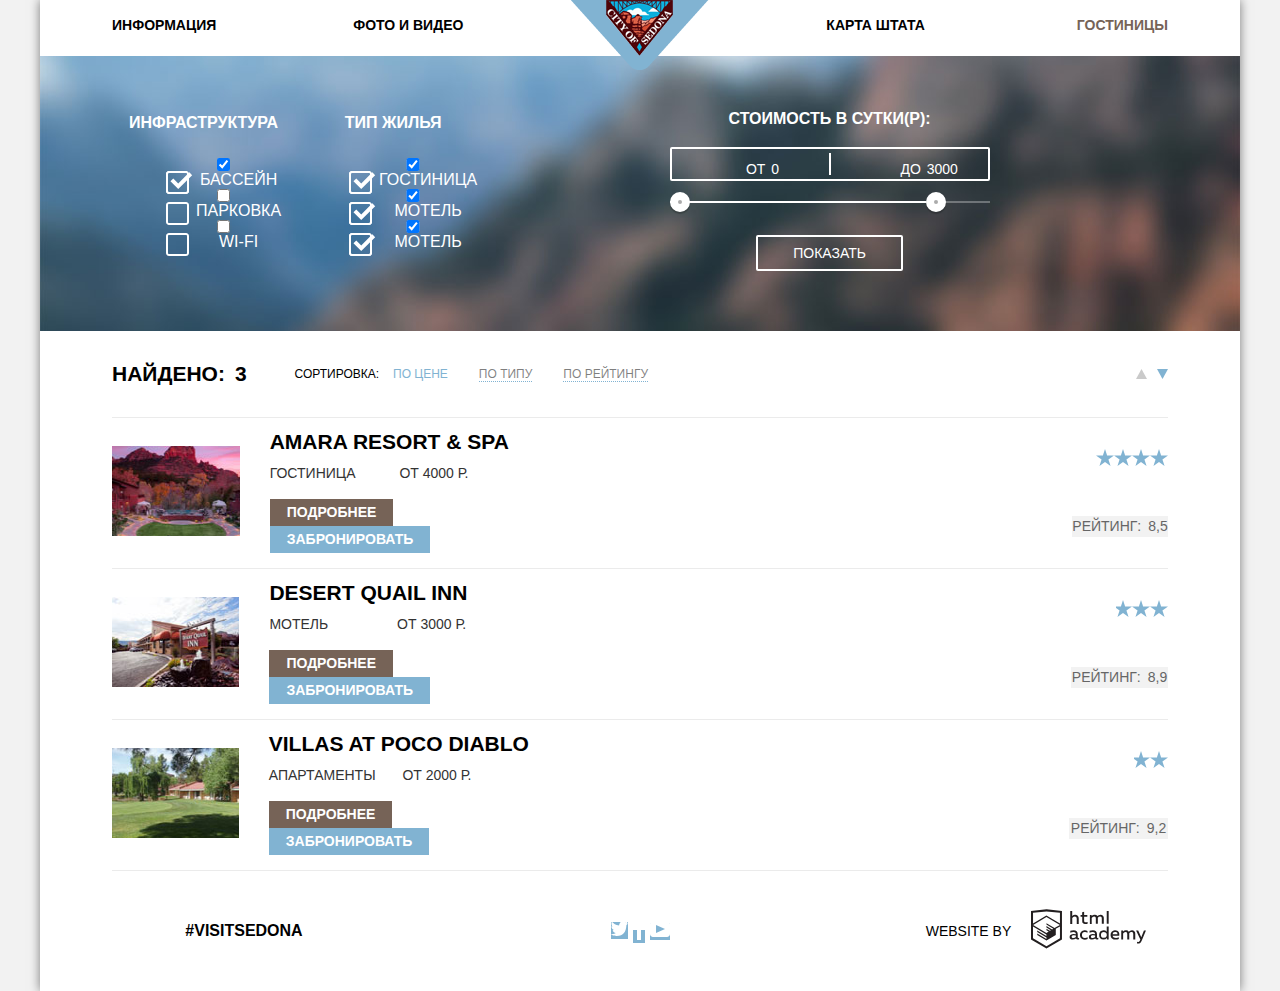
==== catalog.html @ f5cdf97c "Исправила ошибки" ====
<!DOCTYPE html>
<html lang="ru">
<html>
    <head>
        <meta charset="utf-8">
        <title>Седона</title>
        <link href="https://fonts.googleapis.com/css?family=PT+Sans:400,700&amp;subset=cyrillic" rel="stylesheet">
        <link href="css/normalize.css" rel="stylesheet">
        <link href="css/style.css" rel="stylesheet">
    </head>
    <body>
        <div class="conteiner">
         <header class="main-header">
            <p class="main-logo">
                <a class="logo" href="index.html">
                    <img src="img/logo.png" width="140" height="70" alt="Логотип Седона">
                </a>
            </p>
            <nav class="site-navigation">
                <ul class="site-navigation-list">
                    <li><a class="menu-item" href="info.html">Информация</a></li>
                    <li><a class="menu-item menu-item-foto" href="foto.html">Фото и видео</a></li>
                    <li><a class="menu-item menu-item menu-item-maps" href="maps.html">Карта штата</a></li>
                    <li class="menu-item-current"><a class="menu-item">Гостиницы</a></li>
                </ul>
            </nav>
        </header>
        <main class="main-content-catalog">
            <h1 class="visually-hidden">Поиск гостиницы в Седоне</h1>
            <section class="filters">
                <h2 class="visually-hidden">Фильтры для поиска гостиницы в Седоне</h2>
                <form class="filter" method="get" action="#">
                    <fieldset class="filter-infrastructure">
                        <legend>Инфраструктура</legend>
                        <ul class="filter-column-left">
                            <li class="filter-infrastructure-option">
                                <input class="filter-input-checkbox" type="checkbox" name="infrastructure" id="pool" checked>  
                                <label for="pool">Бассейн</label>                                                           
                            </li>
                            <li class="filter-infrastructure-option">
                                <input class="filter-input-checkbox" type="checkbox" name="infrastructure" id="рarking-place">
                                 <label for="рarking-place">Парковка</label>
                            </li>
                            <li class="filter-infrastructure-option">
                                <input class="filter-input-checkbox" type="checkbox" name="infrastructure" id="wi-fi">
                                <label for="wi-fi">Wi-Fi</label>
                            </li>
                        </ul>
                    </fieldset>
                    <fieldset class="filter-type-of-accommodation">
                        <legend>Тип жилья</legend>
                        <ul class="filter-column-center">
                            <li class="filter-type-of-accommodation-option">
                                <input class="filter-input-checkbox" type="checkbox" name="accommodation" id="hotel" checked>
                                <label for="hotel">Гостиница</label>
                            </li>
                            <li class="filter-type-of-accommodation-option">
                                <input class="filter-input-checkbox" type="checkbox" name="accommodation" id="motel" checked>
                                <label for="motel">Мотель</label>
                            </li>
                            <li class="filter-type-of-accommodation-option">
                                <input class="filter-input-checkbox" type="checkbox" name="accommodation" id="apartments" checked>
                                <label for="motel">Мотель</label>
                            </li>
                        </ul>
                    </fieldset>

                    <fieldset class="filter-range">
                        <legend class="filter-range-title">Стоимость в сутки(р):</legend>
                        <div class="filter-range-price-controls">
                            <label class="min-price">от <input type="text" name="min-price" value="0"></label>
                            <label class="max-price">до <input type="text" name="max-price" value="3000"></label>
                        </div>
                        <div class="filter-range-range-controls">
                            <div class="scale">
                            <div class="bar">
                            </div>
                            </div>
                            <div class="range-toggle range-toggle-min">
                            </div>
                            <div class="range-toggle range-toggle-max">
                            </div>
                        </div>
                        <button class="filter-range-btn-transparent" type="submit">Показать</button>
                    </fieldset>
               </form>

             </section>

            <section class="results-filters">
                <div class="results-filters-block-one">
                    <p class="results">Найдено:<span class="results-number">3</span></p>
                    <p class="sorting">Сортировка:</p>
                </div>
                <div class="results-filters-block-two">
                    <ul class="results-filters-list">
                        <li>
                            <a class="results-filters-current">по цене</a>
                        </li>
                        <li  class="results-filters-link">
                            <a href="#">по типу</a>
                        </li>
                        <li  class="results-filters-link">
                            <a href="#">по рейтингу</a>
                        </li>
                    </ul>
                </div>
                <div class="results-filters-block-three">
                    <ul class="results-filters-triangular-button">
                        <li>
                            <a class="triangular-button" href="#">
                                <svg xmlns="http://www.w3.org/2000/svg" width="11" height="10" viewBox="0 0 11 10"><path class="icon-dir" fill="#231F20" d="M5.5 0L0 10h11z"/>
                                </svg>
                            </a>
                        </li>
                        <li>
                            <a class="triangular-button triangular-button-current">
                                <svg xmlns="http://www.w3.org/2000/svg" width="11" height="10" viewBox="0 0 11 10"><path class="icon-dir" fill="#231F20" d="M5.5 10L0 0h11"/>
                                </svg>
                            </a>
                        </li>
                    </ul>
                </div>  
            </section> 

            <section class="hotels-search-results">  
                <h1 class="visually-hidden">Результаты поиска гостиниц в Седоне</h1>
                
                <article class="hotel-description">
                    <div class="hotel-description-img">
                        <img src="img/amara-resort.jpg" width="135" height="90" alt="Фото гостиницы">
                    </div>
                    <div class="hotel-description-content">
                        <p class="hotel-description-title">
                            <a href="#">Amara resort &#38 spa</a>
                        </p>
                        <p class="hotel-description-text text-row-one">
                            Гостиница 
                            <span>от 4000 Р.</span>
                        </p>
                        <p class="two-buttons">
                            <a class="read-more" href="#">Подробнее</a>
                            <a class="book-it"  href="#">Забронировать</a>
                        </p>
                    </div>
                    <div class="hotel-description-raiting">
                        <p class="stars row-one-stars">
                            <span class="visually-hidden">5 звезд</span>
                        </p>
                        <p class="raiting">Рейтинг:&#8194;8,5</p>
                    </div>
                </article> 
                <article class="hotel-description"> 
                    <div class="hotel-description-img">
                        <img src="img/desert-quail.jpg" width="135" height="90" alt="Фото мотеля">
                    </div>
                    <div class="hotel-description-content">
                        <p class="hotel-description-title">
                            <a href="#">Desert Quail Inn</a>
                        </p>
                        <p class="hotel-description-text text-row-two">
                            Мотель 
                            <span>от 3000 Р.</span>
                        </p>
                        <p class="two-buttons">
                            <a class="read-more" href="#">Подробнее</a>
                            <a class="book-it" href="#">Забронировать</a>
                        </p>
                    </div>
                    <div class="hotel-description-raiting">
                        <p class="stars row-two-stars">
                            <span class="visually-hidden">3 звезды</span>
                        </p>
                        <p class="raiting">Рейтинг:&#8194;8,9</p>
                    </div>
                </article>
                <article class="hotel-description">
                    <div class="hotel-description-img">
                        <img src="img/villas-at-poco.jpg" width="135" height="90" alt="Фото апартаментов">
                    </div>
                    <div class="hotel-description-content">
                        <p class="hotel-description-title">
                            <a href="#">Villas at Poco Diablo</a>
                        </p>
                        <p class="hotel-description-text text-row-three">
                            Апартаменты
                            <span>от 2000 Р.</span>
                        </p>
                        <p class="two-buttons">
                            <a class="read-more" href="#">Подробнее</a>
                            <a class="book-it" href="#">Забронировать</a>
                        </p>
                    </div>
                    <div class="hotel-description-raiting">
                        <p class="stars row-three-stars">
                            <span class="visually-hidden">2 звезды</span>
                        </p>
                        <p class="raiting">Рейтинг:&#8194;9,2</p>
                    </div>
                </article>
            </section>

        </main>
        <footer class="site-footer">
            <p class="footer-hashtag site-footer-column">
                <a class="hashtag" href="#">#visitsedona</a>
            </p>
            <div class="footer-social site-footer-column">
                <ul class="footer-social-list">
                    <li class="footer-social-list-tw">
                        <a class="social" href="#">
                            <span class="visually-hidden">Твиттер</span>
                            <svg xmlns="http://www.w3.org/2000/svg" xmlns:xlink="http://www.w3.org/1999/xlink" width="17" height="15" viewBox="0 0 17 15"><image overflow="visible" width="17" height="15"/><path class="social-icon" fill="#FFF" d="M10.95.144c1.685-.496 2.984.27 3.577 1.179.673-.231 1.331-.481 2.011-.708a2.345 2.345 0 0 1-.857 1.768c.685.17 1.304-.491 1.304-.491-.169 1-1.006 1.788-1.563 2.024-.231 6.75-3.175 11.217-10.077 11.082h-.446c-.41 0-4.164-.46-4.898-1.887 2.271.196 3.893-.422 4.693-1.177-.96-.3-2.679-.477-2.979-2.95.349.106.564.228 1.19.119C1.705 8.247.374 7.53.448 5.33c.285.328 1.067.536 1.34.472C1.085 5.561-.182 2.442.894.85c1.818 1.854 3.735 3.606 7.152 3.773C8.254 2.33 9.183.793 10.95.144z"/>
                            </svg>
                        </a>
                    </li>
                    <li class="footer-social-list-fb">
                        <a class="social" href="#">
                            <span class="visually-hidden">Фейсбук</span>
                            <svg xmlns="http://www.w3.org/2000/svg" width="12" height="22" viewBox="0 0 12 22"><path class="social-icon" fill="#FFF" d="M12 4V0H8a4 4 0 0 0-4 4v4H0v4h4v10h4V12h4V8H8V4h4z"/>
                            </svg>
                        </a>
                    </li>
                    <li class="footer-social-list-yt">
                        <a class="social" href="#">
                            <span class="visually-hidden">Ютьюб</span>
                            <svg xmlns="http://www.w3.org/2000/svg" xmlns:xlink="http://www.w3.org/1999/xlink" width="20" height="16" viewBox="0 0 20 16"><image overflow="visible" width="20" height="16"/><path class="social-icon" fill="#FFF" d="M17 0H3C1.35 0 0 1.35 0 3v10c0 1.65 1.35 3 3 3h14c1.65 0 3-1.35 3-3V3c0-1.65-1.35-3-3-3zM6.027 11.998V4.002L15.014 8l-8.987 3.998z"/></svg>
                        </a>
                    </li>
                </ul>
            </div>
            <div class="footer-copyright site-footer-column">
                <p class="footer-copyright-content">website by</p>
                <a class="footer-copyright-link" href="https://htmlacademy.ru">
                    <span class="visually-hidden">htmlacademy</span>
                    <svg id="Layer_1" data-name="Layer 1" xmlns="http://www.w3.org/2000/svg" width="115" height="40" viewBox="0 0 108.08 36.85"><title>logo-htmlacademy-small1</title><path class="logo-htmlacademy" d="M44.61,26.88a2,2,0,0,0,.55-0.1v1.33a3.25,3.25,0,0,1-1.18.21,1.67,1.67,0,0,1-1.67-1,4.84,4.84,0,0,1-3.14,1.08c-1.51,0-2.91-.83-2.91-2.55,0-2.13,2-2.79,3.71-2.79a11.08,11.08,0,0,1,2.17.25v-0.3c0-1-.76-1.77-2.19-1.77a7.42,7.42,0,0,0-3,.64v-1.7a10.21,10.21,0,0,1,3.19-.55c2.36,0,3.81,1.12,3.81,3.65v3a0.54,0.54,0,0,0,.49.59h0.17Zm-6.44-1.13A1.35,1.35,0,0,0,39.63,27h0.11a3.39,3.39,0,0,0,2.41-1V24.58a9.72,9.72,0,0,0-1.81-.21c-1,0-2.16.33-2.16,1.38h0Zm12.36-6.11a5,5,0,0,1,2.57.64V22a4.08,4.08,0,0,0-2.3-.7,2.75,2.75,0,1,0,0,5.49,5,5,0,0,0,2.43-.64v1.71a6.27,6.27,0,0,1-2.76.57A4.21,4.21,0,0,1,46,24.51q0-.21,0-0.41a4.32,4.32,0,0,1,4.18-4.46h0.38Zm12.17,7.24a2,2,0,0,0,.55-0.1v1.33a3.25,3.25,0,0,1-1.18.21,1.67,1.67,0,0,1-1.67-1,4.84,4.84,0,0,1-3.14,1.08c-1.51,0-2.91-.83-2.91-2.55,0-2.13,2-2.79,3.71-2.79a11.08,11.08,0,0,1,2.17.25v-0.3c0-1-.76-1.77-2.19-1.77a7.42,7.42,0,0,0-3,.64v-1.7a10.21,10.21,0,0,1,3.19-.55c2.36,0,3.81,1.12,3.81,3.65v3a0.54,0.54,0,0,0,.49.59h0.17Zm-6.44-1.13A1.35,1.35,0,0,0,57.73,27h0.11a3.39,3.39,0,0,0,2.41-1V24.58a9.72,9.72,0,0,0-1.81-.21c-1.06,0-2.16.33-2.16,1.38h0ZM73,16V28.2H71.35V26.88a3.88,3.88,0,0,1-3.19,1.54,4.4,4.4,0,0,1,0-8.78,3.81,3.81,0,0,1,3,1.3V16H73Zm-4.53,5.22a2.76,2.76,0,1,0,0,5.52A2.86,2.86,0,0,0,71.15,25V23A2.91,2.91,0,0,0,68.49,21.27ZM79,19.64c3.31,0,4.46,2.68,3.92,5.09H76.7c0.21,1.5,1.67,2.11,3.19,2.11a6.11,6.11,0,0,0,2.64-.59v1.6a7.14,7.14,0,0,1-3,.57C77,28.42,74.78,27,74.78,24a4.18,4.18,0,0,1,4-4.39H79Zm0.09,1.54a2.28,2.28,0,0,0-2.44,2.1v0.06H81.3A2,2,0,0,0,79.13,21.18Zm5.73,7V19.87h1.65v1a3.81,3.81,0,0,1,2.78-1.27A2.86,2.86,0,0,1,91.89,21a4.12,4.12,0,0,1,2.91-1.33A3.06,3.06,0,0,1,98,23V28.2h-1.9V23.05a1.59,1.59,0,0,0-1.42-1.75H94.42a2.8,2.8,0,0,0-2.07,1.12V28.2h-1.9V23.05A1.59,1.59,0,0,0,89,21.31H88.8a3,3,0,0,0-2.21,1.29v5.63H84.86Zm21.31-8.33h1.9l-3.91,9.46c-0.9,2.17-2.09,2.86-3.35,2.86a4.76,4.76,0,0,1-1.1-.14V30.46a2.86,2.86,0,0,0,.85.12c0.9,0,1.58-.64,2.07-1.9l0.17-.42-4-8.4h2l2.86,6.29ZM38.73,1.46V6.22a3.81,3.81,0,0,1,2.7-1.14,3.25,3.25,0,0,1,3.44,3.4v5.15H43V8.72a1.81,1.81,0,0,0-1.61-2h-0.3a2.93,2.93,0,0,0-2.32,1.39v5.52h-1.9V1.46h1.9ZM49.94,2.31v3h3V6.91h-3v3.81c0,1.1.5,1.46,1.58,1.46a4.49,4.49,0,0,0,1.69-.33v1.6A6.8,6.8,0,0,1,51,13.8a2.55,2.55,0,0,1-2.86-2.74V6.89H46.58V5.26h1.5V2.74Zm5.4,11.31V5.28H57v1A3.81,3.81,0,0,1,59.77,5a2.86,2.86,0,0,1,2.6,1.33A4.12,4.12,0,0,1,65.28,5,3.06,3.06,0,0,1,68.44,8.4v5.21h-1.9V8.46a1.59,1.59,0,0,0-1.42-1.75H64.89a2.8,2.8,0,0,0-2.07,1.12v5.78h-1.9V8.46A1.59,1.59,0,0,0,59.5,6.71H59.27A3,3,0,0,0,57.06,8v5.63H55.34ZM71.17,1.45H73V13.6H71.17V1.45ZM14.71,0H14.55L0,1.54V28.21l14.55,8.66,14.55-8.66V1.54Zm12.5,27.1L14.55,34.64,1.9,27.12V16.18l12.59,7.5V25L5.86,19.9v1.31l8.68,5.21v1.39L5.87,22.65V24l8.68,5.21,8.75-5.24V18.31L27.2,16V27.12Zm0-12.53-3.48,2-1.6,1L14.51,13v1.31L21,18.23H21l-0.14.09-1,.54-5.37-3.2V17l4.24,2.52-1,.67-3.2-1.9v1.31l2.1,1.24L14.5,22.1,2,14.65,14.51,7.11Zm0-1.32L14.49,5.76,1.91,13.25v-10L14.56,1.92,27.21,3.25v10h0Z" transform="translate(0 -0.02)" fill="#231f20"/>
                    </svg>
                </a>
                
            </div>
        </footer>
       </div>
    </body>
</html>
---- css/style.css ----
body {
    margin: 0;
    padding: 0;

	font-family: "PT Sans Regular", "Arial", sans-serif;
	font-size: 14рх;
	line-height: 18px;
	font-weight: 400;
	color: rgb(51, 51, 51);
	text-transform: uppercase;
	text-align: center;

	background-color: rgb(242, 242, 242);
}

a {
    text-decoration: none;
}

img {
  max-width: 100%;
  /*height: auto;*/
  margin: 0;
  padding: 0;
}

.conteiner {
    width: 1200px;
    margin: 0 auto;
    position: relative;
    background-color: rgb(255, 255, 255);
    box-shadow: 0 0 10px rgba(0,0,0,0.5);
}
.visually-hidden {
	position: absolute;
	width: 1px;
	height: 1px;
	margin: -1px;
	border: 0;
	padding: 0;
	clip: rect(0 0 0 0);
	overflow: hidden;
}

/*index*/
/*header*/
.main-logo {
    width: 138px;
    position: absolute;
    top: 0;
    left: 0;
    right: 0;
    margin: 0 auto;
    z-index: 3;
  } 

.site-navigation {
    font-size: 14px;
    line-height: 18px;
    font-weight: 700;
    color: rgb(0, 0, 0);

    background-color: rgb(255, 255, 255);
}

.site-navigation-list {
	display: flex;
	flex-wrap: wrap;
	justify-content: center;
	align-items: center;
	margin: 0 6%;
	padding: 0;
	font-size: 0;
	list-style: none;
}

.site-navigation-list li {
	display: flex;
	justify-content: center;
	align-items: center;
	font-size: 14px;
	width: 20%;
    padding-top: 16px;
    padding-bottom: 22px;
    /*height: 56px;*/
}

.site-navigation-list li:nth-child(2) {
	margin-right: 20%;

}

.site-navigation-list li:nth-child(1),
.site-navigation-list li:nth-child(2) {
	justify-content: flex-start;
}

.site-navigation-list li:nth-child(3),
.site-navigation-list li:nth-child(4) {
	justify-content: flex-end;
}

.site-navigation-list li:nth-child(2) a {
    margin-left: 30px;
}

.site-navigation-list li:nth-child(3) a {
	margin-right: 32px;
}

.site-navigation-list a {
   color: rgb(0, 0, 0);
}


.site-navigation-list a:hover {
	color: rgb(129, 179, 210);
}

.site-navigation-list a:focus {
	color: rgb(129, 179, 210);
}

.site-navigation-list a:active {
    color: rgba(0, 0, 0, 0.5);
}

.menu-item-current a,
.menu-item-current a:hover,
.menu-item-current a:focus,
.menu-item-current a:active {
	color: rgb(118, 99, 87);
}

/*main*/
.main-content-index {
    background-color: rgb(255, 255, 255);
    margin: 0;
}

.banner-index {
	
    position: relative;
    background-image: url("../img/background-index.jpg");
    min-height: 720px;
    background-color: rgb(129, 179, 210);
    background-position: center;
    background-repeat: no-repeat;
    margin: 0;
	padding: 0;
}

.banner-index img {
	width: 458px;
	height: 352px;
	margin-top: 75px;
}

.banner-index::after {
	content: "";
  
  position: absolute;
  top: 450px;
  left: 0;
  right: 0;
  margin: 0 auto;
  z-index: 1;
    
  width: 1200px;
  height: 57px;
  
  background-image: url("../img/banner-mask.png");
  background-repeat: no-repeat;
  background-position: 0 0;
  
  opacity: 1;
}

.about-sedona {
	display: flex;
	flex-direction: column;
	position: absolute;
	width: 1200px;
    height: 217px;
	background-color: rgb(255, 255, 255);
    margin: 0;
    margin-top: -213px;
    z-index: 2;
}

.town {
    font-size: 21px;
    line-height: 26px;
    font-weight: 700;
    color: rgb(0, 0, 0);
    margin: 0;
    margin-top: 60px;
}

.five-reasons {
	margin: 0;
	margin-top: 30px;
}

.reason-long-block {
	display: flex;
	justify-content: center;
	align-items: center;
	margin: 0;

	padding: 0;
	/*min-height: 256px;*/
}	

.reason-content-block {
	margin: 0;
	padding: 0;
	width: 400px;
	min-height: 256px;

 }

.reason-img-block {
	margin: 0;
	padding: 0;
	width: 800px;
	vertical-align: middle;
	width: 800px;
	height: 256px;
}

.reasons-row {
	display: flex;
	justify-content: center;
	align-items: center;
	min-height: 256px;
}

.reason-white {
	color: rgb(255, 255, 255);
	background-color: rgb(129, 179, 210);
}

.reason-black {
	color: rgb(0, 0, 0);
	background-color: rgb(238, 238, 238);
}

.reason-content-block h3 {
    font-size: 21px;
    line-height: 21px;
    font-weight: 700;

    margin: 0;
    margin-top: 47px;
    margin-bottom: 23px;
}

.reason-number {
	margin: 0;
	margin-bottom: 23px;
}

.reason-content-block p {
    font-size: 14px;
    line-height: 21px;
    font-weight: 400;
}

.recommendations-row {
	display: flex;
	justify-content: center;
	align-items: center;
	min-height: 330px;
	background-color: rgb(255, 255, 255);
}

.recommendation {
	width: 400px;
	min-height: 330px;
 }

.recommendation h3 {
	position: relative;
    font-size: 21px;
    line-height: 26px;
    font-weight: 700;
    color: rgb(0, 0, 0);
    margin: 0;
    margin-top: 160px;
    margin-bottom: 20px;
}

.recommendation p {
    font-size: 14px;
    line-height: 21px;
    font-weight: 400;
    color: rgb(51, 51, 51);
    margin: 0;
    margin-bottom: ;
}

.recommendation h3::before {
	content: "";

  position: absolute;
  top: -99px;
  left: 159px;

  width: 80px;
  height: 80px;

  background-repeat: no-repeat;
  background-color:  rgb(255, 255, 255);
}

.recommendation-accommodation h3::before {
	background-image: url(../img/icon-1.svg);
	margin-left: 3px;
}

.recommendation-food h3::before {
	background-image: url(../img/icon-3.svg);
	
}

.recommendation-souvenirs h3::before {
	background-image: url(../img/icon-2.svg);
	margin-left: 10px;
	margin-top: -5px;
}


/*блок вызова выпадающего меню*/
.hotel-search-block-one {
	display: flex;
	flex-direction: column;
	min-height: 290px;
	position: relative;
	margin: 0;
	padding: 0;	
}

.hotel-search-form {
	box-shadow: 0 0 10px rgba(0,0,0,0.5);
}

.hotel-search-title {
	font-size: 30px;
    line-height: 36px;
    font-weight: 700;
	color: rgb(0, 0, 0);
	margin: 0;
	padding-top: 50px;
	padding-bottom: 0;
	
}

.hotel-search-text {
	line-height: 24px;
	margin-top: 7px;

}

.hotel-search-button {
	display: inline-block;
	font-size: 21рх;
	line-height: 26px;
	font-weight: 700;
    color: rgb(255, 255, 255);
    background-color: rgb(118, 99, 87);
    padding: 30px 140px; 
    border: 0;
    position: absolute;
    bottom: 0;
    left: 0;
    right: 0;
    margin: 0 316px;
   
   }

.hotel-search-button:hover {
	background-color: rgb(96, 78, 67);
} 

.hotel-search-button:focus {
	background-color: rgb(96, 78, 67);
} 

.hotel-search-button:active {
	background-color: rgb(80, 62, 51);
}


/*выпадающая форма*/
.hotel-search-block-two {
	background-image: url(../img/map.jpg);
	background-repeat: no-repeat;
	min-height: 593px;
	margin: 0;
	position: relative;
}

.hotel-search-form-age .search {
	color: rgb(255, 255, 255);
	font-size: 21px;
	line-height: 26px;
	font-weight: 700;
	text-transform: uppercase;
	background-color: rgb(129, 179, 210);
    width: 430px;
    height: 60px;
    border: 0;
    margin: 0;
    margin-top: 55px;
}

.hotel-search-form-age .search:hover {
	color: rgb(255, 255, 255);
	background-color: rgb(102, 158, 192);
    width: 430px;
    height: 60px;
    border: 0;
}

.hotel-search-form-age .search:focus {
	color: rgb(255, 255, 255);
	background-color: rgb(102, 158, 192);
    width: 430px;
    height: 60px;
    border: 0;
}

.hotel-search-form-age .search:active {
	color: rgba(255, 255, 255, 0.5);
	background-color: rgb(84, 150, 189);
    width: 430px;
    height: 60px;
    border: 0;
}

.hotel-search-form-date input {
	width: 341px;
	height: 36px;
    font: inherit;
    font-size: 14px;
    line-height: 26px;
    font-weight: 700;
    color: rgb(0, 0, 0);

    border: none;
}

.hotel-search-form label {
	 font: inherit;
    font-size: 14px;
    line-height: 26px;
    font-weight: 700;
    color: rgb(0, 0, 0);
}

.hotel-search-form input[type="text"] {
	font: inherit;
	font-size: 14px;
	line-height: 26px;
	font-weight: 700;
	text-transform: uppercase;
    color: rgb(0, 0, 0);
    padding-left: 10px;

	background-color: rgb(242, 242, 242);
	
}

.date-from {
	position: relative;
	margin: 0;
	margin-top: 55px;
}

.date-from button {
	width: 21px;
    height: 22px;
    background-color: transparent;
    border: none;
    position: absolute;
    left: 480px;
    top: 5px;
}

.date-to {
	position: relative;
	margin: 0;
	margin-top: 30px;
}

.hotel-search-form-age p {
	margin: 0;
	margin-top: 32px;
}

.date-to button {
	width: 21px;
    height: 22px;
    background-color: transparent;
    border: none;
    position: absolute;
    left: 480px;
    top: 5px;
}

.hotel-search-form input[type="text"]:hover {
    font: inherit;
    font-weight: 700;
    line-height: 26px;
    text-transform: uppercase;
    color: rgb(0, 0, 0);

    background-color: rgb(235, 235, 235);
}

.hotel-search-form input[type="text"]:focus {
    font: inherit;
    font-weight: 700;
    line-height: 26px;
    text-transform: uppercase;
    color: rgb(0, 0, 0);

    background-color: rgb(235, 235, 235);
}

.hotel-search-form input[type="text"]:active {
    font: inherit;
    line-height: 26px;
    font-weight: 700;
    text-transform: uppercase;
    color: rgb(0, 0, 0);

    background-color: rgb(255, 255, 255);
     border: 2px solid rgb(229, 229, 229);
}

.hotel-search-form-age input {
    width: 39px;
    height: 33px;
    border: none;
    background-color: rgb(242, 242, 242); 
    margin: 0;
}

.hotel-search-form-age button {
	width: 39px;
    height: 33px;
    border: none;
    background-color: rgb(242, 242, 242);
    margin: 0;
}

.hotel-search-form {
	width: 570px;
	min-height: 395px;
	position: absolute;
	top: 0;
    left: 0;
    right: 0;
    margin: 0 auto;

	background-color: rgb(255, 255, 255)
}

.date-from input {
	margin: 0;
	margin-left: 20px;
}

.date-to input {
	margin: 0;
	margin-left: 16px;
}

.adults-form {
	margin-right: 40px;
}

.children-form {
	margin-left: 50px;
	margin-right: 25px;
}

.calendar .icon-calendar {
	fill: rgb(169, 169, 169);
}

.calendar:hover .icon-calendar {
	fill: rgb(0, 0, 0);
}

.calendar:focus .icon-calendar {
	fill: rgb(0, 0, 0);
}

.calendar:active .icon-calendar {
	fill: rgb(129, 179, 210);
}

.form-age button {
	color: rgb(169, 169, 169);
}

.form-age button:hover {
	color: rgb(0, 0, 0);
}

.form-age button:focus {
	color: rgb(0, 0, 0);
}

.form-age button:active {
	color: rgb(129, 179, 210);
}


/*footer*/
.main-footer {
	position: absolute;
	bottom: 0;
	left: 0;
    right: 0;
    margin: 0 auto;
	
}

.site-footer {
	display: flex;
	justify-content: center;
	align-items: center;
	min-height: 120px;
	margin: 0;
	padding: 0;
    color: rgba(0, 0, 0);
    background-color:  rgb(255, 255, 255);
}

.footer-hashtag a {
	color: rgb(0, 0, 0);
	font-size: 21рх;
	line-height: 26px;
	font-weight: 700;
}

.footer-hashtag a:hover {
	color: rgb(0, 0, 0);
}

.footer-hashtag a:focus {
	color: rgb(0, 0, 0);
}

.footer-hashtag a:active {
	color: rgb(0, 0, 0);
}

.footer-social ul {
   list-style: none;
}

.site-footer-column {
	width: 33%;
}

.footer-social-list {
	display: flex;
	justify-content: center;
	align-items: center;
	margin: 0;
	padding: 0;
}

.social {
	background-color: rgb(129, 179, 210);
    width: 45px;
    height: 45px;
    border: none;
   }

.social-icon {
	fill: rgb(255, 255, 255);
	
}

.social:hover {
    background-color: rgb(102, 158, 192);
}

.social:hover .social-icon {
	fill: rgb(255, 255, 255);
}

.social:focus {
    background-color: rgb(102, 158, 192);
}

.social:focus .social-icon {
	fill: rgb(255, 255, 255);
}

.social:active {
	background-color: rgb(84, 150, 189);
}

.social:active .social-icon {
	fill: rgb(136, 182, 209);
}

.footer-social-list li:nth-child(2) {
	margin-left: 5px;
	margin-right: 5px;
}


.footer-copyright {
	display: flex;
	flex-direction: row;
	justify-content: center;
	align-items: center;
	margin: 0;
	padding: 0;
}

.footer-copyright-content {
	font-size: 14px;
	line-height: 26px;
	margin: 0;
	padding-right: 20px;
}

.logo-htmlacademy {
	fill: rgb(35, 31, 32);
}

.footer-copyright-link:hover .logo-htmlacademy {
	fill: rgb(129, 179, 210);
}

.footer-copyright-link:focus .logo-htmlacademy {
	fill: rgb(129, 179, 210);
}

.footer-copyright-link:active .logo-htmlacademy {
	fill: rgb(189, 187, 181);
}

/*catalog*/
/*фильтры для поиска гостиницы*/
.filters {
    color: rgb(255, 255, 255);

    background-image: url("../img/background-catalog.jpg");
    min-height: 217px;
    background-color: rgb(129, 179, 210);
    background-position: center;
    background-repeat: no-repeat;
}

.filters label {
	cursor: pointer;
}

.filters input[type="checkbox"] + label {
	display: inline-block;
	position: relative;
	padding-left: 30px;
}

.filters input[type="checkbox"] + label::before {
	content: "";
	display: block;
	position: absolute;
	top: 0;
	left: 0;
	width: 23px;
	height: 23px;
	background-image: url(../img/checkbox-off.svg);
	background-repeat: no-repeat;
}

.filters input[type="checkbox"]:checked + label::after {
	content: "";
	display: block;
	position: absolute;
	top: 0;
	left: 0;
	width: 27px;
	height: 23px;
	background-image: url(../img/checkbox-on.svg);
	background-repeat: no-repeat;
}

.filter {
	display: flex;
	justify-content: flex-start;
	align-items: center;
	margin: 0 6%;
	padding: 0;
}

.filter-column-left li {
	list-style: none;
	font: inherit;
    display: flex;
    flex-direction: column;
    justify-content: flex-start;
    align-items: 
    width: 145px;
}

.filter-column-center li {
	list-style: none;
	font: inherit;
	display: flex;
    flex-direction: column;
    justify-content: flex-start;
    align-items: 
}

.filter fieldset{
	border: transparent;
}

.filter legend {
    font: inherit;
    line-height: 26px;
    font-weight: 700;
}

.filter-option input:hover,
.filter input:focus,
.filter input:active {
    color: rgb(129, 179, 210);
}

.filter-option input:disabled {
   color: rgb(106, 106, 106);
}

.filter-range {
  width: 320px;
  margin: 50px auto; /* для демо */

  color: #ffffff;
  text-transform: uppercase;
}

.filter-range-title {
  margin-bottom: 9px;

  font-weight: 600;
  font-size: 16px;
  line-height: 21px;
}

.filter-range-price-controls {
  position: relative;
  
  height: 30px;
  margin-bottom: 20px;

  font-size: 0;

  border: 2px solid #ffffff;
  border-radius: 2px;
}

.filter-range-price-controls::after {
  content: "";
  position: absolute;
  top: 50%;
  left: 50%;

  width: 2px;
  height: 22px;

  background: #ffffff;
  transform: translate(-50%, -50%);
}

.filter-range-price-controls label {
  display: inline-block;

  font-size: 14px;
  line-height: 38px;
  vertical-align: middle;
  
  cursor: pointer;
}

.filter-range-price-controls .min-price,
.filter-range-price-controls .max-price {
  width: 90px;
  padding-left: 65px;
}

.filter-range-price-controls input {
  width: 50px;
  margin: 0;

  color: inherit;
  font: inherit;

  background: none;
  border: none;
}

.filter-range-range-controls {
  position: relative;

  margin-bottom: 32px;
}

.filter-range-range-controls .scale {
  height: 2px;

  background: rgba(255, 255, 255, 0.3);
}

.filter-range-range-controls .bar {
  width: 80%;
  height: 2px;

  background: #ffffff;
}

.range-toggle {
  position: absolute;
  top: -9px;

  width: 4px;
  height: 4px;

  background: #ababab;
  border: 8px solid #ffffff;
  border-radius: 50%;
  box-shadow: 0 2px 1px 0 rgba(0, 1, 1, 0.2);
  cursor: pointer;
}

.range-toggle:hover {
  background: #1c4f80;
}

.range-toggle-min {
  left: 0;
}

.range-toggle-max {
  left: 80%;
}

.filter-range-btn-transparent {
  display: block;
  margin: 0 auto;
  padding: 6px 35px;

  font-size: 14px;
  line-height: 20px;
  color: #ffffff;
  text-transform: uppercase;

  background: transparent;
  border: 2px solid #ffffff;
  border-radius: 2px;
  cursor: pointer;
}

.filter-range-btn-transparent:hover {
  color: #000000;

  background: #ffffff;
}

 


/*блок с результатами поиска гостиницы*/
/*маленький фильтр для результатов поиска*/
.results-filters {
	display: flex;
	justify-content: center;
	align-items: center;
	min-height: 86px;
	padding: 0;
	color: rgb(0, 0, 0);
    border-bottom: 1px solid rgb(235, 235, 235);
    background-color: rgb(255, 255, 255);
    margin: 0 6%;
}

.results-filters-block-one {
	display: flex;
	flex-direction: row;
	justify-content: flex-start;
	align-items: center;
	width: 281px;
}

.results {
	font-size: 21px;
	line-height: 26px;
	font-weight: 700;
}

.results-number {
    margin-left: 10px;
}

.sorting {
	font-size: 12px;
	line-height: 18px;
	margin-left: 48px;
	margin-right: 38px;
}

.results-filters-block-two {
    width: 538px;;
}

.results-filters-block-two ul {
	display: flex;
	justify-content: flex-start;
	align-items: center;
	list-style: none;
	margin: 0;
	padding: 0;
	
}

.results-filters-list li:nth-child(2) {
	margin-right: 31px;
	margin-left: 31px;
}

.results-filters-list li {
	font-size: 12px;
	line-height: 18px;
}

.results-filters-current {
	color: rgb(129, 179, 210);
	border: none;
}

.results-filters-link a {
	text-decoration: none;
	color: rgba(0, 0, 0, 0.5);
	border-bottom: 1px dotted rgb(129, 179, 210);
}

.results-filters-link a:hover {
	text-decoration: none;
	color: rgb(129, 179, 210);
	border-bottom: 1px dotted rgb(129, 179, 210);
}

.results-filters-link a:focus {
	text-decoration: none;
	color: rgb(129, 179, 210);
	border-bottom: 1px dotted rgb(129, 179, 210);
}

.results-filters-link a:active {
	color: rgb(0, 0, 0);
	border: none;
}

.results-filters-block-three {
	width: 527px;
}

.results-filters-block-three ul {
	display: flex;
	justify-content: flex-end;
	align-items: center;
	list-style: none;
	margin: 0;
	padding: 0;
}

.results-filters-triangular-button li:first-child {
	margin-right: 10px;
}

.triangular-button .icon-dir {
   fill: rgb(202, 202, 202);
}

.triangular-button:hover .icon-dir {
   fill: rgb(0, 0, 0);
}

.triangular-button:focus .icon-dir {
   fill: rgb(0, 0, 0);
}

.triangular-button:active .icon-dir{
    fill: rgb(129, 179, 210);
}

.triangular-button-current .icon-dir,
.triangular-button-current:hover .icon-dir,
.triangular-button-current:focus .icon-dir,
.triangular-button-current:active .icon-dir {
   fill:  rgb(129, 179, 210);
}


/*карточки отелей*/
.hotels-search-results {
	background-color: rgb(255, 255, 255);
}

.hotel-description {
	display: flex;
	 justify-content: flex-start;
	align-items: center;
	margin: 0 6%;
	padding: 0;
	border-bottom: 1px solid rgb(235, 235, 235);
	min-height: 150px;
	font: inherit;
}

.hotel-description-img {
	margin-right: 30px;
}

.hotel-description-img img {
	width: 135px;
	height: 90px;
	
}

.hotel-description-content p{
	text-align: left;
}

.text-row-one span {
	margin: 0;
	margin-left: 40px;
}

.text-row-two span {
	margin: 0;
	margin-left: 65px;
}

.text-row-three span {
	margin: 0;
	margin-left: 23px;
}

.hotel-description-content {
	display: flex;
	flex-direction: column;
    justify-content: flex-start;
    margin-right: 525px;
}

.hotel-description-title {
	font-size: 21px;
	line-height: 26px;
	font-weight: 700;
	color: rgb(0, 0, 0);
	margin: 0;
	margin-top: -4px;
	margin-bottom: 8px;
	
}

.hotel-description-text {
	font-size: 14px;
	line-height: 21px;
	font-weight: 400;
	margin: 0;
	margin-bottom: 15px;
}

.hotel-description-title a {
    color: rgb(0, 0, 0);
}

.hotel-description-title a:hover {
    color: rgb(129, 179, 210);
}

.hotel-description-title a:focus {
    color: rgb(129, 179, 210);
}

.hotel-description-title a:active {
    color: rgba(0, 0, 0, 0.5);
}

.two-buttons {
	font-size: 14px;
	line-height: 21px;
	font-weight: 700;
	margin: 0;
    
	border: none;
}

.read-more {
	display: inline-block;
	padding: 3px 17px;
	margin: 0;
	margin-right: 5px;
	color: rgb(255, 255, 255);
	background-color: rgb(118, 99, 87);
	
}

.read-more:hover {
	color: rgb(255, 255, 255);
    background-color: rgb(102, 158, 192);
}

.read-more:focus {
	color: rgb(255, 255, 255);
    background-color: rgb(102, 158, 192);
}

.read-more:active {
	color: rgba(255, 255, 255, 0.5);
	background-color: rgb(84, 150, 189);
}

.book-it {
	display: inline-block;
	padding: 3px 17px;
	color: rgb(255, 255, 255);
    background-color: rgb(129, 179, 210);
}

.book-it:hover {
	color: rgb(255, 255, 255);
	background-color: rgb(96, 78, 67);
}

.book-it:focus {
	color: rgb(255, 255, 255);
	background-color: rgb(96, 78, 67);
}

.book-it:active {
	color: rgba(255, 255, 255, 0.5);
	background-color: rgb(80, 62, 51);
}

.stars {
	margin: 0;
	margin-bottom: 50px;
}

.row-one-stars {
    background: url("../img/star.svg");
    
    background-position: right;
    background-repeat: repeat-x;
    width: 72px;
    height: 17px;
    margin-left: 24px;
}

.row-two-stars {
    background: url("../img/star.svg");
    
    background-position: right;
    background-repeat: repeat-x;
    width: 52px;
    height: 17px;
    margin-left: 45px;
}

.row-three-stars {
	background: url("../img/star.svg");
    
    background-position: right;
    background-repeat: repeat-x;
    width: 34px;
    height: 17px;
    margin-left: 65px;
}

.raiting {
	font-size: 14px;
	line-height: 21px;
	font-weight: 400;
	color: rgb(102, 102, 102);
	background-color: rgb(242, 242, 242);
	margin: 0;
}
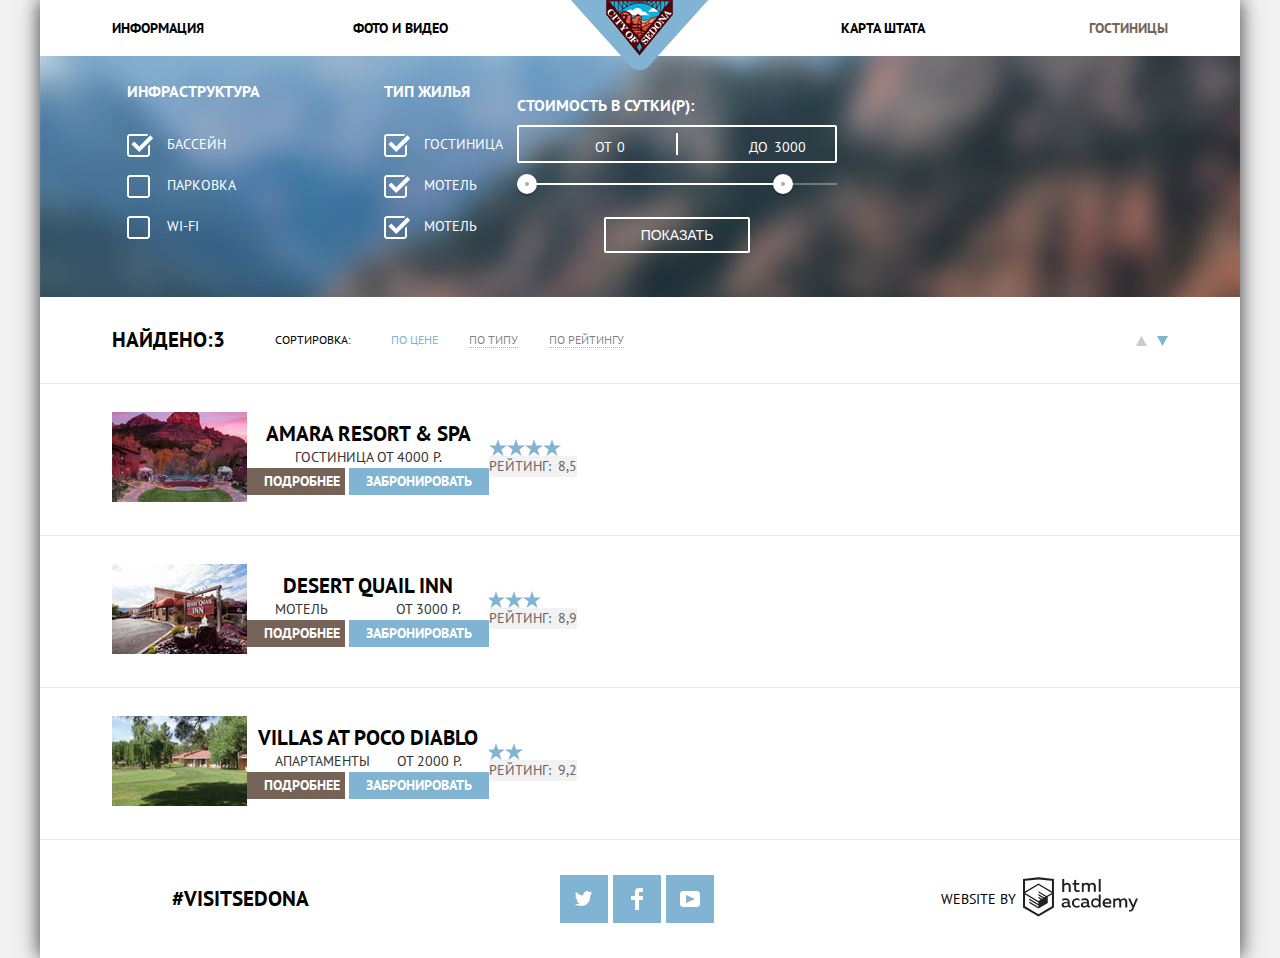
==== commit 41638e67: "Исправила ошибки на главной странице" ====
--- a/catalog.html
+++ b/catalog.html
@@ -9,7 +9,7 @@
         <link href="css/style.css" rel="stylesheet">
     </head>
     <body>
-        <div class="conteiner">
+        <div class="catalog-conteiner">
          <header class="main-header">
             <p class="main-logo">
                 <a class="logo" href="index.html">
@@ -18,16 +18,16 @@
             </p>
             <nav class="site-navigation">
                 <ul class="site-navigation-list">
-                    <li><a class="menu-item" href="info.html">Информация</a></li>
-                    <li><a class="menu-item menu-item-foto" href="foto.html">Фото и видео</a></li>
-                    <li><a class="menu-item menu-item menu-item-maps" href="maps.html">Карта штата</a></li>
-                    <li class="menu-item-current"><a class="menu-item">Гостиницы</a></li>
+                    <li><a href="info.html">Информация</a></li>
+                    <li><a href="foto.html">Фото и видео</a></li>
+                    <li><a href="maps.html">Карта штата</a></li>
+                    <li class="menu-item-current"><a>Гостиницы</a></li>
                 </ul>
             </nav>
         </header>
         <main class="main-content-catalog">
             <h1 class="visually-hidden">Поиск гостиницы в Седоне</h1>
-            <section class="filters">
+            <section class="hotels-filters">
                 <h2 class="visually-hidden">Фильтры для поиска гостиницы в Седоне</h2>
                 <form class="filter" method="get" action="#">
                     <fieldset class="filter-infrastructure">
--- a/css/style.css
+++ b/css/style.css
@@ -2,7 +2,7 @@
     margin: 0;
     padding: 0;
 
-	font-family: "PT Sans Regular", "Arial", sans-serif;
+	font-family: 'PT Sans', 'Arial', sans-serif;
 	font-size: 14рх;
 	line-height: 18px;
 	font-weight: 400;
@@ -24,13 +24,21 @@
   padding: 0;
 }
 
-.conteiner {
+.main-conteiner {
     width: 1200px;
     margin: 0 auto;
     position: relative;
     background-color: rgb(255, 255, 255);
-    box-shadow: 0 0 10px rgba(0,0,0,0.5);
-}
+    box-shadow: 0 0 20px 0 rgb(51, 51, 51)
+ }
+
+ .catalog-conteiner {
+    width: 1200px;
+    margin: 0 auto;
+    background-color: rgb(255, 255, 255);
+    box-shadow: 0 0 20px 0 rgb(51, 51, 51)
+ }
+
 .visually-hidden {
 	position: absolute;
 	width: 1px;
@@ -56,7 +64,7 @@
 
 .site-navigation {
     font-size: 14px;
-    line-height: 18px;
+    line-height: 21px;
     font-weight: 700;
     color: rgb(0, 0, 0);
 
@@ -68,8 +76,8 @@
 	flex-wrap: wrap;
 	justify-content: center;
 	align-items: center;
-	margin: 0 6%;
-	padding: 0;
+	margin: 0;
+	padding: 0 6%;
 	font-size: 0;
 	list-style: none;
 }
@@ -80,9 +88,7 @@
 	align-items: center;
 	font-size: 14px;
 	width: 20%;
-    padding-top: 16px;
-    padding-bottom: 22px;
-    /*height: 56px;*/
+   height: 56px;
 }
 
 .site-navigation-list li:nth-child(2) {
@@ -142,7 +148,7 @@
 	
     position: relative;
     background-image: url("../img/background-index.jpg");
-    min-height: 720px;
+    height: 509px;
     background-color: rgb(129, 179, 210);
     background-position: center;
     background-repeat: no-repeat;
@@ -160,13 +166,13 @@
 	content: "";
   
   position: absolute;
-  top: 450px;
+  bottom: 0;
   left: 0;
   right: 0;
   margin: 0 auto;
   z-index: 1;
     
-  width: 1200px;
+  width: 100%;
   height: 57px;
   
   background-image: url("../img/banner-mask.png");
@@ -179,116 +185,146 @@
 .about-sedona {
 	display: flex;
 	flex-direction: column;
-	position: absolute;
-	width: 1200px;
-    height: 217px;
+	justify-content: center;
+	align-items: center;
+	width: 100%;
+    background-color: rgb(255, 255, 255);
+    padding-top: 60px;
+    padding-bottom: 55px;
+    padding-right: 300px;
+    padding-left: 300px;
+    box-sizing: border-box;
+   }
+
+.town {
+	font-size: 21px;
+    line-height: 26px;
+    font-weight: 700;
+    color: rgb(0, 0, 0);
+    margin: 0;
+    padding: 0;
+    padding-bottom: 31px;
+}
+
+.five-reasons {
+	margin: 0;
+}
+
+.reason-long-block {
+	display: flex;
+	justify-content: center;
+	align-items: center;
+	margin: 0;
+
+	padding: 0;
+}	
+
+.reason-content-block {
+	display: flex;
+	flex-direction: column;
+	justify-content: center;
+	align-items: center;
+	margin: 0;
+	padding-top: 47px;
+	padding-bottom: 47px;
+	padding-right: 60px;
+	padding-left: 60px;
+	width: 400px;
+	box-sizing: border-box;
+
+ }
+
+ .reason-number {
+ 	padding: 0;
+ 	padding-top: 24px;
+ 	padding-bottom: 22px;
+ }
+
+ .reason-text {
+ 	margin: 0;
+ 	padding-bottom: 11px;
+ }
+
+.reason-img-block {
+	margin: 0;
+	padding: 0;
+	width: 800px;
+	vertical-align: middle;
+	width: 800px;
+	height: 256px;
+}
+
+.reasons-row {
+	display: flex;
+	justify-content: center;
+	align-items: center;
+	
+}
+
+.reason-white {
+	color: rgb(255, 255, 255);
+	background-color: rgb(129, 179, 210);
+}
+
+.reason-black {
+	color: rgb(51, 51, 51);
+	background-color: rgb(238, 238, 238);
+}
+
+.reason-content-block h3 {
+    font-size: 21px;
+    line-height: 21px;
+    font-weight: 700;
+    margin: 0;
+}
+
+.reason-black h3 {
+	color: rgb(0, 0, 0);
+}
+
+.reason-number {
+	margin: 0;
+	
+}
+
+.reason-content-block p {
+    font-size: 14px;
+    line-height: 21px;
+    font-weight: 400;
+}
+
+.recommendations-row {
+	display: flex;
+	justify-content: center;
+	align-items: center;
+	
 	background-color: rgb(255, 255, 255);
-    margin: 0;
-    margin-top: -213px;
-    z-index: 2;
-}
-
-.town {
+}
+
+.recommendation {
+	display: flex;
+	flex-direction: column;
+	justify-content: center;
+	align-items: center;
+	width: 400px;
+	box-sizing: border-box;
+	padding-top: 158px;
+	padding-bottom: 83px;
+	padding-right: 58px;
+	padding-left: 58px;
+	position: relative;
+	
+ }
+
+.recommendation h3 {
+	
     font-size: 21px;
     line-height: 26px;
     font-weight: 700;
     color: rgb(0, 0, 0);
     margin: 0;
-    margin-top: 60px;
-}
-
-.five-reasons {
-	margin: 0;
-	margin-top: 30px;
-}
-
-.reason-long-block {
-	display: flex;
-	justify-content: center;
-	align-items: center;
-	margin: 0;
-
-	padding: 0;
-	/*min-height: 256px;*/
-}	
-
-.reason-content-block {
-	margin: 0;
-	padding: 0;
-	width: 400px;
-	min-height: 256px;
-
- }
-
-.reason-img-block {
-	margin: 0;
-	padding: 0;
-	width: 800px;
-	vertical-align: middle;
-	width: 800px;
-	height: 256px;
-}
-
-.reasons-row {
-	display: flex;
-	justify-content: center;
-	align-items: center;
-	min-height: 256px;
-}
-
-.reason-white {
-	color: rgb(255, 255, 255);
-	background-color: rgb(129, 179, 210);
-}
-
-.reason-black {
-	color: rgb(0, 0, 0);
-	background-color: rgb(238, 238, 238);
-}
-
-.reason-content-block h3 {
-    font-size: 21px;
-    line-height: 21px;
-    font-weight: 700;
-
-    margin: 0;
-    margin-top: 47px;
-    margin-bottom: 23px;
-}
-
-.reason-number {
-	margin: 0;
-	margin-bottom: 23px;
-}
-
-.reason-content-block p {
-    font-size: 14px;
-    line-height: 21px;
-    font-weight: 400;
-}
-
-.recommendations-row {
-	display: flex;
-	justify-content: center;
-	align-items: center;
-	min-height: 330px;
-	background-color: rgb(255, 255, 255);
-}
-
-.recommendation {
-	width: 400px;
-	min-height: 330px;
- }
-
-.recommendation h3 {
-	position: relative;
-    font-size: 21px;
-    line-height: 26px;
-    font-weight: 700;
-    color: rgb(0, 0, 0);
-    margin: 0;
-    margin-top: 160px;
-    margin-bottom: 20px;
+    padding-bottom: 21px;
+   
 }
 
 .recommendation p {
@@ -297,37 +333,38 @@
     font-weight: 400;
     color: rgb(51, 51, 51);
     margin: 0;
-    margin-bottom: ;
-}
-
-.recommendation h3::before {
+   
+}
+
+.recommendation::before {
 	content: "";
 
-  position: absolute;
-  top: -99px;
-  left: 159px;
-
-  width: 80px;
-  height: 80px;
+    position: absolute;
+    top: 57px;
+    left: 0;
+    right: 0;
+    margin: 0 auto;
+
+    width: 80px;
+    height: 80px;
 
   background-repeat: no-repeat;
   background-color:  rgb(255, 255, 255);
 }
 
-.recommendation-accommodation h3::before {
+.recommendation-accommodation::before {
 	background-image: url(../img/icon-1.svg);
-	margin-left: 3px;
-}
-
-.recommendation-food h3::before {
+	margin-top: 2px;
+}
+
+.recommendation-food::before {
 	background-image: url(../img/icon-3.svg);
-	
-}
-
-.recommendation-souvenirs h3::before {
+	margin-top: 4px;
+}
+
+.recommendation-souvenirs::before {
 	background-image: url(../img/icon-2.svg);
-	margin-left: 10px;
-	margin-top: -5px;
+	margin-left: 167px;
 }
 
 
@@ -336,7 +373,6 @@
 	display: flex;
 	flex-direction: column;
 	min-height: 290px;
-	position: relative;
 	margin: 0;
 	padding: 0;	
 }
@@ -358,24 +394,21 @@
 
 .hotel-search-text {
 	line-height: 24px;
-	margin-top: 7px;
+	margin: 0;
+	padding-top: 24px;
+	padding-bottom: 47px;
 
 }
 
 .hotel-search-button {
 	display: inline-block;
-	font-size: 21рх;
+	font-size: 21px;
 	line-height: 26px;
 	font-weight: 700;
     color: rgb(255, 255, 255);
     background-color: rgb(118, 99, 87);
     padding: 30px 140px; 
-    border: 0;
-    position: absolute;
-    bottom: 0;
-    left: 0;
-    right: 0;
-    margin: 0 316px;
+    margin: 0 auto;
    
    }
 
@@ -396,50 +429,64 @@
 .hotel-search-block-two {
 	background-image: url(../img/map.jpg);
 	background-repeat: no-repeat;
-	min-height: 593px;
-	margin: 0;
-	position: relative;
-}
-
-.hotel-search-form-age .search {
+	height: 593px;
+	margin: 0;
+	
+}
+
+.hotel-search-form {
+	display: flex;
+	flex-direction: column;
+	justify-content: center;
+	align-items: center;
+	width: 570px;
+	background-color: rgb(255, 255, 255);
+	margin: 0 auto;
+	padding: 54px;
+	padding-top: 56px;
+	box-sizing: border-box;
+}
+
+.form-button .search {
 	color: rgb(255, 255, 255);
 	font-size: 21px;
 	line-height: 26px;
 	font-weight: 700;
 	text-transform: uppercase;
 	background-color: rgb(129, 179, 210);
-    width: 430px;
+    width: 460px;
     height: 60px;
     border: 0;
     margin: 0;
-    margin-top: 55px;
-}
-
-.hotel-search-form-age .search:hover {
+   
+}
+
+.form-button .search:hover {
 	color: rgb(255, 255, 255);
 	background-color: rgb(102, 158, 192);
     width: 430px;
     height: 60px;
-    border: 0;
-}
-
-.hotel-search-form-age .search:focus {
+    border: transparent;
+}
+
+.form-button .search:focus {
 	color: rgb(255, 255, 255);
 	background-color: rgb(102, 158, 192);
     width: 430px;
     height: 60px;
-    border: 0;
-}
-
-.hotel-search-form-age .search:active {
+    border: transparent;
+}
+
+.form-button .search:active {
 	color: rgba(255, 255, 255, 0.5);
 	background-color: rgb(84, 150, 189);
     width: 430px;
     height: 60px;
-    border: 0;
-}
-
-.hotel-search-form-date input {
+    border: transparent;
+}
+
+.date-from input,
+.date-to input {
 	width: 341px;
 	height: 36px;
     font: inherit;
@@ -451,6 +498,17 @@
     border: none;
 }
 
+.date-to {
+	position: relative;
+	padding-top: 30px;
+    padding-bottom: 33px;
+}
+
+.form-quantity {
+	display: flex;
+	padding-bottom: 57px;
+}
+
 .hotel-search-form label {
 	 font: inherit;
     font-size: 14px;
@@ -466,7 +524,8 @@
 	font-weight: 700;
 	text-transform: uppercase;
     color: rgb(0, 0, 0);
-    padding-left: 10px;
+    padding-left: 13px;
+    box-sizing: border-box;
 
 	background-color: rgb(242, 242, 242);
 	
@@ -475,38 +534,35 @@
 .date-from {
 	position: relative;
 	margin: 0;
-	margin-top: 55px;
+}
+
+.date-from label {
+	padding-right: 17px;
+}
+
+.date-to label {
+	padding-right: 14px;
 }
 
 .date-from button {
 	width: 21px;
     height: 22px;
     background-color: transparent;
-    border: none;
+    border: transparent;
     position: absolute;
-    left: 480px;
+    right: 12px;
     top: 5px;
 }
 
-.date-to {
-	position: relative;
-	margin: 0;
-	margin-top: 30px;
-}
-
-.hotel-search-form-age p {
-	margin: 0;
-	margin-top: 32px;
-}
 
 .date-to button {
 	width: 21px;
     height: 22px;
     background-color: transparent;
-    border: none;
+    border: transparent;
     position: absolute;
-    left: 480px;
-    top: 5px;
+    right: 12px;
+    top: 36px;
 }
 
 .hotel-search-form input[type="text"]:hover {
@@ -517,6 +573,7 @@
     color: rgb(0, 0, 0);
 
     background-color: rgb(235, 235, 235);
+    border: transparent;
 }
 
 .hotel-search-form input[type="text"]:focus {
@@ -527,6 +584,7 @@
     color: rgb(0, 0, 0);
 
     background-color: rgb(235, 235, 235);
+    border: transparent;
 }
 
 .hotel-search-form input[type="text"]:active {
@@ -537,10 +595,10 @@
     color: rgb(0, 0, 0);
 
     background-color: rgb(255, 255, 255);
-     border: 2px solid rgb(229, 229, 229);
-}
-
-.hotel-search-form-age input {
+    border: 2px solid rgb(229, 229, 229);
+}
+
+.form-quantity input {
     width: 39px;
     height: 33px;
     border: none;
@@ -548,7 +606,19 @@
     margin: 0;
 }
 
-.hotel-search-form-age button {
+.form-quantity:hover input,
+.form-quantity:focus input,
+.form-quantity:active input {
+	background-color: rgb(242, 242, 242);
+	border: none; 
+}
+
+.form-quantity input[type="text"] {
+	padding: 0;
+	text-align: center;
+}
+
+.form-quantity button {
 	width: 39px;
     height: 33px;
     border: none;
@@ -558,34 +628,22 @@
 
 .hotel-search-form {
 	width: 570px;
-	min-height: 395px;
-	position: absolute;
-	top: 0;
-    left: 0;
-    right: 0;
-    margin: 0 auto;
+	/*min-height: 395px;*/
+	margin: 0 auto;
 
 	background-color: rgb(255, 255, 255)
 }
 
 .date-from input {
 	margin: 0;
-	margin-left: 20px;
+	padding: 0
 }
 
 .date-to input {
 	margin: 0;
-	margin-left: 16px;
-}
-
-.adults-form {
-	margin-right: 40px;
-}
-
-.children-form {
-	margin-left: 50px;
-	margin-right: 25px;
-}
+	padding: 0;
+}
+
 
 .calendar .icon-calendar {
 	fill: rgb(169, 169, 169);
@@ -603,20 +661,41 @@
 	fill: rgb(129, 179, 210);
 }
 
-.form-age button {
+.form-quantity button {
 	color: rgb(169, 169, 169);
 }
 
-.form-age button:hover {
+.form-quantity button:hover {
 	color: rgb(0, 0, 0);
 }
 
-.form-age button:focus {
+.form-quantity button:focus {
 	color: rgb(0, 0, 0);
 }
 
-.form-age button:active {
+.form-quantity button:active {
 	color: rgb(129, 179, 210);
+}
+
+.quantity-block-left {
+	display: flex;
+	justify-content: center;
+	align-items: center;
+}
+
+.quantity-block-right {
+	display: flex;
+	justify-content: center;
+	align-items: center;
+}
+
+.quantity-block-left label {
+    padding-right: 40px;
+}
+
+.quantity-block-right label {
+	padding-right: 27px;
+	padding-left: 51px;
 }
 
 
@@ -634,16 +713,22 @@
 	display: flex;
 	justify-content: center;
 	align-items: center;
-	min-height: 120px;
 	margin: 0;
 	padding: 0;
     color: rgba(0, 0, 0);
     background-color:  rgb(255, 255, 255);
+    padding-top: 35px;
+    padding-bottom: 35px;
+    box-sizing: border-box;
+}
+
+.footer-hashtag {
+	margin: 0;
 }
 
 .footer-hashtag a {
 	color: rgb(0, 0, 0);
-	font-size: 21рх;
+	font-size: 21px;
 	line-height: 26px;
 	font-weight: 700;
 }
@@ -677,11 +762,14 @@
 }
 
 .social {
+	display: flex;
+	justify-content: center;
+	align-items: center;
 	background-color: rgb(129, 179, 210);
-    width: 45px;
-    height: 45px;
+    width: 48px;
+    height: 48px;
     border: none;
-   }
+  }
 
 .social-icon {
 	fill: rgb(255, 255, 255);
@@ -713,8 +801,8 @@
 }
 
 .footer-social-list li:nth-child(2) {
-	margin-left: 5px;
-	margin-right: 5px;
+	padding-left: 5px;
+	padding-right: 5px;
 }
 
 
@@ -725,13 +813,15 @@
 	align-items: center;
 	margin: 0;
 	padding: 0;
+	margin-left: 7px;
 }
 
 .footer-copyright-content {
 	font-size: 14px;
 	line-height: 26px;
-	margin: 0;
-	padding-right: 20px;
+	font-weight: 400;
+	margin: 0;
+	padding-right: 7px;
 }
 
 .logo-htmlacademy {
@@ -752,7 +842,7 @@
 
 /*catalog*/
 /*фильтры для поиска гостиницы*/
-.filters {
+.hotels-filters {
     color: rgb(255, 255, 255);
 
     background-image: url("../img/background-catalog.jpg");
@@ -762,19 +852,27 @@
     background-repeat: no-repeat;
 }
 
-.filters label {
+.hotels-filters input[type="checkbox"] {
+	display: none;
+}
+
+.hotels-filters input[type="checkbox"] + label {
+	position: relative;
 	cursor: pointer;
-}
-
-.filters input[type="checkbox"] + label {
-	display: inline-block;
-	position: relative;
-	padding-left: 30px;
-}
-
-.filters input[type="checkbox"] + label::before {
+	display: flex;
+	padding-left: 40px;
+	box-sizing: border-box;
+	padding-bottom: 20px;
+}
+
+.filter-infrastructure legend,
+.filter-type-of-accommodation legend {
+	padding-bottom: 26px;
+	text-align: left;
+}
+
+.hotels-filters input[type="checkbox"] + label::before {
 	content: "";
-	display: block;
 	position: absolute;
 	top: 0;
 	left: 0;
@@ -782,9 +880,10 @@
 	height: 23px;
 	background-image: url(../img/checkbox-off.svg);
 	background-repeat: no-repeat;
-}
-
-.filters input[type="checkbox"]:checked + label::after {
+	
+}
+
+.hotels-filters input[type="checkbox"]:checked + label::before {
 	content: "";
 	display: block;
 	position: absolute;
@@ -794,33 +893,43 @@
 	height: 23px;
 	background-image: url(../img/checkbox-on.svg);
 	background-repeat: no-repeat;
+	
 }
 
 .filter {
 	display: flex;
 	justify-content: flex-start;
 	align-items: center;
-	margin: 0 6%;
-	padding: 0;
+	margin: 0;
+	padding-top: 25px;
+	padding-bottom: 30px;
+	padding-right: 73px;
+	padding-left: 73px;
+	box-sizing: border-box;
+}
+
+.filter-infrastructure {
+	display: flex;
+	flex-direction: column;
+	width: 229px;
 }
 
 .filter-column-left li {
 	list-style: none;
 	font: inherit;
-    display: flex;
-    flex-direction: column;
-    justify-content: flex-start;
-    align-items: 
-    width: 145px;
+   
 }
 
 .filter-column-center li {
 	list-style: none;
 	font: inherit;
-	display: flex;
-    flex-direction: column;
-    justify-content: flex-start;
-    align-items: 
+	
+}
+
+.filter-column-left,
+.filter-column-center {
+	margin: 0;
+	padding: 0;
 }
 
 .filter fieldset{
@@ -829,9 +938,19 @@
 
 .filter legend {
     font: inherit;
-    line-height: 26px;
-    font-weight: 700;
-}
+    font-weight: 600;
+    font-size: 16px;
+    line-height: 21px;
+   }
+
+.filter label {
+	font: inherit;
+    font-size: 14px;
+    line-height: 21px;
+    font-weight: 400;
+}
+
+
 
 .filter-option input:hover,
 .filter input:focus,
@@ -845,10 +964,14 @@
 
 .filter-range {
   width: 320px;
-  margin: 50px auto; /* для демо */
-
+  margin: 0; 
+  padding: 0;
   color: #ffffff;
   text-transform: uppercase;
+}
+
+.filter-range legend {
+	text-align: left;
 }
 
 .filter-range-title {
@@ -862,7 +985,7 @@
 .filter-range-price-controls {
   position: relative;
   
-  height: 30px;
+  height: 34px;
   margin-bottom: 20px;
 
   font-size: 0;
@@ -987,12 +1110,14 @@
 	display: flex;
 	justify-content: center;
 	align-items: center;
-	min-height: 86px;
-	padding: 0;
+	padding-top: 30px;
+	padding-bottom:30px;
+	padding-right: 6%;
+	padding-left: 6%;
 	color: rgb(0, 0, 0);
+    background-color: rgb(255, 255, 255);
+    margin: 0;
     border-bottom: 1px solid rgb(235, 235, 235);
-    background-color: rgb(255, 255, 255);
-    margin: 0 6%;
 }
 
 .results-filters-block-one {
@@ -1000,7 +1125,7 @@
 	flex-direction: row;
 	justify-content: flex-start;
 	align-items: center;
-	width: 281px;
+	width: 280px;
 }
 
 .results {
@@ -1009,19 +1134,23 @@
 	font-weight: 700;
 }
 
+.results-filters-block-one p {
+	margin: 0;
+}
+
 .results-number {
-    margin-left: 10px;
+   
 }
 
 .sorting {
 	font-size: 12px;
 	line-height: 18px;
-	margin-left: 48px;
-	margin-right: 38px;
+	padding-left: 50px;
+	
 }
 
 .results-filters-block-two {
-    width: 538px;;
+    width: 538px;
 }
 
 .results-filters-block-two ul {
@@ -1069,11 +1198,11 @@
 
 .results-filters-link a:active {
 	color: rgb(0, 0, 0);
-	border: none;
+	border: transparent;
 }
 
 .results-filters-block-three {
-	width: 527px;
+	width: 241px;
 }
 
 .results-filters-block-three ul {
@@ -1120,17 +1249,23 @@
 
 .hotel-description {
 	display: flex;
-	 justify-content: flex-start;
-	align-items: center;
-	margin: 0 6%;
-	padding: 0;
+	justify-content: flex-start;
+	align-items: center;
+	margin: 0;
+	padding-top: 28px;
+	padding-bottom: 30px;
+	padding-right: 6%;
+	padding-left: 6%;
 	border-bottom: 1px solid rgb(235, 235, 235);
-	min-height: 150px;
 	font: inherit;
 }
 
+/*.hotels-search-results article:first-child {
+    border-top: 1px solid rgb(235, 235, 235);
+}*/
+
 .hotel-description-img {
-	margin-right: 30px;
+	
 }
 
 .hotel-description-img img {
@@ -1140,29 +1275,28 @@
 }
 
 .hotel-description-content p{
-	text-align: left;
+	
 }
 
 .text-row-one span {
-	margin: 0;
-	margin-left: 40px;
+	
 }
 
 .text-row-two span {
 	margin: 0;
-	margin-left: 65px;
+	padding-left: 65px;
 }
 
 .text-row-three span {
 	margin: 0;
-	margin-left: 23px;
+	padding-left: 23px;
 }
 
 .hotel-description-content {
 	display: flex;
 	flex-direction: column;
     justify-content: flex-start;
-    margin-right: 525px;
+   
 }
 
 .hotel-description-title {
@@ -1171,8 +1305,7 @@
 	font-weight: 700;
 	color: rgb(0, 0, 0);
 	margin: 0;
-	margin-top: -4px;
-	margin-bottom: 8px;
+	
 	
 }
 
@@ -1181,7 +1314,7 @@
 	line-height: 21px;
 	font-weight: 400;
 	margin: 0;
-	margin-bottom: 15px;
+	
 }
 
 .hotel-description-title a {
@@ -1213,7 +1346,7 @@
 	display: inline-block;
 	padding: 3px 17px;
 	margin: 0;
-	margin-right: 5px;
+	padding-right: 5px;
 	color: rgb(255, 255, 255);
 	background-color: rgb(118, 99, 87);
 	
@@ -1258,8 +1391,7 @@
 
 .stars {
 	margin: 0;
-	margin-bottom: 50px;
-}
+	}
 
 .row-one-stars {
     background: url("../img/star.svg");
@@ -1268,7 +1400,7 @@
     background-repeat: repeat-x;
     width: 72px;
     height: 17px;
-    margin-left: 24px;
+    
 }
 
 .row-two-stars {
@@ -1278,7 +1410,7 @@
     background-repeat: repeat-x;
     width: 52px;
     height: 17px;
-    margin-left: 45px;
+   
 }
 
 .row-three-stars {
@@ -1288,7 +1420,7 @@
     background-repeat: repeat-x;
     width: 34px;
     height: 17px;
-    margin-left: 65px;
+   
 }
 
 .raiting {
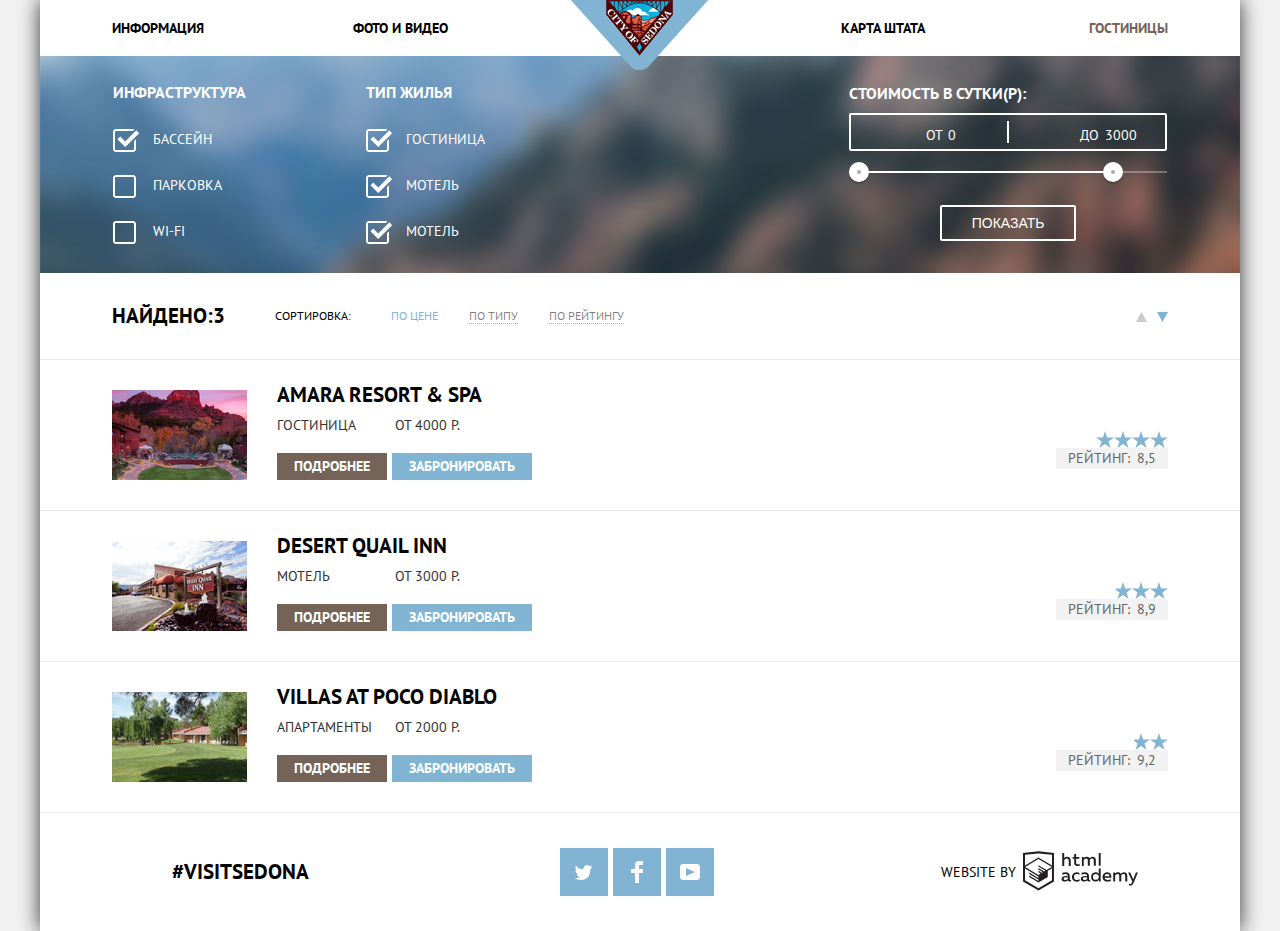
==== commit 823c2bb3: "Исправила ошибки на странице каталога" ====
--- a/catalog.html
+++ b/catalog.html
@@ -131,14 +131,14 @@
                         <img src="img/amara-resort.jpg" width="135" height="90" alt="Фото гостиницы">
                     </div>
                     <div class="hotel-description-content">
-                        <p class="hotel-description-title">
+                        <h3 class="hotel-description-title">
                             <a href="#">Amara resort &#38 spa</a>
-                        </p>
+                        </h3>
                         <p class="hotel-description-text text-row-one">
                             Гостиница 
                             <span>от 4000 Р.</span>
                         </p>
-                        <p class="two-buttons">
+                        <p class="hotel-description-buttons-block">
                             <a class="read-more" href="#">Подробнее</a>
                             <a class="book-it"  href="#">Забронировать</a>
                         </p>
@@ -155,14 +155,14 @@
                         <img src="img/desert-quail.jpg" width="135" height="90" alt="Фото мотеля">
                     </div>
                     <div class="hotel-description-content">
-                        <p class="hotel-description-title">
+                        <h3 class="hotel-description-title">
                             <a href="#">Desert Quail Inn</a>
-                        </p>
+                        </h3>
                         <p class="hotel-description-text text-row-two">
                             Мотель 
                             <span>от 3000 Р.</span>
                         </p>
-                        <p class="two-buttons">
+                        <p class="hotel-description-buttons-block">
                             <a class="read-more" href="#">Подробнее</a>
                             <a class="book-it" href="#">Забронировать</a>
                         </p>
@@ -179,14 +179,14 @@
                         <img src="img/villas-at-poco.jpg" width="135" height="90" alt="Фото апартаментов">
                     </div>
                     <div class="hotel-description-content">
-                        <p class="hotel-description-title">
+                        <h3 class="hotel-description-title">
                             <a href="#">Villas at Poco Diablo</a>
-                        </p>
+                        </h3>
                         <p class="hotel-description-text text-row-three">
                             Апартаменты
                             <span>от 2000 Р.</span>
                         </p>
-                        <p class="two-buttons">
+                        <p class="hotel-description-buttons-block">
                             <a class="read-more" href="#">Подробнее</a>
                             <a class="book-it" href="#">Забронировать</a>
                         </p>
--- a/css/style.css
+++ b/css/style.css
@@ -846,7 +846,7 @@
     color: rgb(255, 255, 255);
 
     background-image: url("../img/background-catalog.jpg");
-    min-height: 217px;
+    height: 217px;
     background-color: rgb(129, 179, 210);
     background-position: center;
     background-repeat: no-repeat;
@@ -862,7 +862,7 @@
 	display: flex;
 	padding-left: 40px;
 	box-sizing: border-box;
-	padding-bottom: 20px;
+	padding-bottom: 25px;
 }
 
 .filter-infrastructure legend,
@@ -901,7 +901,7 @@
 	justify-content: flex-start;
 	align-items: center;
 	margin: 0;
-	padding-top: 25px;
+	padding-top: 26px;
 	padding-bottom: 30px;
 	padding-right: 73px;
 	padding-left: 73px;
@@ -909,9 +909,17 @@
 }
 
 .filter-infrastructure {
-	display: flex;
-	flex-direction: column;
-	width: 229px;
+	/*display: flex;
+	flex-direction: column;*/
+	width: 255px;
+	margin: 0;
+	padding: 0;
+}
+
+.filter-type-of-accommodation {
+	width: 486px;
+	margin: 0;
+	padding: 0;
 }
 
 .filter-column-left li {
@@ -966,8 +974,14 @@
   width: 320px;
   margin: 0; 
   padding: 0;
-  color: #ffffff;
+  color: rgb(255, 255, 255);
   text-transform: uppercase;
+  margin-bottom: 25px;
+}
+
+.filter-range input[type="text"] + label {
+	text-align: center;
+	vertical-align: middle;
 }
 
 .filter-range legend {
@@ -990,7 +1004,7 @@
 
   font-size: 0;
 
-  border: 2px solid #ffffff;
+  border: 2px solid rgb(255, 255, 255);;
   border-radius: 2px;
 }
 
@@ -1003,7 +1017,7 @@
   width: 2px;
   height: 22px;
 
-  background: #ffffff;
+  background: rgb(255, 255, 255);
   transform: translate(-50%, -50%);
 }
 
@@ -1050,7 +1064,7 @@
   width: 80%;
   height: 2px;
 
-  background: #ffffff;
+  background: rgb(255, 255, 255);
 }
 
 .range-toggle {
@@ -1060,15 +1074,15 @@
   width: 4px;
   height: 4px;
 
-  background: #ababab;
-  border: 8px solid #ffffff;
+  background: rgb(171, 171, 171);
+  border: 8px solid rgb(255, 255, 255);
   border-radius: 50%;
   box-shadow: 0 2px 1px 0 rgba(0, 1, 1, 0.2);
   cursor: pointer;
 }
 
 .range-toggle:hover {
-  background: #1c4f80;
+  background: rgb(28, 79, 128)
 }
 
 .range-toggle-min {
@@ -1082,23 +1096,25 @@
 .filter-range-btn-transparent {
   display: block;
   margin: 0 auto;
-  padding: 6px 35px;
+  padding: 6px 30px;
 
   font-size: 14px;
   line-height: 20px;
-  color: #ffffff;
+  color: rgb(255, 255, 255);
+
   text-transform: uppercase;
 
   background: transparent;
-  border: 2px solid #ffffff;
+  border: 2px solid rgb(255, 255, 255);
+
   border-radius: 2px;
   cursor: pointer;
 }
 
 .filter-range-btn-transparent:hover {
-  color: #000000;
-
-  background: #ffffff;
+  color:  rgb(0, 0, 0);
+
+  background: rgb(255, 255, 255);
 }
 
  
@@ -1108,21 +1124,22 @@
 /*маленький фильтр для результатов поиска*/
 .results-filters {
 	display: flex;
-	justify-content: center;
+	flex-direction: row;
+    justify-content: center;
 	align-items: center;
 	padding-top: 30px;
-	padding-bottom:30px;
+	padding-bottom: 30px;
 	padding-right: 6%;
 	padding-left: 6%;
 	color: rgb(0, 0, 0);
     background-color: rgb(255, 255, 255);
     margin: 0;
     border-bottom: 1px solid rgb(235, 235, 235);
+
 }
 
 .results-filters-block-one {
 	display: flex;
-	flex-direction: row;
 	justify-content: flex-start;
 	align-items: center;
 	width: 280px;
@@ -1138,10 +1155,6 @@
 	margin: 0;
 }
 
-.results-number {
-   
-}
-
 .sorting {
 	font-size: 12px;
 	line-height: 18px;
@@ -1150,13 +1163,15 @@
 }
 
 .results-filters-block-two {
-    width: 538px;
+
+	width: 538px;
+    
 }
 
 .results-filters-block-two ul {
 	display: flex;
+	flex-direction: row;
 	justify-content: flex-start;
-	align-items: center;
 	list-style: none;
 	margin: 0;
 	padding: 0;
@@ -1203,6 +1218,7 @@
 
 .results-filters-block-three {
 	width: 241px;
+	
 }
 
 .results-filters-block-three ul {
@@ -1252,34 +1268,35 @@
 	justify-content: flex-start;
 	align-items: center;
 	margin: 0;
-	padding-top: 28px;
-	padding-bottom: 30px;
 	padding-right: 6%;
 	padding-left: 6%;
 	border-bottom: 1px solid rgb(235, 235, 235);
 	font: inherit;
-}
-
-/*.hotels-search-results article:first-child {
+	box-sizing: border-box;
+
+}
+
+.hotels-search-results article:first-child {
     border-top: 1px solid rgb(235, 235, 235);
-}*/
+}
 
 .hotel-description-img {
-	
+	width: 165px;
+	padding-top: 30px;
+	padding-bottom: 30px;
 }
 
 .hotel-description-img img {
 	width: 135px;
 	height: 90px;
-	
-}
-
-.hotel-description-content p{
-	
+	display: flex;
+	justify-content: flex-start;
+	align-items: center;
 }
 
 .text-row-one span {
-	
+	margin: 0;
+	padding-left: 39px;
 }
 
 .text-row-two span {
@@ -1293,10 +1310,12 @@
 }
 
 .hotel-description-content {
+	width: 780px;
 	display: flex;
 	flex-direction: column;
     justify-content: flex-start;
-   
+    box-sizing: border-box;
+    
 }
 
 .hotel-description-title {
@@ -1305,16 +1324,24 @@
 	font-weight: 700;
 	color: rgb(0, 0, 0);
 	margin: 0;
-	
-	
-}
+	display: flex;
+	justify-content: flex-start;
+	align-items: center;
+	
+ }
 
 .hotel-description-text {
 	font-size: 14px;
 	line-height: 21px;
 	font-weight: 400;
 	margin: 0;
-	
+	padding: 0;
+	display: flex;
+	flex-direction: row;
+	justify-content: flex-start;
+	align-items: center;
+    padding-top:7px;
+	padding-bottom: 17px;
 }
 
 .hotel-description-title a {
@@ -1333,20 +1360,23 @@
     color: rgba(0, 0, 0, 0.5);
 }
 
-.two-buttons {
+.hotel-description-buttons-block {
 	font-size: 14px;
 	line-height: 21px;
 	font-weight: 700;
-	margin: 0;
-    
+	margin: 0;    
 	border: none;
+	display: flex;
+	justify-content: flex-start;
+	align-items: center;
+	margin-bottom: 8px;
 }
 
 .read-more {
 	display: inline-block;
 	padding: 3px 17px;
 	margin: 0;
-	padding-right: 5px;
+	margin-right: 5px;
 	color: rgb(255, 255, 255);
 	background-color: rgb(118, 99, 87);
 	
@@ -1389,8 +1419,16 @@
 	background-color: rgb(80, 62, 51);
 }
 
+.hotel-description-raiting {
+	width: 112px;
+	padding-top: 30px;
+	padding-bottom: : 30px;
+
+	}
+
 .stars {
 	margin: 0;
+		
 	}
 
 .row-one-stars {
@@ -1400,7 +1438,7 @@
     background-repeat: repeat-x;
     width: 72px;
     height: 17px;
-    
+    margin-left: 40px;   
 }
 
 .row-two-stars {
@@ -1410,7 +1448,7 @@
     background-repeat: repeat-x;
     width: 52px;
     height: 17px;
-   
+    margin-left: 60px;
 }
 
 .row-three-stars {
@@ -1420,6 +1458,7 @@
     background-repeat: repeat-x;
     width: 34px;
     height: 17px;
+    margin-left: 78px;
    
 }
 
@@ -1430,10 +1469,11 @@
 	color: rgb(102, 102, 102);
 	background-color: rgb(242, 242, 242);
 	margin: 0;
-}
-
-
-
-
-
-
+	
+}
+
+
+
+
+
+
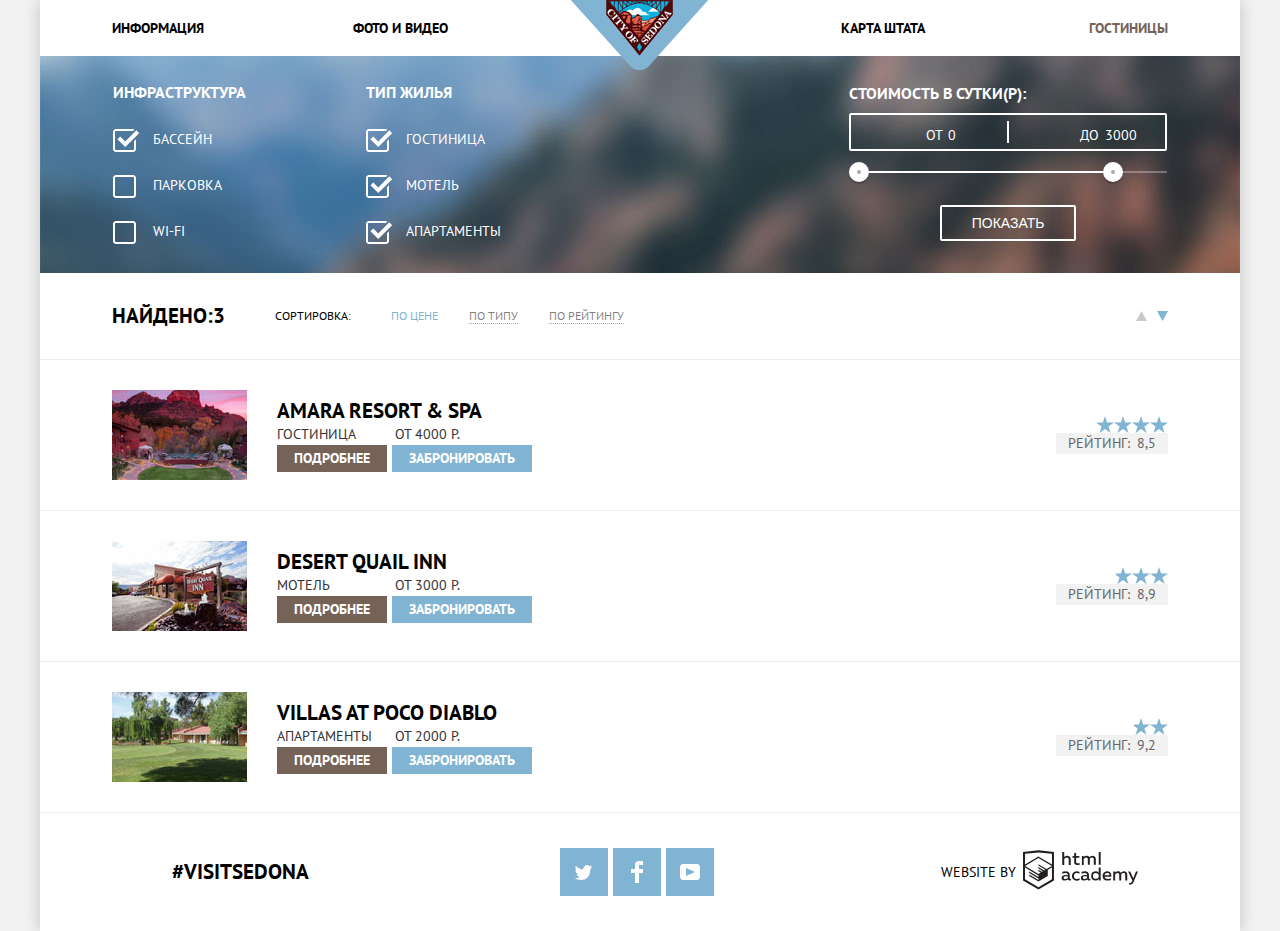
==== commit 5305446b: "Вопрсы по главной странице" ====
--- a/catalog.html
+++ b/catalog.html
@@ -60,7 +60,7 @@
                             </li>
                             <li class="filter-type-of-accommodation-option">
                                 <input class="filter-input-checkbox" type="checkbox" name="accommodation" id="apartments" checked>
-                                <label for="motel">Мотель</label>
+                                <label for="motel">Апартаменты</label>
                             </li>
                         </ul>
                     </fieldset>
--- a/css/style.css
+++ b/css/style.css
@@ -3,7 +3,7 @@
     padding: 0;
 
 	font-family: 'PT Sans', 'Arial', sans-serif;
-	font-size: 14рх;
+	font-size: 14px;
 	line-height: 18px;
 	font-weight: 400;
 	color: rgb(51, 51, 51);
@@ -29,14 +29,14 @@
     margin: 0 auto;
     position: relative;
     background-color: rgb(255, 255, 255);
-    box-shadow: 0 0 20px 0 rgb(51, 51, 51)
+    box-shadow: 0 0 15px rgba(0,0,0,.2); 
  }
 
  .catalog-conteiner {
     width: 1200px;
     margin: 0 auto;
     background-color: rgb(255, 255, 255);
-    box-shadow: 0 0 20px 0 rgb(51, 51, 51)
+   box-shadow: 0 0 15px rgba(0,0,0,.2); 
  }
 
 .visually-hidden {
@@ -234,17 +234,22 @@
 
  }
 
- .reason-number {
- 	padding: 0;
- 	padding-top: 24px;
- 	padding-bottom: 22px;
+.reason-name {
+ 	margin: 0;
+ 	margin-bottom: 24px;
+ }
+
+.reason-number {
+ 	margin: 0;
+  	margin-bottom: 22px;
  }
 
  .reason-text {
  	margin: 0;
- 	padding-bottom: 11px;
+ 	margin-bottom: 11px;
  }
 
+  
 .reason-img-block {
 	margin: 0;
 	padding: 0;
@@ -323,7 +328,7 @@
     font-weight: 700;
     color: rgb(0, 0, 0);
     margin: 0;
-    padding-bottom: 21px;
+    margin-bottom: 21px;
    
 }
 
@@ -447,7 +452,7 @@
 	box-sizing: border-box;
 }
 
-.form-button .search {
+.search {
 	color: rgb(255, 255, 255);
 	font-size: 21px;
 	line-height: 26px;
@@ -461,35 +466,171 @@
    
 }
 
-.form-button .search:hover {
+.search:hover {
 	color: rgb(255, 255, 255);
 	background-color: rgb(102, 158, 192);
-    width: 430px;
-    height: 60px;
     border: transparent;
 }
 
-.form-button .search:focus {
-	color: rgb(255, 255, 255);
-	background-color: rgb(102, 158, 192);
-    width: 430px;
-    height: 60px;
-    border: transparent;
-}
-
-.form-button .search:active {
+.search:active {
 	color: rgba(255, 255, 255, 0.5);
 	background-color: rgb(84, 150, 189);
-    width: 430px;
-    height: 60px;
     border: transparent;
 }
 
-.date-from input,
+.form-field label {
+	font-size: 14px;
+    line-height: 26px;
+    font-weight: 700;
+    color: rgb(0, 0, 0);
+}
+
+.form-field:first-child label,
+.form-field:nth-child(2) label {
+	width: 112px;
+}
+
+.form-field:first-child input,
+.form-field:nth-child(2) input {
+    width: 342px;
+    height: 36px;
+}
+
+.form-field input {
+    font-size: 14px;
+	line-height: 26px;
+	font-weight: 700;
+	text-transform: uppercase;
+    color: rgb(0, 0, 0);
+}
+
+.form-field input[type="text"] {
+	
+    padding-left: 13px;
+    box-sizing: border-box;
+
+	background-color: rgb(242, 242, 242);
+	border: 2px solid rgb(242, 242, 242);
+}
+
+.form-field input[type="text"]:hover {
+    background-color: rgb(235, 235, 235);
+    border: 2px solid rgb(235, 235, 235);
+}
+
+.form-field input[type="text"]:focus {
+    background-color: rgb(255, 255, 255);
+    border: 2px solid rgb(229, 229, 229);
+}
+
+.form-field:nth-child(3) input[type="text"] {
+	padding: 0;
+	text-align: center;
+}
+
+.form-field:nth-child(3) input {
+    width: 39px;
+    height: 33px;
+    border: none;
+    background-color: rgb(242, 242, 242); 
+    margin: 0;
+}
+
+.form-field:nth-child(3):hover input,
+.form-field:nth-child(3):focus input {
+	background-color: rgb(242, 242, 242);
+	border: none; 
+}
+
+.form-field:nth-child(3) button {
+	width: 39px;
+    height: 33px;
+    border: none;
+    background-color: rgb(242, 242, 242);
+    margin: 0;
+    }
+
+.quantity-block:first-child label {
+	width: 112px;
+}
+
+.quantity-block:last-child label {
+	width: 65px;
+	margin-left: 46px;
+}
+
+.form-field {
+	display: flex;
+	justify-content: flex-start;
+	align-items: center;
+}
+
+.quantity-block {
+    display: flex;
+    flex-direction: row;
+	justify-content: center;
+	align-items: center;
+}
+
+.form-field:first-child,
+.form-field:nth-child(2) {
+	position: relative;
+	margin-bottom: 32px; 
+}
+
+.form-field:first-child button {
+    width: 21px;
+    height: 22px;
+    background-color: transparent;
+    border: transparent;
+    position: absolute;
+    right: 12px;
+    top: 5px;
+}
+
+.form-field:nth-child(2) button {
+    width: 21px;
+    height: 22px;
+    background-color: transparent;
+    border: transparent;
+    position: absolute;
+    right: 12px;
+    top: 5px;
+}
+
+.form-field:nth-child(3) {
+	margin-bottom: 57px;
+}
+
+.form-field:nth-child(3) button {
+	color: rgb(169, 169, 169);
+}
+
+.form-field:nth-child(3) button:hover {
+	color: rgb(0, 0, 0);
+}
+
+.form-field:nth-child(3) button:active {
+	color: rgb(129, 179, 210);
+}
+
+.calendar .icon-calendar {
+	fill: rgb(169, 169, 169);
+}
+
+.calendar:hover .icon-calendar {
+	fill: rgb(0, 0, 0);
+}
+
+.calendar:active .icon-calendar {
+	fill: rgb(129, 179, 210);
+}
+
+
+/*.date-from input,
 .date-to input {
-	width: 341px;
+	width: 342px;
 	height: 36px;
-    font: inherit;
     font-size: 14px;
     line-height: 26px;
     font-weight: 700;
@@ -510,15 +651,13 @@
 }
 
 .hotel-search-form label {
-	 font: inherit;
-    font-size: 14px;
+	font-size: 14px;
     line-height: 26px;
     font-weight: 700;
     color: rgb(0, 0, 0);
 }
 
 .hotel-search-form input[type="text"] {
-	font: inherit;
 	font-size: 14px;
 	line-height: 26px;
 	font-weight: 700;
@@ -528,6 +667,7 @@
     box-sizing: border-box;
 
 	background-color: rgb(242, 242, 242);
+	border: 2px solid rgb(242, 242, 242);
 	
 }
 
@@ -566,29 +706,17 @@
 }
 
 .hotel-search-form input[type="text"]:hover {
-    font: inherit;
     font-weight: 700;
     line-height: 26px;
     text-transform: uppercase;
     color: rgb(0, 0, 0);
 
     background-color: rgb(235, 235, 235);
-    border: transparent;
-}
+    border: 2px solid rgb(235, 235, 235);
+}
+
 
 .hotel-search-form input[type="text"]:focus {
-    font: inherit;
-    font-weight: 700;
-    line-height: 26px;
-    text-transform: uppercase;
-    color: rgb(0, 0, 0);
-
-    background-color: rgb(235, 235, 235);
-    border: transparent;
-}
-
-.hotel-search-form input[type="text"]:active {
-    font: inherit;
     line-height: 26px;
     font-weight: 700;
     text-transform: uppercase;
@@ -607,8 +735,7 @@
 }
 
 .form-quantity:hover input,
-.form-quantity:focus input,
-.form-quantity:active input {
+.form-quantity:focus input {
 	background-color: rgb(242, 242, 242);
 	border: none; 
 }
@@ -623,18 +750,17 @@
     height: 33px;
     border: none;
     background-color: rgb(242, 242, 242);
-    margin: 0;
+    margin: 0;*/
 }
 
 .hotel-search-form {
 	width: 570px;
-	/*min-height: 395px;*/
 	margin: 0 auto;
 
 	background-color: rgb(255, 255, 255)
 }
 
-.date-from input {
+/*.date-from input {
 	margin: 0;
 	padding: 0
 }
@@ -696,7 +822,7 @@
 .quantity-block-right label {
 	padding-right: 27px;
 	padding-left: 51px;
-}
+}*/
 
 
 /*footer*/
@@ -909,8 +1035,6 @@
 }
 
 .filter-infrastructure {
-	/*display: flex;
-	flex-direction: column;*/
 	width: 255px;
 	margin: 0;
 	padding: 0;
@@ -924,13 +1048,13 @@
 
 .filter-column-left li {
 	list-style: none;
-	font: inherit;
+	
    
 }
 
 .filter-column-center li {
 	list-style: none;
-	font: inherit;
+	
 	
 }
 
@@ -945,7 +1069,6 @@
 }
 
 .filter legend {
-    font: inherit;
     font-weight: 600;
     font-size: 16px;
     line-height: 21px;
@@ -1270,8 +1393,9 @@
 	margin: 0;
 	padding-right: 6%;
 	padding-left: 6%;
+	padding-top: 30px;
+	padding-bottom: 30px;
 	border-bottom: 1px solid rgb(235, 235, 235);
-	font: inherit;
 	box-sizing: border-box;
 
 }
@@ -1282,9 +1406,7 @@
 
 .hotel-description-img {
 	width: 165px;
-	padding-top: 30px;
-	padding-bottom: 30px;
-}
+	}
 
 .hotel-description-img img {
 	width: 135px;
@@ -1328,6 +1450,7 @@
 	justify-content: flex-start;
 	align-items: center;
 	
+	
  }
 
 .hotel-description-text {
@@ -1340,8 +1463,7 @@
 	flex-direction: row;
 	justify-content: flex-start;
 	align-items: center;
-    padding-top:7px;
-	padding-bottom: 17px;
+	
 }
 
 .hotel-description-title a {
@@ -1369,7 +1491,7 @@
 	display: flex;
 	justify-content: flex-start;
 	align-items: center;
-	margin-bottom: 8px;
+	
 }
 
 .read-more {
@@ -1421,13 +1543,11 @@
 
 .hotel-description-raiting {
 	width: 112px;
-	padding-top: 30px;
-	padding-bottom: : 30px;
-
-	}
+		}
 
 .stars {
 	margin: 0;
+	
 		
 	}
 
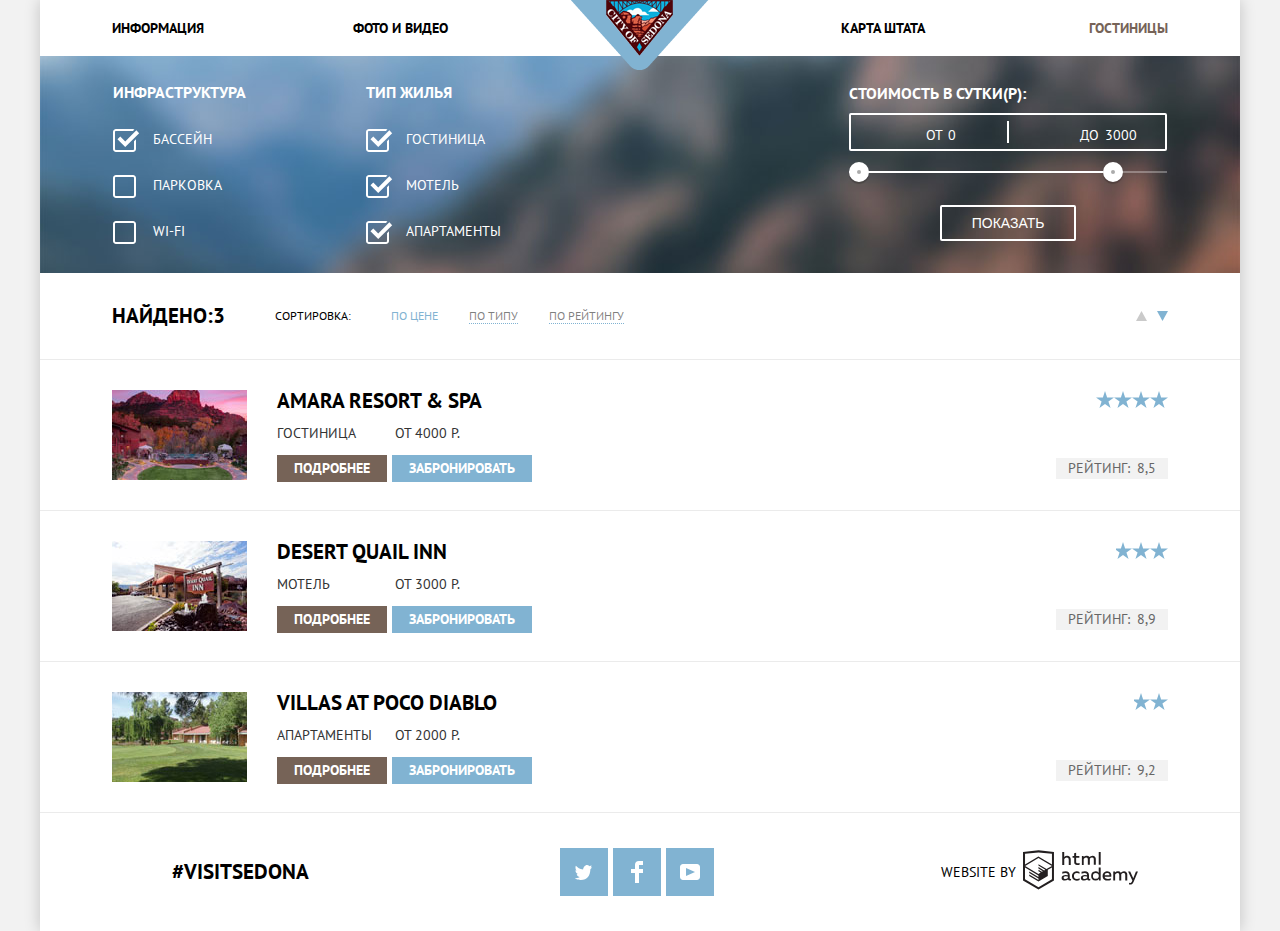
==== commit 4569e222: "Исправления" ====
--- a/catalog.html
+++ b/catalog.html
@@ -64,7 +64,6 @@
                             </li>
                         </ul>
                     </fieldset>
-
                     <fieldset class="filter-range">
                         <legend class="filter-range-title">Стоимость в сутки(р):</legend>
                         <div class="filter-range-price-controls">
@@ -84,9 +83,7 @@
                         <button class="filter-range-btn-transparent" type="submit">Показать</button>
                     </fieldset>
                </form>
-
-             </section>
-
+            </section>
             <section class="results-filters">
                 <div class="results-filters-block-one">
                     <p class="results">Найдено:<span class="results-number">3</span></p>
@@ -122,10 +119,8 @@
                     </ul>
                 </div>  
             </section> 
-
             <section class="hotels-search-results">  
                 <h1 class="visually-hidden">Результаты поиска гостиниц в Седоне</h1>
-                
                 <article class="hotel-description">
                     <div class="hotel-description-img">
                         <img src="img/amara-resort.jpg" width="135" height="90" alt="Фото гостиницы">
@@ -199,7 +194,6 @@
                     </div>
                 </article>
             </section>
-
         </main>
         <footer class="site-footer">
             <p class="footer-hashtag site-footer-column">
@@ -236,7 +230,6 @@
                     <svg id="Layer_1" data-name="Layer 1" xmlns="http://www.w3.org/2000/svg" width="115" height="40" viewBox="0 0 108.08 36.85"><title>logo-htmlacademy-small1</title><path class="logo-htmlacademy" d="M44.61,26.88a2,2,0,0,0,.55-0.1v1.33a3.25,3.25,0,0,1-1.18.21,1.67,1.67,0,0,1-1.67-1,4.84,4.84,0,0,1-3.14,1.08c-1.51,0-2.91-.83-2.91-2.55,0-2.13,2-2.79,3.71-2.79a11.08,11.08,0,0,1,2.17.25v-0.3c0-1-.76-1.77-2.19-1.77a7.42,7.42,0,0,0-3,.64v-1.7a10.21,10.21,0,0,1,3.19-.55c2.36,0,3.81,1.12,3.81,3.65v3a0.54,0.54,0,0,0,.49.59h0.17Zm-6.44-1.13A1.35,1.35,0,0,0,39.63,27h0.11a3.39,3.39,0,0,0,2.41-1V24.58a9.72,9.72,0,0,0-1.81-.21c-1,0-2.16.33-2.16,1.38h0Zm12.36-6.11a5,5,0,0,1,2.57.64V22a4.08,4.08,0,0,0-2.3-.7,2.75,2.75,0,1,0,0,5.49,5,5,0,0,0,2.43-.64v1.71a6.27,6.27,0,0,1-2.76.57A4.21,4.21,0,0,1,46,24.51q0-.21,0-0.41a4.32,4.32,0,0,1,4.18-4.46h0.38Zm12.17,7.24a2,2,0,0,0,.55-0.1v1.33a3.25,3.25,0,0,1-1.18.21,1.67,1.67,0,0,1-1.67-1,4.84,4.84,0,0,1-3.14,1.08c-1.51,0-2.91-.83-2.91-2.55,0-2.13,2-2.79,3.71-2.79a11.08,11.08,0,0,1,2.17.25v-0.3c0-1-.76-1.77-2.19-1.77a7.42,7.42,0,0,0-3,.64v-1.7a10.21,10.21,0,0,1,3.19-.55c2.36,0,3.81,1.12,3.81,3.65v3a0.54,0.54,0,0,0,.49.59h0.17Zm-6.44-1.13A1.35,1.35,0,0,0,57.73,27h0.11a3.39,3.39,0,0,0,2.41-1V24.58a9.72,9.72,0,0,0-1.81-.21c-1.06,0-2.16.33-2.16,1.38h0ZM73,16V28.2H71.35V26.88a3.88,3.88,0,0,1-3.19,1.54,4.4,4.4,0,0,1,0-8.78,3.81,3.81,0,0,1,3,1.3V16H73Zm-4.53,5.22a2.76,2.76,0,1,0,0,5.52A2.86,2.86,0,0,0,71.15,25V23A2.91,2.91,0,0,0,68.49,21.27ZM79,19.64c3.31,0,4.46,2.68,3.92,5.09H76.7c0.21,1.5,1.67,2.11,3.19,2.11a6.11,6.11,0,0,0,2.64-.59v1.6a7.14,7.14,0,0,1-3,.57C77,28.42,74.78,27,74.78,24a4.18,4.18,0,0,1,4-4.39H79Zm0.09,1.54a2.28,2.28,0,0,0-2.44,2.1v0.06H81.3A2,2,0,0,0,79.13,21.18Zm5.73,7V19.87h1.65v1a3.81,3.81,0,0,1,2.78-1.27A2.86,2.86,0,0,1,91.89,21a4.12,4.12,0,0,1,2.91-1.33A3.06,3.06,0,0,1,98,23V28.2h-1.9V23.05a1.59,1.59,0,0,0-1.42-1.75H94.42a2.8,2.8,0,0,0-2.07,1.12V28.2h-1.9V23.05A1.59,1.59,0,0,0,89,21.31H88.8a3,3,0,0,0-2.21,1.29v5.63H84.86Zm21.31-8.33h1.9l-3.91,9.46c-0.9,2.17-2.09,2.86-3.35,2.86a4.76,4.76,0,0,1-1.1-.14V30.46a2.86,2.86,0,0,0,.85.12c0.9,0,1.58-.64,2.07-1.9l0.17-.42-4-8.4h2l2.86,6.29ZM38.73,1.46V6.22a3.81,3.81,0,0,1,2.7-1.14,3.25,3.25,0,0,1,3.44,3.4v5.15H43V8.72a1.81,1.81,0,0,0-1.61-2h-0.3a2.93,2.93,0,0,0-2.32,1.39v5.52h-1.9V1.46h1.9ZM49.94,2.31v3h3V6.91h-3v3.81c0,1.1.5,1.46,1.58,1.46a4.49,4.49,0,0,0,1.69-.33v1.6A6.8,6.8,0,0,1,51,13.8a2.55,2.55,0,0,1-2.86-2.74V6.89H46.58V5.26h1.5V2.74Zm5.4,11.31V5.28H57v1A3.81,3.81,0,0,1,59.77,5a2.86,2.86,0,0,1,2.6,1.33A4.12,4.12,0,0,1,65.28,5,3.06,3.06,0,0,1,68.44,8.4v5.21h-1.9V8.46a1.59,1.59,0,0,0-1.42-1.75H64.89a2.8,2.8,0,0,0-2.07,1.12v5.78h-1.9V8.46A1.59,1.59,0,0,0,59.5,6.71H59.27A3,3,0,0,0,57.06,8v5.63H55.34ZM71.17,1.45H73V13.6H71.17V1.45ZM14.71,0H14.55L0,1.54V28.21l14.55,8.66,14.55-8.66V1.54Zm12.5,27.1L14.55,34.64,1.9,27.12V16.18l12.59,7.5V25L5.86,19.9v1.31l8.68,5.21v1.39L5.87,22.65V24l8.68,5.21,8.75-5.24V18.31L27.2,16V27.12Zm0-12.53-3.48,2-1.6,1L14.51,13v1.31L21,18.23H21l-0.14.09-1,.54-5.37-3.2V17l4.24,2.52-1,.67-3.2-1.9v1.31l2.1,1.24L14.5,22.1,2,14.65,14.51,7.11Zm0-1.32L14.49,5.76,1.91,13.25v-10L14.56,1.92,27.21,3.25v10h0Z" transform="translate(0 -0.02)" fill="#231f20"/>
                     </svg>
                 </a>
-                
             </div>
         </footer>
        </div>
--- a/css/style.css
+++ b/css/style.css
@@ -1,1599 +1,1703 @@
-body {
-    margin: 0;
-    padding: 0;
-
-	font-family: 'PT Sans', 'Arial', sans-serif;
-	font-size: 14px;
-	line-height: 18px;
-	font-weight: 400;
-	color: rgb(51, 51, 51);
-	text-transform: uppercase;
-	text-align: center;
-
-	background-color: rgb(242, 242, 242);
-}
-
-a {
+body
+{
+    font-family: 'PT Sans', 'Arial', sans-serif;
+    font-size: 14px;
+    font-weight: 400;
+    line-height: 18px;
+
+    margin: 0;
+    padding: 0;
+
+    text-align: center;
+    text-transform: uppercase;
+
+    color: rgb(51, 51, 51);
+    background-color: rgb(242, 242, 242);
+}
+
+a
+{
     text-decoration: none;
 }
 
-img {
-  max-width: 100%;
-  /*height: auto;*/
-  margin: 0;
-  padding: 0;
-}
-
-.main-conteiner {
+img
+{
+    max-width: 100%;
+    /*height: auto;*/
+    margin: 0;
+    padding: 0;
+}
+
+.main-conteiner
+{
+    position: relative;
+
     width: 1200px;
     margin: 0 auto;
-    position: relative;
+
     background-color: rgb(255, 255, 255);
-    box-shadow: 0 0 15px rgba(0,0,0,.2); 
- }
-
- .catalog-conteiner {
+    box-shadow: 0 0 15px rgba(0,0,0,.2);
+}
+
+.catalog-conteiner
+{
     width: 1200px;
     margin: 0 auto;
+
     background-color: rgb(255, 255, 255);
-   box-shadow: 0 0 15px rgba(0,0,0,.2); 
- }
-
-.visually-hidden {
-	position: absolute;
-	width: 1px;
-	height: 1px;
-	margin: -1px;
-	border: 0;
-	padding: 0;
-	clip: rect(0 0 0 0);
-	overflow: hidden;
+    box-shadow: 0 0 15px rgba(0,0,0,.2);
+}
+
+.visually-hidden
+{
+    position: absolute;
+
+    overflow: hidden;
+    clip: rect(0 0 0 0);
+
+    width: 1px;
+    height: 1px;
+    margin: -1px;
+    padding: 0;
+
+    border: 0;
 }
 
 /*index*/
 /*header*/
-.main-logo {
+.main-logo
+{
+    position: absolute;
+    z-index: 3;
+    top: 0;
+    right: 0;
+    left: 0;
+
     width: 138px;
+    margin: 0 auto;
+}
+
+.site-navigation
+{
+    font-size: 14px;
+    font-weight: 700;
+    line-height: 21px;
+
+    color: rgb(0, 0, 0);
+    background-color: rgb(255, 255, 255);
+}
+
+.site-navigation-list
+{
+    font-size: 0;
+
+    display: flex;
+
+    margin: 0;
+    padding: 0 6%;
+
+    list-style: none;
+
+    flex-wrap: wrap;
+    justify-content: center;
+    align-items: center;
+}
+
+.site-navigation-list li
+{
+    font-size: 14px;
+
+    display: flex;
+
+    width: 20%;
+    height: 56px;
+
+    justify-content: center;
+    align-items: center;
+}
+
+.site-navigation-list li:nth-child(2)
+{
+    margin-right: 20%;
+}
+
+.site-navigation-list li:nth-child(1),
+.site-navigation-list li:nth-child(2)
+{
+    justify-content: flex-start;
+}
+
+.site-navigation-list li:nth-child(3),
+.site-navigation-list li:nth-child(4)
+{
+    justify-content: flex-end;
+}
+
+.site-navigation-list li:nth-child(2) a
+{
+    margin-left: 30px;
+}
+
+.site-navigation-list li:nth-child(3) a
+{
+    margin-right: 32px;
+}
+
+.site-navigation-list a
+{
+    color: rgb(0, 0, 0);
+}
+
+
+.site-navigation-list a:hover
+{
+    color: rgb(129, 179, 210);
+}
+
+.site-navigation-list a:focus
+{
+    color: rgb(129, 179, 210);
+}
+
+.site-navigation-list a:active
+{
+    color: rgba(0, 0, 0, .5);
+}
+
+.menu-item-current a,
+.menu-item-current a:hover,
+.menu-item-current a:focus,
+.menu-item-current a:active
+{
+    color: rgb(118, 99, 87);
+}
+
+/*main*/
+.main-content-index
+{
+    margin: 0;
+
+    background-color: rgb(255, 255, 255);
+}
+
+.banner-index
+{
+    position: relative;
+
+    height: 509px;
+    margin: 0;
+    padding: 0;
+
+    background-color: rgb(129, 179, 210);
+    background-image: url('../img/background-index.jpg');
+    background-repeat: no-repeat;
+    background-position: center;
+}
+
+.banner-index img
+{
+    width: 458px;
+    height: 352px;
+    margin-top: 75px;
+}
+
+.banner-index::after
+{
+    position: absolute;
+    z-index: 1;
+    right: 0;
+    bottom: 0;
+    left: 0;
+
+    width: 100%;
+    height: 57px;
+    margin: 0 auto;
+
+    content: '';
+
+    opacity: 1;
+    background-image: url('../img/banner-mask.png');
+    background-repeat: no-repeat;
+    background-position: 0 0;
+}
+
+.about-sedona
+{
+    display: flex;
+    flex-direction: column;
+
+    box-sizing: border-box;
+    width: 100%;
+    padding-top: 60px;
+    padding-right: 300px;
+    padding-bottom: 55px;
+    padding-left: 300px;
+
+    background-color: rgb(255, 255, 255);
+
+    justify-content: center;
+    align-items: center;
+}
+
+.town
+{
+    font-size: 21px;
+    font-weight: 700;
+    line-height: 26px;
+
+    margin: 0;
+    padding: 0;
+    padding-bottom: 31px;
+
+    color: rgb(0, 0, 0);
+}
+
+.five-reasons
+{
+    margin: 0;
+}
+
+.reason-long-block
+{
+    display: flex;
+
+    margin: 0;
+    padding: 0;
+
+    justify-content: center;
+    align-items: center;
+}
+
+.reason-content-block
+{
+    display: flex;
+    flex-direction: column;
+
+    box-sizing: border-box;
+    width: 400px;
+    margin: 0;
+    padding-top: 47px;
+    padding-right: 60px;
+    padding-bottom: 47px;
+    padding-left: 60px;
+
+    justify-content: center;
+    align-items: center;
+}
+
+.reason-content-block .reason-name
+{
+    margin: 0;
+    margin-bottom: 24px;
+}
+
+.reason-number
+{
+    margin: 0;
+    margin-bottom: 22px;
+}
+
+.reason-text
+{
+    margin: 0;
+    margin-bottom: 11px;
+}
+
+
+.reason-img-block
+{
+    width: 800px;
+    width: 800px;
+    height: 256px;
+    margin: 0;
+    padding: 0;
+
+    vertical-align: middle;
+}
+
+.reasons-row
+{
+    display: flex;
+
+    justify-content: center;
+    align-items: center;
+}
+
+.reason-white
+{
+    color: rgb(255, 255, 255);
+    background-color: rgb(129, 179, 210);
+}
+
+.reason-black
+{
+    color: rgb(51, 51, 51);
+    background-color: rgb(238, 238, 238);
+}
+
+.reason-content-block h3
+{
+    font-size: 21px;
+    font-weight: 700;
+    line-height: 21px;
+
+    margin: 0;
+}
+
+.reason-black h3
+{
+    color: rgb(0, 0, 0);
+}
+
+
+
+.reason-content-block p
+{
+    font-size: 14px;
+    font-weight: 400;
+    line-height: 21px;
+}
+
+.recommendations-row
+{
+    display: flex;
+
+    background-color: rgb(255, 255, 255);
+
+    justify-content: center;
+    align-items: center;
+}
+
+.recommendation
+{
+    position: relative;
+
+    display: flex;
+    flex-direction: column;
+
+    box-sizing: border-box;
+    width: 400px;
+    padding-top: 158px;
+    padding-right: 58px;
+    padding-bottom: 83px;
+    padding-left: 58px;
+
+    justify-content: center;
+    align-items: center;
+}
+
+.recommendation h3
+{
+    font-size: 21px;
+    font-weight: 700;
+    line-height: 26px;
+
+    margin: 0;
+    margin-bottom: 21px;
+
+    color: rgb(0, 0, 0);
+}
+
+.recommendation p
+{
+    font-size: 14px;
+    font-weight: 400;
+    line-height: 21px;
+
+    margin: 0;
+
+    color: rgb(51, 51, 51);
+}
+
+.recommendation::before
+{
+    position: absolute;
+    top: 57px;
+    right: 0;
+    left: 0;
+
+    width: 80px;
+    height: 80px;
+    margin: 0 auto;
+
+    content: '';
+
+    background-color: rgb(255, 255, 255);
+    background-repeat: no-repeat;
+}
+
+.recommendation-accommodation::before
+{
+    margin-top: 2px;
+
+    background-image: url(../img/icon-1.svg);
+}
+
+.recommendation-food::before
+{
+    margin-top: 4px;
+
+    background-image: url(../img/icon-3.svg);
+}
+
+.recommendation-souvenirs::before
+{
+    margin-left: 167px;
+
+    background-image: url(../img/icon-2.svg);
+}
+
+
+/*блок вызова выпадающего меню*/
+.hotel-search-block-one
+{
+    display: flex;
+    flex-direction: column;
+
+    min-height: 290px;
+    margin: 0;
+    padding: 0;
+}
+
+.hotel-search-form
+{
+    box-shadow: 0 0 10px rgba(0,0,0,.5);
+}
+
+.hotel-search-title
+{
+    font-size: 30px;
+    font-weight: 700;
+    line-height: 36px;
+
+    margin: 0;
+    padding-top: 50px;
+    padding-bottom: 0;
+
+    color: rgb(0, 0, 0);
+}
+
+.hotel-search-text
+{
+    line-height: 24px;
+
+    margin: 0;
+    padding-top: 24px;
+    padding-bottom: 47px;
+}
+
+.hotel-search-button
+{
+    font-size: 21px;
+    font-weight: 700;
+    line-height: 26px;
+
+    display: inline-block;
+
+    margin: 0 auto;
+    padding: 30px 140px;
+
+    color: rgb(255, 255, 255);
+    background-color: rgb(118, 99, 87);
+}
+
+.hotel-search-button:hover
+{
+    background-color: rgb(96, 78, 67);
+}
+
+.hotel-search-button:focus
+{
+    background-color: rgb(96, 78, 67);
+}
+
+.hotel-search-button:active
+{
+    background-color: rgb(80, 62, 51);
+}
+
+
+/*выпадающая форма*/
+.hotel-search-block-two
+{
+    height: 593px;
+    margin: 0;
+
+    background-image: url(../img/map.jpg);
+    background-repeat: no-repeat;
+}
+
+.hotel-search-form
+{
+    display: flex;
+    flex-direction: column;
+
+    box-sizing: border-box;
+    width: 570px;
+    margin: 0 auto;
+    padding: 54px;
+    padding-top: 56px;
+
+    background-color: rgb(255, 255, 255);
+
+    justify-content: center;
+    align-items: center;
+}
+
+.search
+{
+    font-size: 21px;
+    font-weight: 700;
+    line-height: 26px;
+
+    width: 460px;
+    height: 60px;
+    margin: 0;
+
+    text-transform: uppercase;
+
+    color: rgb(255, 255, 255);
+    border: none;
+    background-color: rgb(129, 179, 210);
+}
+
+.search:hover
+{
+    color: rgb(255, 255, 255);
+    border: transparent;
+    background-color: rgb(102, 158, 192);
+}
+
+.search:active
+{
+    color: rgba(255, 255, 255, .5);
+    border: transparent;
+    background-color: rgb(84, 150, 189);
+}
+
+.form-field label
+{
+    font-size: 14px;
+    font-weight: 700;
+    line-height: 26px;
+
+    color: rgb(0, 0, 0);
+}
+
+.form-field:first-child label
+{
+    margin-right: 20px;
+}
+
+.form-field:nth-child(2) label
+{
+    margin-right: 16px;
+}
+
+.form-field:first-child input,
+.form-field:nth-child(2) input
+{
+    width: 342px;
+    height: 36px;
+}
+
+.form-field input
+{
+    font-size: 14px;
+    font-weight: 700;
+    line-height: 26px;
+
+    text-transform: uppercase;
+
+    color: rgb(0, 0, 0);
+}
+
+.form-field input[type='text']
+{
+    box-sizing: border-box;
+    padding-left: 13px;
+
+    border: 2px solid rgb(242, 242, 242);
+    background-color: rgb(242, 242, 242);
+}
+
+.form-field input[type='text']:hover
+{
+    border: 2px solid rgb(235, 235, 235);
+    background-color: rgb(235, 235, 235);
+}
+
+.form-field input[type='text']:focus
+{
+    border: 2px solid rgb(229, 229, 229);
+    background-color: rgb(255, 255, 255);
+}
+
+.form-field:nth-child(3) input[type='text']
+{
+    padding: 0;
+
+    text-align: center;
+}
+
+.form-field:nth-child(3) input
+{
+    width: 39px;
+    height: 33px;
+    margin: 0;
+
+    border: none;
+    background-color: rgb(242, 242, 242);
+}
+
+.form-field:nth-child(3):hover input,
+.form-field:nth-child(3):focus input
+{
+    border: none;
+    background-color: rgb(242, 242, 242);
+}
+
+.form-field:nth-child(3) button
+{
+    width: 39px;
+    height: 33px;
+    margin: 0;
+
+    border: none;
+    background-color: rgb(242, 242, 242);
+}
+
+.quantity-block:first-child label
+{
+    margin-right: 32px;
+}
+
+.quantity-block:last-child label
+{
+    margin-right: 26px;
+    margin-left: 49px;
+}
+
+.form-field
+{
+    display: flex;
+
+    justify-content: flex-start;
+    align-items: center;
+}
+
+.quantity-block
+{
+    display: flex;
+    flex-direction: row;
+
+    justify-content: center;
+    align-items: center;
+}
+
+.form-field:first-child,
+.form-field:nth-child(2)
+{
+    position: relative;
+
+    margin-bottom: 32px;
+}
+
+.form-field:first-child button
+{
+    position: absolute;
+    top: 5px;
+    right: 12px;
+
+    width: 21px;
+    height: 22px;
+
+    border: transparent;
+    background-color: transparent;
+}
+
+.form-field:nth-child(2) button
+{
+    position: absolute;
+    top: 5px;
+    right: 12px;
+
+    width: 21px;
+    height: 22px;
+
+    border: transparent;
+    background-color: transparent;
+}
+
+.form-field:nth-child(3)
+{
+    margin-bottom: 57px;
+}
+
+.form-field:nth-child(3) button
+{
+    color: rgb(169, 169, 169);
+}
+
+.form-field:nth-child(3) button:hover
+{
+    color: rgb(0, 0, 0);
+}
+
+.form-field:nth-child(3) button:active
+{
+    color: rgb(129, 179, 210);
+}
+
+.calendar .icon-calendar
+{
+    fill: rgb(169, 169, 169);
+}
+
+.calendar:hover .icon-calendar
+{
+    fill: rgb(0, 0, 0);
+}
+
+.calendar:active .icon-calendar
+{
+    fill: rgb(129, 179, 210);
+}
+
+.hotel-search-form
+{
+    width: 570px;
+    margin: 0 auto;
+
+    background-color: rgb(255, 255, 255);
+}
+
+
+
+
+/*footer*/
+.main-footer
+{
+    position: absolute;
+    right: 0;
+    bottom: 0;
+    left: 0;
+
+    margin: 0 auto;
+}
+
+.site-footer
+{
+    display: flex;
+
+    box-sizing: border-box;
+    margin: 0;
+    padding: 0;
+    padding-top: 35px;
+    padding-bottom: 35px;
+
+    color: rgba(0, 0, 0);
+    background-color: rgb(255, 255, 255);
+
+    justify-content: center;
+    align-items: center;
+}
+
+.footer-hashtag
+{
+    margin: 0;
+}
+
+.footer-hashtag a
+{
+    font-size: 21px;
+    font-weight: 700;
+    line-height: 26px;
+
+    color: rgb(0, 0, 0);
+}
+
+.footer-hashtag a:hover
+{
+    color: rgb(0, 0, 0);
+}
+
+.footer-hashtag a:focus
+{
+    color: rgb(0, 0, 0);
+}
+
+.footer-hashtag a:active
+{
+    color: rgb(0, 0, 0);
+}
+
+.footer-social ul
+{
+    list-style: none;
+}
+
+.site-footer-column
+{
+    width: 33%;
+}
+
+.footer-social-list
+{
+    display: flex;
+
+    margin: 0;
+    padding: 0;
+
+    justify-content: center;
+    align-items: center;
+}
+
+.social
+{
+    display: flex;
+
+    width: 48px;
+    height: 48px;
+
+    border: none;
+    background-color: rgb(129, 179, 210);
+
+    justify-content: center;
+    align-items: center;
+}
+
+.social-icon
+{
+    fill: rgb(255, 255, 255);
+}
+
+.social:hover
+{
+    background-color: rgb(102, 158, 192);
+}
+
+.social:hover .social-icon
+{
+    fill: rgb(255, 255, 255);
+}
+
+.social:focus
+{
+    background-color: rgb(102, 158, 192);
+}
+
+.social:focus .social-icon
+{
+    fill: rgb(255, 255, 255);
+}
+
+.social:active
+{
+    background-color: rgb(84, 150, 189);
+}
+
+.social:active .social-icon
+{
+    fill: rgb(136, 182, 209);
+}
+
+.footer-social-list li:nth-child(2)
+{
+    padding-right: 5px;
+    padding-left: 5px;
+}
+
+
+.footer-copyright
+{
+    display: flex;
+    flex-direction: row;
+
+    margin: 0;
+    margin-left: 7px;
+    padding: 0;
+
+    justify-content: center;
+    align-items: center;
+}
+
+.footer-copyright-content
+{
+    font-size: 14px;
+    font-weight: 400;
+    line-height: 26px;
+
+    margin: 0;
+    padding-right: 7px;
+}
+
+.logo-htmlacademy
+{
+    fill: rgb(35, 31, 32);
+}
+
+.footer-copyright-link:hover .logo-htmlacademy
+{
+    fill: rgb(129, 179, 210);
+}
+
+.footer-copyright-link:focus .logo-htmlacademy
+{
+    fill: rgb(129, 179, 210);
+}
+
+.footer-copyright-link:active .logo-htmlacademy
+{
+    fill: rgb(189, 187, 181);
+}
+
+/*catalog*/
+/*фильтры для поиска гостиницы*/
+.hotels-filters
+{
+    height: 217px;
+
+    color: rgb(255, 255, 255);
+    background-color: rgb(129, 179, 210);
+    background-image: url('../img/background-catalog.jpg');
+    background-repeat: no-repeat;
+    background-position: center;
+}
+
+.hotels-filters input[type='checkbox']
+{
+    display: none;
+}
+
+.hotels-filters input[type='checkbox'] + label
+{
+    position: relative;
+
+    display: flex;
+
+    box-sizing: border-box;
+    padding-bottom: 25px;
+    padding-left: 40px;
+
+    cursor: pointer;
+}
+
+.filter-infrastructure legend,
+.filter-type-of-accommodation legend
+{
+    padding-bottom: 26px;
+
+    text-align: left;
+}
+
+.hotels-filters input[type='checkbox'] + label::before
+{
     position: absolute;
     top: 0;
     left: 0;
-    right: 0;
+
+    width: 23px;
+    height: 23px;
+
+    content: '';
+
+    background-image: url(../img/checkbox-off.svg);
+    background-repeat: no-repeat;
+}
+
+.hotels-filters input[type='checkbox']:checked + label::before
+{
+    position: absolute;
+    top: 0;
+    left: 0;
+
+    display: block;
+
+    width: 27px;
+    height: 23px;
+
+    content: '';
+
+    background-image: url(../img/checkbox-on.svg);
+    background-repeat: no-repeat;
+}
+
+.filter
+{
+    display: flex;
+
+    box-sizing: border-box;
+    margin: 0;
+    padding-top: 26px;
+    padding-right: 73px;
+    padding-bottom: 30px;
+    padding-left: 73px;
+
+    justify-content: flex-start;
+    align-items: center;
+}
+
+.filter-infrastructure
+{
+    width: 255px;
+    margin: 0;
+    padding: 0;
+}
+
+.filter-type-of-accommodation
+{
+    width: 486px;
+    margin: 0;
+    padding: 0;
+}
+
+.filter-column-left li
+{
+    list-style: none;
+}
+
+.filter-column-center li
+{
+    list-style: none;
+}
+
+.filter-column-left,
+.filter-column-center
+{
+    margin: 0;
+    padding: 0;
+}
+
+.filter fieldset
+{
+    border: transparent;
+}
+
+.filter legend
+{
+    font-size: 16px;
+    font-weight: 600;
+    line-height: 21px;
+}
+
+.filter label
+{
+    font: inherit;
+    font-size: 14px;
+    font-weight: 400;
+    line-height: 21px;
+}
+
+
+
+.filter-option input:hover,
+.filter input:focus,
+.filter input:active
+{
+    color: rgb(129, 179, 210);
+}
+
+.filter-option input:disabled
+{
+    color: rgb(106, 106, 106);
+}
+
+.filter-range
+{
+    width: 320px;
+    margin: 0;
+    margin-bottom: 25px;
+    padding: 0;
+
+    text-transform: uppercase;
+
+    color: rgb(255, 255, 255);
+}
+
+.filter-range input[type='text'] + label
+{
+    text-align: center;
+    vertical-align: middle;
+}
+
+.filter-range legend
+{
+    text-align: left;
+}
+
+.filter-range-title
+{
+    font-size: 16px;
+    font-weight: 600;
+    line-height: 21px;
+
+    margin-bottom: 9px;
+}
+
+.filter-range-price-controls
+{
+    font-size: 0;
+
+    position: relative;
+
+    height: 34px;
+    margin-bottom: 20px;
+
+    border: 2px solid rgb(255, 255, 255);
+    border-radius: 2px;;
+}
+
+.filter-range-price-controls::after
+{
+    position: absolute;
+    top: 50%;
+    left: 50%;
+
+    width: 2px;
+    height: 22px;
+
+    content: '';
+    transform: translate(-50%, -50%);
+
+    background: rgb(255, 255, 255);
+}
+
+.filter-range-price-controls label
+{
+    font-size: 14px;
+    line-height: 38px;
+
+    display: inline-block;
+
+    cursor: pointer;
+    vertical-align: middle;
+}
+
+.filter-range-price-controls .min-price,
+.filter-range-price-controls .max-price
+{
+    width: 90px;
+    padding-left: 65px;
+}
+
+.filter-range-price-controls input
+{
+    font: inherit;
+
+    width: 50px;
+    margin: 0;
+
+    color: inherit;
+    border: none;
+    background: none;
+}
+
+.filter-range-range-controls
+{
+    position: relative;
+
+    margin-bottom: 32px;
+}
+
+.filter-range-range-controls .scale
+{
+    height: 2px;
+
+    background: rgba(255, 255, 255, .3);
+}
+
+.filter-range-range-controls .bar
+{
+    width: 80%;
+    height: 2px;
+
+    background: rgb(255, 255, 255);
+}
+
+.range-toggle
+{
+    position: absolute;
+    top: -9px;
+
+    width: 4px;
+    height: 4px;
+
+    cursor: pointer;
+
+    border: 8px solid rgb(255, 255, 255);
+    border-radius: 50%;
+    background: rgb(171, 171, 171);
+    box-shadow: 0 2px 1px 0 rgba(0, 1, 1, .2);
+}
+
+.range-toggle:hover
+{
+    background: rgb(28, 79, 128);
+}
+
+.range-toggle-min
+{
+    left: 0;
+}
+
+.range-toggle-max
+{
+    left: 80%;
+}
+
+.filter-range-btn-transparent
+{
+    font-size: 14px;
+    line-height: 20px;
+
+    display: block;
+
     margin: 0 auto;
-    z-index: 3;
-  } 
-
-.site-navigation {
-    font-size: 14px;
-    line-height: 21px;
-    font-weight: 700;
+    padding: 6px 30px;
+
+    cursor: pointer;
+    text-transform: uppercase;
+
+    color: rgb(255, 255, 255);
+    border: 2px solid rgb(255, 255, 255);
+    border-radius: 2px;
+    background: transparent;
+}
+
+.filter-range-btn-transparent:hover
+{
     color: rgb(0, 0, 0);
-
+    background: rgb(255, 255, 255);
+}
+
+
+
+
+/*блок с результатами поиска гостиницы*/
+/*маленький фильтр для результатов поиска*/
+.results-filters
+{
+    display: flex;
+    flex-direction: row;
+
+    margin: 0;
+    padding-top: 30px;
+    padding-right: 6%;
+    padding-bottom: 30px;
+    padding-left: 6%;
+
+    color: rgb(0, 0, 0);
+    border-bottom: 1px solid rgb(235, 235, 235);
     background-color: rgb(255, 255, 255);
-}
-
-.site-navigation-list {
-	display: flex;
-	flex-wrap: wrap;
-	justify-content: center;
-	align-items: center;
-	margin: 0;
-	padding: 0 6%;
-	font-size: 0;
-	list-style: none;
-}
-
-.site-navigation-list li {
-	display: flex;
-	justify-content: center;
-	align-items: center;
-	font-size: 14px;
-	width: 20%;
-   height: 56px;
-}
-
-.site-navigation-list li:nth-child(2) {
-	margin-right: 20%;
-
-}
-
-.site-navigation-list li:nth-child(1),
-.site-navigation-list li:nth-child(2) {
-	justify-content: flex-start;
-}
-
-.site-navigation-list li:nth-child(3),
-.site-navigation-list li:nth-child(4) {
-	justify-content: flex-end;
-}
-
-.site-navigation-list li:nth-child(2) a {
-    margin-left: 30px;
-}
-
-.site-navigation-list li:nth-child(3) a {
-	margin-right: 32px;
-}
-
-.site-navigation-list a {
-   color: rgb(0, 0, 0);
-}
-
-
-.site-navigation-list a:hover {
-	color: rgb(129, 179, 210);
-}
-
-.site-navigation-list a:focus {
-	color: rgb(129, 179, 210);
-}
-
-.site-navigation-list a:active {
-    color: rgba(0, 0, 0, 0.5);
-}
-
-.menu-item-current a,
-.menu-item-current a:hover,
-.menu-item-current a:focus,
-.menu-item-current a:active {
-	color: rgb(118, 99, 87);
-}
-
-/*main*/
-.main-content-index {
-    background-color: rgb(255, 255, 255);
-    margin: 0;
-}
-
-.banner-index {
-	
-    position: relative;
-    background-image: url("../img/background-index.jpg");
-    height: 509px;
-    background-color: rgb(129, 179, 210);
-    background-position: center;
-    background-repeat: no-repeat;
-    margin: 0;
-	padding: 0;
-}
-
-.banner-index img {
-	width: 458px;
-	height: 352px;
-	margin-top: 75px;
-}
-
-.banner-index::after {
-	content: "";
-  
-  position: absolute;
-  bottom: 0;
-  left: 0;
-  right: 0;
-  margin: 0 auto;
-  z-index: 1;
-    
-  width: 100%;
-  height: 57px;
-  
-  background-image: url("../img/banner-mask.png");
-  background-repeat: no-repeat;
-  background-position: 0 0;
-  
-  opacity: 1;
-}
-
-.about-sedona {
-	display: flex;
-	flex-direction: column;
-	justify-content: center;
-	align-items: center;
-	width: 100%;
-    background-color: rgb(255, 255, 255);
-    padding-top: 60px;
-    padding-bottom: 55px;
-    padding-right: 300px;
-    padding-left: 300px;
-    box-sizing: border-box;
-   }
-
-.town {
-	font-size: 21px;
-    line-height: 26px;
-    font-weight: 700;
-    color: rgb(0, 0, 0);
-    margin: 0;
-    padding: 0;
-    padding-bottom: 31px;
-}
-
-.five-reasons {
-	margin: 0;
-}
-
-.reason-long-block {
-	display: flex;
-	justify-content: center;
-	align-items: center;
-	margin: 0;
-
-	padding: 0;
-}	
-
-.reason-content-block {
-	display: flex;
-	flex-direction: column;
-	justify-content: center;
-	align-items: center;
-	margin: 0;
-	padding-top: 47px;
-	padding-bottom: 47px;
-	padding-right: 60px;
-	padding-left: 60px;
-	width: 400px;
-	box-sizing: border-box;
-
- }
-
-.reason-name {
- 	margin: 0;
- 	margin-bottom: 24px;
- }
-
-.reason-number {
- 	margin: 0;
-  	margin-bottom: 22px;
- }
-
- .reason-text {
- 	margin: 0;
- 	margin-bottom: 11px;
- }
-
-  
-.reason-img-block {
-	margin: 0;
-	padding: 0;
-	width: 800px;
-	vertical-align: middle;
-	width: 800px;
-	height: 256px;
-}
-
-.reasons-row {
-	display: flex;
-	justify-content: center;
-	align-items: center;
-	
-}
-
-.reason-white {
-	color: rgb(255, 255, 255);
-	background-color: rgb(129, 179, 210);
-}
-
-.reason-black {
-	color: rgb(51, 51, 51);
-	background-color: rgb(238, 238, 238);
-}
-
-.reason-content-block h3 {
+
+    justify-content: center;
+    align-items: center;
+}
+
+.results-filters-block-one
+{
+    display: flex;
+
+    width: 280px;
+
+    justify-content: flex-start;
+    align-items: center;
+}
+
+.results
+{
     font-size: 21px;
-    line-height: 21px;
-    font-weight: 700;
-    margin: 0;
-}
-
-.reason-black h3 {
-	color: rgb(0, 0, 0);
-}
-
-.reason-number {
-	margin: 0;
-	
-}
-
-.reason-content-block p {
-    font-size: 14px;
-    line-height: 21px;
-    font-weight: 400;
-}
-
-.recommendations-row {
-	display: flex;
-	justify-content: center;
-	align-items: center;
-	
-	background-color: rgb(255, 255, 255);
-}
-
-.recommendation {
-	display: flex;
-	flex-direction: column;
-	justify-content: center;
-	align-items: center;
-	width: 400px;
-	box-sizing: border-box;
-	padding-top: 158px;
-	padding-bottom: 83px;
-	padding-right: 58px;
-	padding-left: 58px;
-	position: relative;
-	
- }
-
-.recommendation h3 {
-	
-    font-size: 21px;
-    line-height: 26px;
-    font-weight: 700;
-    color: rgb(0, 0, 0);
-    margin: 0;
-    margin-bottom: 21px;
-   
-}
-
-.recommendation p {
-    font-size: 14px;
-    line-height: 21px;
-    font-weight: 400;
-    color: rgb(51, 51, 51);
-    margin: 0;
-   
-}
-
-.recommendation::before {
-	content: "";
-
-    position: absolute;
-    top: 57px;
-    left: 0;
-    right: 0;
-    margin: 0 auto;
-
-    width: 80px;
-    height: 80px;
-
-  background-repeat: no-repeat;
-  background-color:  rgb(255, 255, 255);
-}
-
-.recommendation-accommodation::before {
-	background-image: url(../img/icon-1.svg);
-	margin-top: 2px;
-}
-
-.recommendation-food::before {
-	background-image: url(../img/icon-3.svg);
-	margin-top: 4px;
-}
-
-.recommendation-souvenirs::before {
-	background-image: url(../img/icon-2.svg);
-	margin-left: 167px;
-}
-
-
-/*блок вызова выпадающего меню*/
-.hotel-search-block-one {
-	display: flex;
-	flex-direction: column;
-	min-height: 290px;
-	margin: 0;
-	padding: 0;	
-}
-
-.hotel-search-form {
-	box-shadow: 0 0 10px rgba(0,0,0,0.5);
-}
-
-.hotel-search-title {
-	font-size: 30px;
-    line-height: 36px;
-    font-weight: 700;
-	color: rgb(0, 0, 0);
-	margin: 0;
-	padding-top: 50px;
-	padding-bottom: 0;
-	
-}
-
-.hotel-search-text {
-	line-height: 24px;
-	margin: 0;
-	padding-top: 24px;
-	padding-bottom: 47px;
-
-}
-
-.hotel-search-button {
-	display: inline-block;
-	font-size: 21px;
-	line-height: 26px;
-	font-weight: 700;
-    color: rgb(255, 255, 255);
-    background-color: rgb(118, 99, 87);
-    padding: 30px 140px; 
-    margin: 0 auto;
-   
-   }
-
-.hotel-search-button:hover {
-	background-color: rgb(96, 78, 67);
-} 
-
-.hotel-search-button:focus {
-	background-color: rgb(96, 78, 67);
-} 
-
-.hotel-search-button:active {
-	background-color: rgb(80, 62, 51);
-}
-
-
-/*выпадающая форма*/
-.hotel-search-block-two {
-	background-image: url(../img/map.jpg);
-	background-repeat: no-repeat;
-	height: 593px;
-	margin: 0;
-	
-}
-
-.hotel-search-form {
-	display: flex;
-	flex-direction: column;
-	justify-content: center;
-	align-items: center;
-	width: 570px;
-	background-color: rgb(255, 255, 255);
-	margin: 0 auto;
-	padding: 54px;
-	padding-top: 56px;
-	box-sizing: border-box;
-}
-
-.search {
-	color: rgb(255, 255, 255);
-	font-size: 21px;
-	line-height: 26px;
-	font-weight: 700;
-	text-transform: uppercase;
-	background-color: rgb(129, 179, 210);
-    width: 460px;
-    height: 60px;
-    border: 0;
-    margin: 0;
-   
-}
-
-.search:hover {
-	color: rgb(255, 255, 255);
-	background-color: rgb(102, 158, 192);
-    border: transparent;
-}
-
-.search:active {
-	color: rgba(255, 255, 255, 0.5);
-	background-color: rgb(84, 150, 189);
-    border: transparent;
-}
-
-.form-field label {
-	font-size: 14px;
-    line-height: 26px;
-    font-weight: 700;
-    color: rgb(0, 0, 0);
-}
-
-.form-field:first-child label,
-.form-field:nth-child(2) label {
-	width: 112px;
-}
-
-.form-field:first-child input,
-.form-field:nth-child(2) input {
-    width: 342px;
-    height: 36px;
-}
-
-.form-field input {
-    font-size: 14px;
-	line-height: 26px;
-	font-weight: 700;
-	text-transform: uppercase;
-    color: rgb(0, 0, 0);
-}
-
-.form-field input[type="text"] {
-	
-    padding-left: 13px;
-    box-sizing: border-box;
-
-	background-color: rgb(242, 242, 242);
-	border: 2px solid rgb(242, 242, 242);
-}
-
-.form-field input[type="text"]:hover {
-    background-color: rgb(235, 235, 235);
-    border: 2px solid rgb(235, 235, 235);
-}
-
-.form-field input[type="text"]:focus {
-    background-color: rgb(255, 255, 255);
-    border: 2px solid rgb(229, 229, 229);
-}
-
-.form-field:nth-child(3) input[type="text"] {
-	padding: 0;
-	text-align: center;
-}
-
-.form-field:nth-child(3) input {
-    width: 39px;
-    height: 33px;
-    border: none;
-    background-color: rgb(242, 242, 242); 
-    margin: 0;
-}
-
-.form-field:nth-child(3):hover input,
-.form-field:nth-child(3):focus input {
-	background-color: rgb(242, 242, 242);
-	border: none; 
-}
-
-.form-field:nth-child(3) button {
-	width: 39px;
-    height: 33px;
-    border: none;
-    background-color: rgb(242, 242, 242);
-    margin: 0;
-    }
-
-.quantity-block:first-child label {
-	width: 112px;
-}
-
-.quantity-block:last-child label {
-	width: 65px;
-	margin-left: 46px;
-}
-
-.form-field {
-	display: flex;
-	justify-content: flex-start;
-	align-items: center;
-}
-
-.quantity-block {
-    display: flex;
-    flex-direction: row;
-	justify-content: center;
-	align-items: center;
-}
-
-.form-field:first-child,
-.form-field:nth-child(2) {
-	position: relative;
-	margin-bottom: 32px; 
-}
-
-.form-field:first-child button {
-    width: 21px;
-    height: 22px;
-    background-color: transparent;
-    border: transparent;
-    position: absolute;
-    right: 12px;
-    top: 5px;
-}
-
-.form-field:nth-child(2) button {
-    width: 21px;
-    height: 22px;
-    background-color: transparent;
-    border: transparent;
-    position: absolute;
-    right: 12px;
-    top: 5px;
-}
-
-.form-field:nth-child(3) {
-	margin-bottom: 57px;
-}
-
-.form-field:nth-child(3) button {
-	color: rgb(169, 169, 169);
-}
-
-.form-field:nth-child(3) button:hover {
-	color: rgb(0, 0, 0);
-}
-
-.form-field:nth-child(3) button:active {
-	color: rgb(129, 179, 210);
-}
-
-.calendar .icon-calendar {
-	fill: rgb(169, 169, 169);
-}
-
-.calendar:hover .icon-calendar {
-	fill: rgb(0, 0, 0);
-}
-
-.calendar:active .icon-calendar {
-	fill: rgb(129, 179, 210);
-}
-
-
-/*.date-from input,
-.date-to input {
-	width: 342px;
-	height: 36px;
-    font-size: 14px;
-    line-height: 26px;
-    font-weight: 700;
-    color: rgb(0, 0, 0);
-
-    border: none;
-}
-
-.date-to {
-	position: relative;
-	padding-top: 30px;
-    padding-bottom: 33px;
-}
-
-.form-quantity {
-	display: flex;
-	padding-bottom: 57px;
-}
-
-.hotel-search-form label {
-	font-size: 14px;
-    line-height: 26px;
-    font-weight: 700;
-    color: rgb(0, 0, 0);
-}
-
-.hotel-search-form input[type="text"] {
-	font-size: 14px;
-	line-height: 26px;
-	font-weight: 700;
-	text-transform: uppercase;
-    color: rgb(0, 0, 0);
-    padding-left: 13px;
-    box-sizing: border-box;
-
-	background-color: rgb(242, 242, 242);
-	border: 2px solid rgb(242, 242, 242);
-	
-}
-
-.date-from {
-	position: relative;
-	margin: 0;
-}
-
-.date-from label {
-	padding-right: 17px;
-}
-
-.date-to label {
-	padding-right: 14px;
-}
-
-.date-from button {
-	width: 21px;
-    height: 22px;
-    background-color: transparent;
-    border: transparent;
-    position: absolute;
-    right: 12px;
-    top: 5px;
-}
-
-
-.date-to button {
-	width: 21px;
-    height: 22px;
-    background-color: transparent;
-    border: transparent;
-    position: absolute;
-    right: 12px;
-    top: 36px;
-}
-
-.hotel-search-form input[type="text"]:hover {
     font-weight: 700;
     line-height: 26px;
-    text-transform: uppercase;
+}
+
+.results-filters-block-one p
+{
+    margin: 0;
+}
+
+.sorting
+{
+    font-size: 12px;
+    line-height: 18px;
+
+    padding-left: 50px;
+}
+
+.results-filters-block-two
+{
+    width: 538px;
+}
+
+.results-filters-block-two ul
+{
+    display: flex;
+    flex-direction: row;
+
+    margin: 0;
+    padding: 0;
+
+    list-style: none;
+
+    justify-content: flex-start;
+}
+
+.results-filters-list li:nth-child(2)
+{
+    margin-right: 31px;
+    margin-left: 31px;
+}
+
+.results-filters-list li
+{
+    font-size: 12px;
+    line-height: 18px;
+}
+
+.results-filters-current
+{
+    color: rgb(129, 179, 210);
+    border: none;
+}
+
+.results-filters-link a
+{
+    text-decoration: none;
+
+    color: rgba(0, 0, 0, .5);
+    border-bottom: 1px dotted rgb(129, 179, 210);
+}
+
+.results-filters-link a:hover
+{
+    text-decoration: none;
+
+    color: rgb(129, 179, 210);
+    border-bottom: 1px dotted rgb(129, 179, 210);
+}
+
+.results-filters-link a:focus
+{
+    text-decoration: none;
+
+    color: rgb(129, 179, 210);
+    border-bottom: 1px dotted rgb(129, 179, 210);
+}
+
+.results-filters-link a:active
+{
     color: rgb(0, 0, 0);
-
-    background-color: rgb(235, 235, 235);
-    border: 2px solid rgb(235, 235, 235);
-}
-
-
-.hotel-search-form input[type="text"]:focus {
-    line-height: 26px;
-    font-weight: 700;
-    text-transform: uppercase;
-    color: rgb(0, 0, 0);
-
-    background-color: rgb(255, 255, 255);
-    border: 2px solid rgb(229, 229, 229);
-}
-
-.form-quantity input {
-    width: 39px;
-    height: 33px;
-    border: none;
-    background-color: rgb(242, 242, 242); 
-    margin: 0;
-}
-
-.form-quantity:hover input,
-.form-quantity:focus input {
-	background-color: rgb(242, 242, 242);
-	border: none; 
-}
-
-.form-quantity input[type="text"] {
-	padding: 0;
-	text-align: center;
-}
-
-.form-quantity button {
-	width: 39px;
-    height: 33px;
-    border: none;
-    background-color: rgb(242, 242, 242);
-    margin: 0;*/
-}
-
-.hotel-search-form {
-	width: 570px;
-	margin: 0 auto;
-
-	background-color: rgb(255, 255, 255)
-}
-
-/*.date-from input {
-	margin: 0;
-	padding: 0
-}
-
-.date-to input {
-	margin: 0;
-	padding: 0;
-}
-
-
-.calendar .icon-calendar {
-	fill: rgb(169, 169, 169);
-}
-
-.calendar:hover .icon-calendar {
-	fill: rgb(0, 0, 0);
-}
-
-.calendar:focus .icon-calendar {
-	fill: rgb(0, 0, 0);
-}
-
-.calendar:active .icon-calendar {
-	fill: rgb(129, 179, 210);
-}
-
-.form-quantity button {
-	color: rgb(169, 169, 169);
-}
-
-.form-quantity button:hover {
-	color: rgb(0, 0, 0);
-}
-
-.form-quantity button:focus {
-	color: rgb(0, 0, 0);
-}
-
-.form-quantity button:active {
-	color: rgb(129, 179, 210);
-}
-
-.quantity-block-left {
-	display: flex;
-	justify-content: center;
-	align-items: center;
-}
-
-.quantity-block-right {
-	display: flex;
-	justify-content: center;
-	align-items: center;
-}
-
-.quantity-block-left label {
-    padding-right: 40px;
-}
-
-.quantity-block-right label {
-	padding-right: 27px;
-	padding-left: 51px;
-}*/
-
-
-/*footer*/
-.main-footer {
-	position: absolute;
-	bottom: 0;
-	left: 0;
-    right: 0;
-    margin: 0 auto;
-	
-}
-
-.site-footer {
-	display: flex;
-	justify-content: center;
-	align-items: center;
-	margin: 0;
-	padding: 0;
-    color: rgba(0, 0, 0);
-    background-color:  rgb(255, 255, 255);
-    padding-top: 35px;
-    padding-bottom: 35px;
-    box-sizing: border-box;
-}
-
-.footer-hashtag {
-	margin: 0;
-}
-
-.footer-hashtag a {
-	color: rgb(0, 0, 0);
-	font-size: 21px;
-	line-height: 26px;
-	font-weight: 700;
-}
-
-.footer-hashtag a:hover {
-	color: rgb(0, 0, 0);
-}
-
-.footer-hashtag a:focus {
-	color: rgb(0, 0, 0);
-}
-
-.footer-hashtag a:active {
-	color: rgb(0, 0, 0);
-}
-
-.footer-social ul {
-   list-style: none;
-}
-
-.site-footer-column {
-	width: 33%;
-}
-
-.footer-social-list {
-	display: flex;
-	justify-content: center;
-	align-items: center;
-	margin: 0;
-	padding: 0;
-}
-
-.social {
-	display: flex;
-	justify-content: center;
-	align-items: center;
-	background-color: rgb(129, 179, 210);
-    width: 48px;
-    height: 48px;
-    border: none;
-  }
-
-.social-icon {
-	fill: rgb(255, 255, 255);
-	
-}
-
-.social:hover {
-    background-color: rgb(102, 158, 192);
-}
-
-.social:hover .social-icon {
-	fill: rgb(255, 255, 255);
-}
-
-.social:focus {
-    background-color: rgb(102, 158, 192);
-}
-
-.social:focus .social-icon {
-	fill: rgb(255, 255, 255);
-}
-
-.social:active {
-	background-color: rgb(84, 150, 189);
-}
-
-.social:active .social-icon {
-	fill: rgb(136, 182, 209);
-}
-
-.footer-social-list li:nth-child(2) {
-	padding-left: 5px;
-	padding-right: 5px;
-}
-
-
-.footer-copyright {
-	display: flex;
-	flex-direction: row;
-	justify-content: center;
-	align-items: center;
-	margin: 0;
-	padding: 0;
-	margin-left: 7px;
-}
-
-.footer-copyright-content {
-	font-size: 14px;
-	line-height: 26px;
-	font-weight: 400;
-	margin: 0;
-	padding-right: 7px;
-}
-
-.logo-htmlacademy {
-	fill: rgb(35, 31, 32);
-}
-
-.footer-copyright-link:hover .logo-htmlacademy {
-	fill: rgb(129, 179, 210);
-}
-
-.footer-copyright-link:focus .logo-htmlacademy {
-	fill: rgb(129, 179, 210);
-}
-
-.footer-copyright-link:active .logo-htmlacademy {
-	fill: rgb(189, 187, 181);
-}
-
-/*catalog*/
-/*фильтры для поиска гостиницы*/
-.hotels-filters {
-    color: rgb(255, 255, 255);
-
-    background-image: url("../img/background-catalog.jpg");
-    height: 217px;
-    background-color: rgb(129, 179, 210);
-    background-position: center;
-    background-repeat: no-repeat;
-}
-
-.hotels-filters input[type="checkbox"] {
-	display: none;
-}
-
-.hotels-filters input[type="checkbox"] + label {
-	position: relative;
-	cursor: pointer;
-	display: flex;
-	padding-left: 40px;
-	box-sizing: border-box;
-	padding-bottom: 25px;
-}
-
-.filter-infrastructure legend,
-.filter-type-of-accommodation legend {
-	padding-bottom: 26px;
-	text-align: left;
-}
-
-.hotels-filters input[type="checkbox"] + label::before {
-	content: "";
-	position: absolute;
-	top: 0;
-	left: 0;
-	width: 23px;
-	height: 23px;
-	background-image: url(../img/checkbox-off.svg);
-	background-repeat: no-repeat;
-	
-}
-
-.hotels-filters input[type="checkbox"]:checked + label::before {
-	content: "";
-	display: block;
-	position: absolute;
-	top: 0;
-	left: 0;
-	width: 27px;
-	height: 23px;
-	background-image: url(../img/checkbox-on.svg);
-	background-repeat: no-repeat;
-	
-}
-
-.filter {
-	display: flex;
-	justify-content: flex-start;
-	align-items: center;
-	margin: 0;
-	padding-top: 26px;
-	padding-bottom: 30px;
-	padding-right: 73px;
-	padding-left: 73px;
-	box-sizing: border-box;
-}
-
-.filter-infrastructure {
-	width: 255px;
-	margin: 0;
-	padding: 0;
-}
-
-.filter-type-of-accommodation {
-	width: 486px;
-	margin: 0;
-	padding: 0;
-}
-
-.filter-column-left li {
-	list-style: none;
-	
-   
-}
-
-.filter-column-center li {
-	list-style: none;
-	
-	
-}
-
-.filter-column-left,
-.filter-column-center {
-	margin: 0;
-	padding: 0;
-}
-
-.filter fieldset{
-	border: transparent;
-}
-
-.filter legend {
-    font-weight: 600;
-    font-size: 16px;
-    line-height: 21px;
-   }
-
-.filter label {
-	font: inherit;
-    font-size: 14px;
-    line-height: 21px;
-    font-weight: 400;
-}
-
-
-
-.filter-option input:hover,
-.filter input:focus,
-.filter input:active {
-    color: rgb(129, 179, 210);
-}
-
-.filter-option input:disabled {
-   color: rgb(106, 106, 106);
-}
-
-.filter-range {
-  width: 320px;
-  margin: 0; 
-  padding: 0;
-  color: rgb(255, 255, 255);
-  text-transform: uppercase;
-  margin-bottom: 25px;
-}
-
-.filter-range input[type="text"] + label {
-	text-align: center;
-	vertical-align: middle;
-}
-
-.filter-range legend {
-	text-align: left;
-}
-
-.filter-range-title {
-  margin-bottom: 9px;
-
-  font-weight: 600;
-  font-size: 16px;
-  line-height: 21px;
-}
-
-.filter-range-price-controls {
-  position: relative;
-  
-  height: 34px;
-  margin-bottom: 20px;
-
-  font-size: 0;
-
-  border: 2px solid rgb(255, 255, 255);;
-  border-radius: 2px;
-}
-
-.filter-range-price-controls::after {
-  content: "";
-  position: absolute;
-  top: 50%;
-  left: 50%;
-
-  width: 2px;
-  height: 22px;
-
-  background: rgb(255, 255, 255);
-  transform: translate(-50%, -50%);
-}
-
-.filter-range-price-controls label {
-  display: inline-block;
-
-  font-size: 14px;
-  line-height: 38px;
-  vertical-align: middle;
-  
-  cursor: pointer;
-}
-
-.filter-range-price-controls .min-price,
-.filter-range-price-controls .max-price {
-  width: 90px;
-  padding-left: 65px;
-}
-
-.filter-range-price-controls input {
-  width: 50px;
-  margin: 0;
-
-  color: inherit;
-  font: inherit;
-
-  background: none;
-  border: none;
-}
-
-.filter-range-range-controls {
-  position: relative;
-
-  margin-bottom: 32px;
-}
-
-.filter-range-range-controls .scale {
-  height: 2px;
-
-  background: rgba(255, 255, 255, 0.3);
-}
-
-.filter-range-range-controls .bar {
-  width: 80%;
-  height: 2px;
-
-  background: rgb(255, 255, 255);
-}
-
-.range-toggle {
-  position: absolute;
-  top: -9px;
-
-  width: 4px;
-  height: 4px;
-
-  background: rgb(171, 171, 171);
-  border: 8px solid rgb(255, 255, 255);
-  border-radius: 50%;
-  box-shadow: 0 2px 1px 0 rgba(0, 1, 1, 0.2);
-  cursor: pointer;
-}
-
-.range-toggle:hover {
-  background: rgb(28, 79, 128)
-}
-
-.range-toggle-min {
-  left: 0;
-}
-
-.range-toggle-max {
-  left: 80%;
-}
-
-.filter-range-btn-transparent {
-  display: block;
-  margin: 0 auto;
-  padding: 6px 30px;
-
-  font-size: 14px;
-  line-height: 20px;
-  color: rgb(255, 255, 255);
-
-  text-transform: uppercase;
-
-  background: transparent;
-  border: 2px solid rgb(255, 255, 255);
-
-  border-radius: 2px;
-  cursor: pointer;
-}
-
-.filter-range-btn-transparent:hover {
-  color:  rgb(0, 0, 0);
-
-  background: rgb(255, 255, 255);
-}
-
- 
-
-
-/*блок с результатами поиска гостиницы*/
-/*маленький фильтр для результатов поиска*/
-.results-filters {
-	display: flex;
-	flex-direction: row;
-    justify-content: center;
-	align-items: center;
-	padding-top: 30px;
-	padding-bottom: 30px;
-	padding-right: 6%;
-	padding-left: 6%;
-	color: rgb(0, 0, 0);
-    background-color: rgb(255, 255, 255);
-    margin: 0;
-    border-bottom: 1px solid rgb(235, 235, 235);
-
-}
-
-.results-filters-block-one {
-	display: flex;
-	justify-content: flex-start;
-	align-items: center;
-	width: 280px;
-}
-
-.results {
-	font-size: 21px;
-	line-height: 26px;
-	font-weight: 700;
-}
-
-.results-filters-block-one p {
-	margin: 0;
-}
-
-.sorting {
-	font-size: 12px;
-	line-height: 18px;
-	padding-left: 50px;
-	
-}
-
-.results-filters-block-two {
-
-	width: 538px;
-    
-}
-
-.results-filters-block-two ul {
-	display: flex;
-	flex-direction: row;
-	justify-content: flex-start;
-	list-style: none;
-	margin: 0;
-	padding: 0;
-	
-}
-
-.results-filters-list li:nth-child(2) {
-	margin-right: 31px;
-	margin-left: 31px;
-}
-
-.results-filters-list li {
-	font-size: 12px;
-	line-height: 18px;
-}
-
-.results-filters-current {
-	color: rgb(129, 179, 210);
-	border: none;
-}
-
-.results-filters-link a {
-	text-decoration: none;
-	color: rgba(0, 0, 0, 0.5);
-	border-bottom: 1px dotted rgb(129, 179, 210);
-}
-
-.results-filters-link a:hover {
-	text-decoration: none;
-	color: rgb(129, 179, 210);
-	border-bottom: 1px dotted rgb(129, 179, 210);
-}
-
-.results-filters-link a:focus {
-	text-decoration: none;
-	color: rgb(129, 179, 210);
-	border-bottom: 1px dotted rgb(129, 179, 210);
-}
-
-.results-filters-link a:active {
-	color: rgb(0, 0, 0);
-	border: transparent;
-}
-
-.results-filters-block-three {
-	width: 241px;
-	
-}
-
-.results-filters-block-three ul {
-	display: flex;
-	justify-content: flex-end;
-	align-items: center;
-	list-style: none;
-	margin: 0;
-	padding: 0;
-}
-
-.results-filters-triangular-button li:first-child {
-	margin-right: 10px;
-}
-
-.triangular-button .icon-dir {
-   fill: rgb(202, 202, 202);
-}
-
-.triangular-button:hover .icon-dir {
-   fill: rgb(0, 0, 0);
-}
-
-.triangular-button:focus .icon-dir {
-   fill: rgb(0, 0, 0);
-}
-
-.triangular-button:active .icon-dir{
+    border: transparent;
+}
+
+.results-filters-block-three
+{
+    width: 241px;
+}
+
+.results-filters-block-three ul
+{
+    display: flex;
+
+    margin: 0;
+    padding: 0;
+
+    list-style: none;
+
+    justify-content: flex-end;
+    align-items: center;
+}
+
+.results-filters-triangular-button li:first-child
+{
+    margin-right: 10px;
+}
+
+.triangular-button .icon-dir
+{
+    fill: rgb(202, 202, 202);
+}
+
+.triangular-button:hover .icon-dir
+{
+    fill: rgb(0, 0, 0);
+}
+
+.triangular-button:focus .icon-dir
+{
+    fill: rgb(0, 0, 0);
+}
+
+.triangular-button:active .icon-dir
+{
     fill: rgb(129, 179, 210);
 }
 
 .triangular-button-current .icon-dir,
 .triangular-button-current:hover .icon-dir,
 .triangular-button-current:focus .icon-dir,
-.triangular-button-current:active .icon-dir {
-   fill:  rgb(129, 179, 210);
+.triangular-button-current:active .icon-dir
+{
+    fill: rgb(129, 179, 210);
 }
 
 
 /*карточки отелей*/
-.hotels-search-results {
-	background-color: rgb(255, 255, 255);
-}
-
-.hotel-description {
-	display: flex;
-	justify-content: flex-start;
-	align-items: center;
-	margin: 0;
-	padding-right: 6%;
-	padding-left: 6%;
-	padding-top: 30px;
-	padding-bottom: 30px;
-	border-bottom: 1px solid rgb(235, 235, 235);
-	box-sizing: border-box;
-
-}
-
-.hotels-search-results article:first-child {
-    border-top: 1px solid rgb(235, 235, 235);
-}
-
-.hotel-description-img {
-	width: 165px;
-	}
-
-.hotel-description-img img {
-	width: 135px;
-	height: 90px;
-	display: flex;
-	justify-content: flex-start;
-	align-items: center;
-}
-
-.text-row-one span {
-	margin: 0;
-	padding-left: 39px;
-}
-
-.text-row-two span {
-	margin: 0;
-	padding-left: 65px;
-}
-
-.text-row-three span {
-	margin: 0;
-	padding-left: 23px;
-}
-
-.hotel-description-content {
-	width: 780px;
-	display: flex;
-	flex-direction: column;
+.hotels-search-results
+{
+    background-color: rgb(255, 255, 255);
+}
+
+.hotel-description
+{
+    display: flex;
+
+    box-sizing: border-box;
+    margin: 0;
+    padding-top: 28px;
+    padding-right: 6%;
+    padding-bottom: 28px;
+    padding-left: 6%;
+
+    border-bottom: 1px solid rgb(235, 235, 235);
+
     justify-content: flex-start;
+    align-items: center;
+}
+
+.hotel-description-img
+{
+    width: 165px;
+}
+
+.hotel-description-img img
+{
+    display: flex;
+
+    width: 135px;
+    height: 90px;
+
+    justify-content: flex-start;
+    align-items: center;
+}
+
+.text-row-one span
+{
+    margin: 0;
+    padding-left: 39px;
+}
+
+.text-row-two span
+{
+    margin: 0;
+    padding-left: 65px;
+}
+
+.text-row-three span
+{
+    margin: 0;
+    padding-left: 23px;
+}
+
+.hotel-description-content
+{
+    display: flex;
+    flex-direction: column;
+
     box-sizing: border-box;
-    
-}
-
-.hotel-description-title {
-	font-size: 21px;
-	line-height: 26px;
-	font-weight: 700;
-	color: rgb(0, 0, 0);
-	margin: 0;
-	display: flex;
-	justify-content: flex-start;
-	align-items: center;
-	
-	
- }
-
-.hotel-description-text {
-	font-size: 14px;
-	line-height: 21px;
-	font-weight: 400;
-	margin: 0;
-	padding: 0;
-	display: flex;
-	flex-direction: row;
-	justify-content: flex-start;
-	align-items: center;
-	
-}
-
-.hotel-description-title a {
+    width: 780px;
+
+    justify-content: flex-start;
+}
+
+.hotel-description-title
+{
+    font-size: 21px;
+    font-weight: 700;
+    line-height: 26px;
+
+    display: flex;
+
+    margin: 0;
+    margin-bottom: 9px;
+
     color: rgb(0, 0, 0);
-}
-
-.hotel-description-title a:hover {
+
+    justify-content: flex-start;
+    align-items: center;
+}
+
+.hotel-description-text
+{
+    font-size: 14px;
+    font-weight: 400;
+    line-height: 21px;
+
+    display: flex;
+    flex-direction: row;
+
+    margin: 0;
+    margin-bottom: 11px;
+    padding: 0;
+
+    justify-content: flex-start;
+    align-items: center;
+}
+
+.hotel-description-title a
+{
+    color: rgb(0, 0, 0);
+}
+
+.hotel-description-title a:hover
+{
     color: rgb(129, 179, 210);
 }
 
-.hotel-description-title a:focus {
+.hotel-description-title a:focus
+{
     color: rgb(129, 179, 210);
 }
 
-.hotel-description-title a:active {
-    color: rgba(0, 0, 0, 0.5);
-}
-
-.hotel-description-buttons-block {
-	font-size: 14px;
-	line-height: 21px;
-	font-weight: 700;
-	margin: 0;    
-	border: none;
-	display: flex;
-	justify-content: flex-start;
-	align-items: center;
-	
-}
-
-.read-more {
-	display: inline-block;
-	padding: 3px 17px;
-	margin: 0;
-	margin-right: 5px;
-	color: rgb(255, 255, 255);
-	background-color: rgb(118, 99, 87);
-	
-}
-
-.read-more:hover {
-	color: rgb(255, 255, 255);
+.hotel-description-title a:active
+{
+    color: rgba(0, 0, 0, .5);
+}
+
+.hotel-description-buttons-block
+{
+    font-size: 14px;
+    font-weight: 700;
+    line-height: 21px;
+
+    display: flex;
+
+    margin: 0;
+
+    border: none;
+
+    justify-content: flex-start;
+    align-items: center;
+}
+
+.read-more
+{
+    display: inline-block;
+
+    margin: 0;
+    margin-right: 5px;
+    padding: 3px 17px;
+
+    color: rgb(255, 255, 255);
+    background-color: rgb(118, 99, 87);
+}
+
+.read-more:hover
+{
+    color: rgb(255, 255, 255);
     background-color: rgb(102, 158, 192);
 }
 
-.read-more:focus {
-	color: rgb(255, 255, 255);
+.read-more:focus
+{
+    color: rgb(255, 255, 255);
     background-color: rgb(102, 158, 192);
 }
 
-.read-more:active {
-	color: rgba(255, 255, 255, 0.5);
-	background-color: rgb(84, 150, 189);
-}
-
-.book-it {
-	display: inline-block;
-	padding: 3px 17px;
-	color: rgb(255, 255, 255);
+.read-more:active
+{
+    color: rgba(255, 255, 255, .5);
+    background-color: rgb(84, 150, 189);
+}
+
+.book-it
+{
+    display: inline-block;
+
+    padding: 3px 17px;
+
+    color: rgb(255, 255, 255);
     background-color: rgb(129, 179, 210);
 }
 
-.book-it:hover {
-	color: rgb(255, 255, 255);
-	background-color: rgb(96, 78, 67);
-}
-
-.book-it:focus {
-	color: rgb(255, 255, 255);
-	background-color: rgb(96, 78, 67);
-}
-
-.book-it:active {
-	color: rgba(255, 255, 255, 0.5);
-	background-color: rgb(80, 62, 51);
-}
-
-.hotel-description-raiting {
-	width: 112px;
-		}
-
-.stars {
-	margin: 0;
-	
-		
-	}
-
-.row-one-stars {
-    background: url("../img/star.svg");
-    
-    background-position: right;
-    background-repeat: repeat-x;
+.book-it:hover
+{
+    color: rgb(255, 255, 255);
+    background-color: rgb(96, 78, 67);
+}
+
+.book-it:focus
+{
+    color: rgb(255, 255, 255);
+    background-color: rgb(96, 78, 67);
+}
+
+.book-it:active
+{
+    color: rgba(255, 255, 255, .5);
+    background-color: rgb(80, 62, 51);
+}
+
+.hotel-description-raiting
+{
+    width: 112px;
+}
+
+.stars
+{
+    margin: 0;
+    margin-bottom: 50px;
+}
+
+.row-one-stars
+{
     width: 72px;
     height: 17px;
-    margin-left: 40px;   
-}
-
-.row-two-stars {
-    background: url("../img/star.svg");
-    
+    margin-left: 40px;
+
+    background: url('../img/star.svg');
+    background-repeat: repeat-x;
     background-position: right;
-    background-repeat: repeat-x;
+}
+
+.row-two-stars
+{
     width: 52px;
     height: 17px;
     margin-left: 60px;
-}
-
-.row-three-stars {
-	background: url("../img/star.svg");
-    
+
+    background: url('../img/star.svg');
+    background-repeat: repeat-x;
     background-position: right;
-    background-repeat: repeat-x;
+}
+
+.row-three-stars
+{
     width: 34px;
     height: 17px;
     margin-left: 78px;
-   
-}
-
-.raiting {
-	font-size: 14px;
-	line-height: 21px;
-	font-weight: 400;
-	color: rgb(102, 102, 102);
-	background-color: rgb(242, 242, 242);
-	margin: 0;
-	
-}
-
-
-
-
-
-
+
+    background: url('../img/star.svg');
+    background-repeat: repeat-x;
+    background-position: right;
+}
+
+.raiting
+{
+    font-size: 14px;
+    font-weight: 400;
+    line-height: 21px;
+
+    margin: 0;
+
+    color: rgb(102, 102, 102);
+    background-color: rgb(242, 242, 242);
+}
+
+
+
+
+
+
+
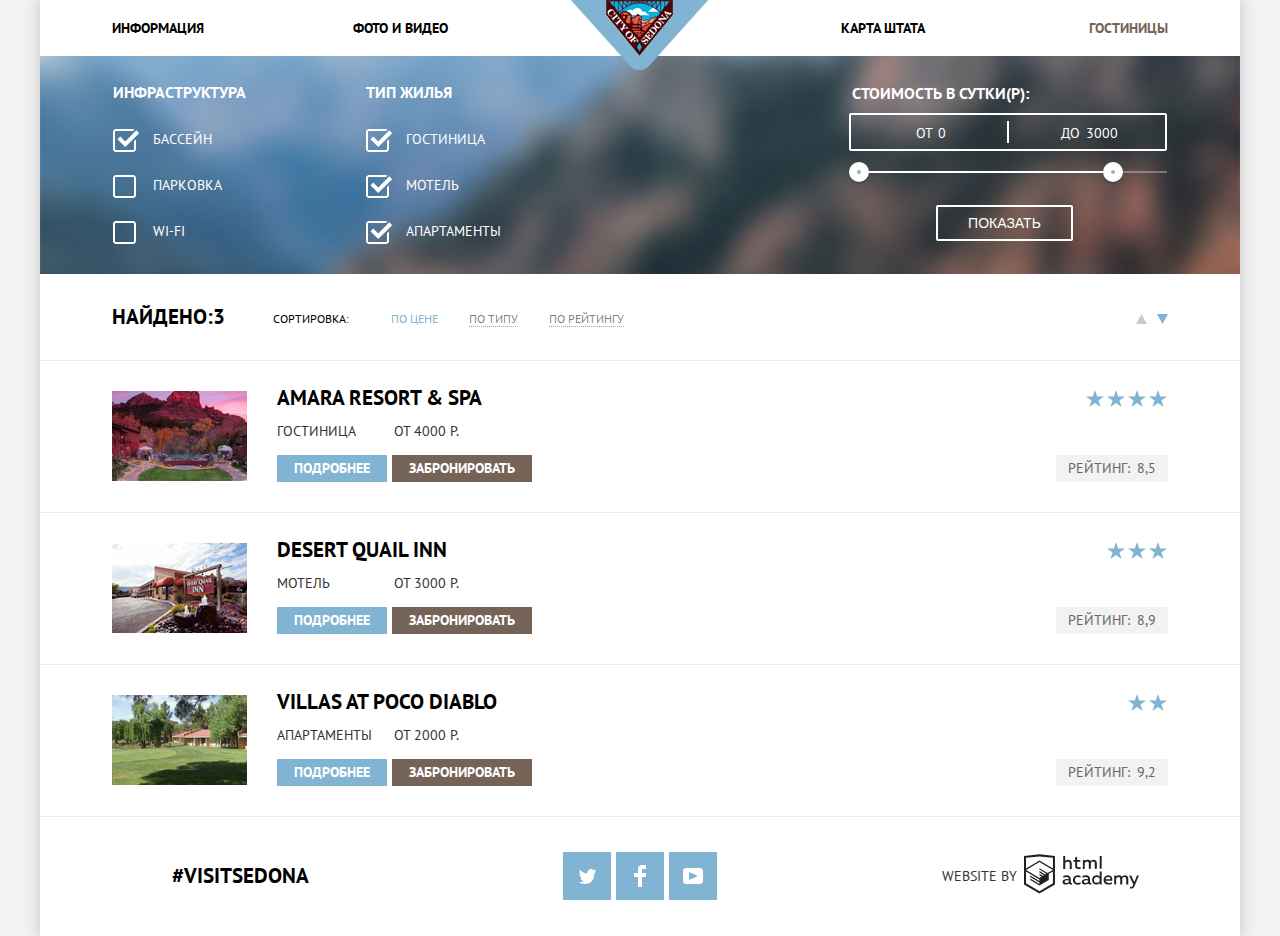
==== commit efd91ec3: "Исправила недочеты" ====
--- a/catalog.html
+++ b/catalog.html
@@ -1,6 +1,5 @@
 <!DOCTYPE html>
 <html lang="ru">
-<html>
     <head>
         <meta charset="utf-8">
         <title>Седона</title>
@@ -10,57 +9,57 @@
     </head>
     <body>
         <div class="catalog-conteiner">
-         <header class="main-header">
-            <p class="main-logo">
-                <a class="logo" href="index.html">
-                    <img src="img/logo.png" width="140" height="70" alt="Логотип Седона">
-                </a>
-            </p>
-            <nav class="site-navigation">
-                <ul class="site-navigation-list">
-                    <li><a href="info.html">Информация</a></li>
-                    <li><a href="foto.html">Фото и видео</a></li>
-                    <li><a href="maps.html">Карта штата</a></li>
-                    <li class="menu-item-current"><a>Гостиницы</a></li>
-                </ul>
-            </nav>
-        </header>
-        <main class="main-content-catalog">
-            <h1 class="visually-hidden">Поиск гостиницы в Седоне</h1>
-            <section class="hotels-filters">
-                <h2 class="visually-hidden">Фильтры для поиска гостиницы в Седоне</h2>
-                <form class="filter" method="get" action="#">
-                    <fieldset class="filter-infrastructure">
-                        <legend>Инфраструктура</legend>
-                        <ul class="filter-column-left">
-                            <li class="filter-infrastructure-option">
-                                <input class="filter-input-checkbox" type="checkbox" name="infrastructure" id="pool" checked>  
-                                <label for="pool">Бассейн</label>                                                           
-                            </li>
-                            <li class="filter-infrastructure-option">
-                                <input class="filter-input-checkbox" type="checkbox" name="infrastructure" id="рarking-place">
-                                 <label for="рarking-place">Парковка</label>
-                            </li>
-                            <li class="filter-infrastructure-option">
-                                <input class="filter-input-checkbox" type="checkbox" name="infrastructure" id="wi-fi">
-                                <label for="wi-fi">Wi-Fi</label>
-                            </li>
-                        </ul>
-                    </fieldset>
-                    <fieldset class="filter-type-of-accommodation">
-                        <legend>Тип жилья</legend>
-                        <ul class="filter-column-center">
-                            <li class="filter-type-of-accommodation-option">
-                                <input class="filter-input-checkbox" type="checkbox" name="accommodation" id="hotel" checked>
-                                <label for="hotel">Гостиница</label>
-                            </li>
-                            <li class="filter-type-of-accommodation-option">
-                                <input class="filter-input-checkbox" type="checkbox" name="accommodation" id="motel" checked>
-                                <label for="motel">Мотель</label>
-                            </li>
-                            <li class="filter-type-of-accommodation-option">
+            <header class="main-header">
+                <p class="main-logo">
+                    <a class="logo" href="index.html">
+                        <img src="img/logo.png" width="140" height="70" alt="Логотип Седона">
+                    </a>
+                </p>
+                <nav class="site-navigation">
+                    <ul class="site-navigation-list">
+                        <li><a href="info.html">Информация</a></li>
+                        <li><a href="foto.html">Фото и видео</a></li>
+                        <li><a href="maps.html">Карта штата</a></li>
+                        <li class="menu-item-current"><a>Гостиницы</a></li>
+                    </ul>
+                </nav>
+            </header>
+            <main class="main-content-catalog">
+                <h1 class="visually-hidden">Поиск гостиницы в Седоне</h1>
+                <section class="hotels-filters">
+                    <h2 class="visually-hidden">Фильтры для поиска гостиницы в Седоне</h2>
+                    <form class="filter" method="get" action="https://echo.htmlacademy.ru/">
+                        <fieldset class="filter-infrastructure">
+                            <legend>Инфраструктура</legend>
+                            <ul class="filter-column-left">
+                                <li class="filter-infrastructure-option">
+                                    <input class="filter-input-checkbox" type="checkbox" name="infrastructure" id="pool" checked>
+                                    <label for="pool">Бассейн</label>
+                                </li>
+                                <li class="filter-infrastructure-option">
+                                    <input class="filter-input-checkbox" type="checkbox" name="infrastructure" id="рarking-place">
+                                    <label for="рarking-place">Парковка</label>
+                                </li>
+                                <li class="filter-infrastructure-option">
+                                    <input class="filter-input-checkbox" type="checkbox" name="infrastructure" id="wi-fi">
+                                    <label for="wi-fi">Wi-Fi</label>
+                                </li>
+                            </ul>
+                        </fieldset>
+                        <fieldset class="filter-type-of-accommodation">
+                            <legend>Тип жилья</legend>
+                            <ul class="filter-column-center">
+                                <li class="filter-type-of-accommodation-option">
+                                    <input class="filter-input-checkbox" type="checkbox" name="accommodation" id="hotel" checked>
+                                    <label for="hotel">Гостиница</label>
+                                </li>
+                                <li class="filter-type-of-accommodation-option">
+                                    <input class="filter-input-checkbox" type="checkbox" name="accommodation" id="motel" checked>
+                                    <label for="motel">Мотель</label>
+                                </li>
+                                <li class="filter-type-of-accommodation-option">
                                 <input class="filter-input-checkbox" type="checkbox" name="accommodation" id="apartments" checked>
-                                <label for="motel">Апартаменты</label>
+                                <label for="apartments">Апартаменты</label>
                             </li>
                         </ul>
                     </fieldset>
@@ -106,20 +105,22 @@
                     <ul class="results-filters-triangular-button">
                         <li>
                             <a class="triangular-button" href="#">
+                                <span class="visually-hidden">стрелочка сортировки "вверх"</span>
                                 <svg xmlns="http://www.w3.org/2000/svg" width="11" height="10" viewBox="0 0 11 10"><path class="icon-dir" fill="#231F20" d="M5.5 0L0 10h11z"/>
                                 </svg>
                             </a>
                         </li>
                         <li>
                             <a class="triangular-button triangular-button-current">
+                                <span class="visually-hidden">стрелочка сортировки "вниз"</span>
                                 <svg xmlns="http://www.w3.org/2000/svg" width="11" height="10" viewBox="0 0 11 10"><path class="icon-dir" fill="#231F20" d="M5.5 10L0 0h11"/>
                                 </svg>
                             </a>
                         </li>
                     </ul>
-                </div>  
-            </section> 
-            <section class="hotels-search-results">  
+                </div>
+            </section>
+            <section class="hotels-search-results">
                 <h1 class="visually-hidden">Результаты поиска гостиниц в Седоне</h1>
                 <article class="hotel-description">
                     <div class="hotel-description-img">
@@ -127,10 +128,10 @@
                     </div>
                     <div class="hotel-description-content">
                         <h3 class="hotel-description-title">
-                            <a href="#">Amara resort &#38 spa</a>
+                            <a href="#">Amara resort & spa</a>
                         </h3>
                         <p class="hotel-description-text text-row-one">
-                            Гостиница 
+                            <span>Гостиница</span>
                             <span>от 4000 Р.</span>
                         </p>
                         <p class="hotel-description-buttons-block">
@@ -140,12 +141,16 @@
                     </div>
                     <div class="hotel-description-raiting">
                         <p class="stars row-one-stars">
-                            <span class="visually-hidden">5 звезд</span>
+                            <span class="visually-hidden">4 звезды</span>
+                            <span class="star"></span>
+                            <span class="star"></span>
+                            <span class="star"></span>
+                            <span class="star"></span>
                         </p>
                         <p class="raiting">Рейтинг:&#8194;8,5</p>
                     </div>
-                </article> 
-                <article class="hotel-description"> 
+                </article>
+                <article class="hotel-description">
                     <div class="hotel-description-img">
                         <img src="img/desert-quail.jpg" width="135" height="90" alt="Фото мотеля">
                     </div>
@@ -154,7 +159,7 @@
                             <a href="#">Desert Quail Inn</a>
                         </h3>
                         <p class="hotel-description-text text-row-two">
-                            Мотель 
+                            <span>Мотель</span>
                             <span>от 3000 Р.</span>
                         </p>
                         <p class="hotel-description-buttons-block">
@@ -165,6 +170,9 @@
                     <div class="hotel-description-raiting">
                         <p class="stars row-two-stars">
                             <span class="visually-hidden">3 звезды</span>
+                            <span class="star"></span>
+                            <span class="star"></span>
+                            <span class="star"></span>
                         </p>
                         <p class="raiting">Рейтинг:&#8194;8,9</p>
                     </div>
@@ -178,7 +186,7 @@
                             <a href="#">Villas at Poco Diablo</a>
                         </h3>
                         <p class="hotel-description-text text-row-three">
-                            Апартаменты
+                            <span>Апартаменты</span>
                             <span>от 2000 Р.</span>
                         </p>
                         <p class="hotel-description-buttons-block">
@@ -189,6 +197,8 @@
                     <div class="hotel-description-raiting">
                         <p class="stars row-three-stars">
                             <span class="visually-hidden">2 звезды</span>
+                            <span class="star"></span>
+                            <span class="star"></span>
                         </p>
                         <p class="raiting">Рейтинг:&#8194;9,2</p>
                     </div>
@@ -234,4 +244,4 @@
         </footer>
        </div>
     </body>
-</html>+</html>
--- a/css/style.css
+++ b/css/style.css
@@ -13,6 +13,7 @@
 
     color: rgb(51, 51, 51);
     background-color: rgb(242, 242, 242);
+    min-width: 1200px;
 }
 
 a
@@ -241,7 +242,8 @@
 
 .town
 {
-    font-size: 21px;
+   width: 100%;
+   font-size: 21px;
     font-weight: 700;
     line-height: 26px;
 
@@ -261,11 +263,10 @@
 {
     display: flex;
 
-    margin: 0;
-    padding: 0;
-
     justify-content: center;
     align-items: center;
+
+    background-color: rgb(129, 179, 210);
 }
 
 .reason-content-block
@@ -274,8 +275,7 @@
     flex-direction: column;
 
     box-sizing: border-box;
-    width: 400px;
-    margin: 0;
+    width: 33.334%;
     padding-top: 47px;
     padding-right: 60px;
     padding-bottom: 47px;
@@ -285,63 +285,74 @@
     align-items: center;
 }
 
-.reason-content-block .reason-name
-{
+.reason-name
+{
+    width: 100%;
     margin: 0;
     margin-bottom: 24px;
-}
-
-.reason-number
-{
-    margin: 0;
-    margin-bottom: 22px;
-}
-
-.reason-text
-{
-    margin: 0;
-    margin-bottom: 11px;
-}
-
-
-.reason-img-block
-{
-    width: 800px;
-    width: 800px;
-    height: 256px;
-    margin: 0;
-    padding: 0;
-
-    vertical-align: middle;
-}
-
-.reasons-row
-{
-    display: flex;
-
-    justify-content: center;
-    align-items: center;
-}
-
-.reason-white
-{
-    color: rgb(255, 255, 255);
-    background-color: rgb(129, 179, 210);
-}
-
-.reason-black
-{
-    color: rgb(51, 51, 51);
-    background-color: rgb(238, 238, 238);
-}
-
-.reason-content-block h3
-{
+    padding-right: 70px;
+    padding-left: 70px;
+    box-sizing: border-box;
+
     font-size: 21px;
     font-weight: 700;
     line-height: 21px;
-
-    margin: 0;
+}
+
+.reason-white:nth-child(2)
+{
+     padding-right: 49px;
+    padding-left: 49px;
+}
+
+.reason-white:nth-child(2) .reason-name
+{
+    padding-right: 0;
+    padding-left: 0;
+}
+
+.reason-number
+{
+    margin: 0;
+    margin-bottom: 22px;
+}
+
+.reason-text
+{
+    width: 100%;
+    margin: 0;
+    margin-bottom: 11px;
+}
+
+
+.reason-img-block
+{
+    width: 66.667%;
+    height: 256px;
+    margin: 0;
+    padding: 0;
+
+    vertical-align: middle;
+}
+
+.reasons-row
+{
+    display: flex;
+
+    justify-content: center;
+    align-items: center;
+}
+
+.reason-white
+{
+    color: rgb(255, 255, 255);
+    background-color: rgb(129, 179, 210);
+}
+
+.reason-black
+{
+    color: rgb(51, 51, 51);
+    background-color: rgb(238, 238, 238);
 }
 
 .reason-black h3
@@ -376,9 +387,9 @@
     flex-direction: column;
 
     box-sizing: border-box;
-    width: 400px;
+    width: 33.334%;
     padding-top: 158px;
-    padding-right: 58px;
+    padding-right: 57px;
     padding-bottom: 83px;
     padding-left: 58px;
 
@@ -400,6 +411,7 @@
 
 .recommendation p
 {
+    width: 100%;
     font-size: 14px;
     font-weight: 400;
     line-height: 21px;
@@ -456,7 +468,10 @@
 
     min-height: 290px;
     margin: 0;
-    padding: 0;
+    padding-left: 315px;
+    padding-right: 315px;
+    padding-top: 53px;
+    box-sizing: border-box;
 }
 
 .hotel-search-form
@@ -471,8 +486,7 @@
     line-height: 36px;
 
     margin: 0;
-    padding-top: 50px;
-    padding-bottom: 0;
+    margin-bottom: 24px;
 
     color: rgb(0, 0, 0);
 }
@@ -482,8 +496,7 @@
     line-height: 24px;
 
     margin: 0;
-    padding-top: 24px;
-    padding-bottom: 47px;
+    margin-bottom: 47px;
 }
 
 .hotel-search-button
@@ -495,7 +508,7 @@
     display: inline-block;
 
     margin: 0 auto;
-    padding: 30px 140px;
+    padding: 30px 139px;
 
     color: rgb(255, 255, 255);
     background-color: rgb(118, 99, 87);
@@ -525,6 +538,7 @@
 
     background-image: url(../img/map.jpg);
     background-repeat: no-repeat;
+    background-color: rgb(233, 229, 220);
 }
 
 .hotel-search-form
@@ -535,8 +549,8 @@
     box-sizing: border-box;
     width: 570px;
     margin: 0 auto;
-    padding: 54px;
-    padding-top: 56px;
+    padding: 54px 56px;
+    /*padding-top: 56px;*/
 
     background-color: rgb(255, 255, 255);
 
@@ -597,8 +611,8 @@
 .form-field:first-child input,
 .form-field:nth-child(2) input
 {
-    width: 342px;
-    height: 36px;
+    width: 348px;
+    height: 38px;
 }
 
 .form-field input
@@ -615,7 +629,7 @@
 .form-field input[type='text']
 {
     box-sizing: border-box;
-    padding-left: 13px;
+    padding-left: 12px;
 
     border: 2px solid rgb(242, 242, 242);
     background-color: rgb(242, 242, 242);
@@ -669,13 +683,14 @@
 
 .quantity-block:first-child label
 {
-    margin-right: 32px;
+    margin-right: 40px;
+
 }
 
 .quantity-block:last-child label
 {
-    margin-right: 26px;
-    margin-left: 49px;
+    margin-right: 27px;
+    margin-left: 51px;
 }
 
 .form-field
@@ -695,23 +710,30 @@
     align-items: center;
 }
 
-.form-field:first-child,
+.form-field:first-child
+{
+    position: relative;
+
+    margin-bottom: 31px;
+}
+
 .form-field:nth-child(2)
 {
     position: relative;
 
-    margin-bottom: 32px;
+    margin-bottom: 31px;
 }
 
 .form-field:first-child button
 {
     position: absolute;
-    top: 5px;
-    right: 12px;
+    top: 7px;
+    right: 9px;
 
     width: 21px;
     height: 22px;
 
+    background-image: url(../img/calendar.png);
     border: transparent;
     background-color: transparent;
 }
@@ -719,19 +741,21 @@
 .form-field:nth-child(2) button
 {
     position: absolute;
-    top: 5px;
-    right: 12px;
+    top: 7px;
+    right: 9px;
 
     width: 21px;
     height: 22px;
 
+    background-image: url(../img/calendar.png);
+    background-repeat: no-repeat;
     border: transparent;
     background-color: transparent;
 }
 
 .form-field:nth-child(3)
 {
-    margin-bottom: 57px;
+    margin-bottom: 56px;
 }
 
 .form-field:nth-child(3) button
@@ -749,19 +773,18 @@
     color: rgb(129, 179, 210);
 }
 
-.calendar .icon-calendar
-{
-    fill: rgb(169, 169, 169);
-}
-
-.calendar:hover .icon-calendar
-{
-    fill: rgb(0, 0, 0);
-}
-
-.calendar:active .icon-calendar
-{
-    fill: rgb(129, 179, 210);
+.form-field:first-child button:hover,
+.form-field:nth-child(2) button:hover
+{
+   background-image: url(../img/calendar-hover.png);
+    background-repeat: no-repeat;
+}
+
+.form-field:first-child button:active,
+.form-field:nth-child(2) button:active
+{
+    background-image: url(../img/calendar-active.png);
+    background-repeat: no-repeat;
 }
 
 .hotel-search-form
@@ -772,7 +795,60 @@
     background-color: rgb(255, 255, 255);
 }
 
-
+.quantity-button
+{
+    position: relative;
+}
+
+.quantity-button::before
+{
+    position: absolute;
+    top: 15px;
+    left: 13px;
+
+
+    width: 12px;
+    height: 4px;
+
+    content: '';
+
+    background-color: rgb(169, 169, 169);
+}
+
+.quantity-button:hover::before
+{
+    background-color: rgb(0, 0, 0);
+}
+
+.quantity-button:active::before
+{
+    background-color: rgb(129, 179, 210);
+}
+
+.plus::after
+{
+    position: absolute;
+    top: 11px;
+    left: 17px;
+
+
+    width: 4px;
+    height: 12px;
+
+    content: '';
+
+    background-color: rgb(169, 169, 169);
+}
+
+.plus:hover::after
+{
+    background-color: rgb(0, 0, 0);
+}
+
+.plus:active::after
+{
+    background-color: rgb(129, 179, 210);
+}
 
 
 /*footer*/
@@ -794,9 +870,7 @@
     margin: 0;
     padding: 0;
     padding-top: 35px;
-    padding-bottom: 35px;
-
-    color: rgba(0, 0, 0);
+    padding-bottom: 36px;
     background-color: rgb(255, 255, 255);
 
     justify-content: center;
@@ -839,7 +913,7 @@
 
 .site-footer-column
 {
-    width: 33%;
+    width: 33.334%;
 }
 
 .footer-social-list
@@ -902,10 +976,10 @@
     fill: rgb(136, 182, 209);
 }
 
-.footer-social-list li:nth-child(2)
-{
-    padding-right: 5px;
-    padding-left: 5px;
+.footer-social-list li
+{
+    padding-right: 2.5px;
+    padding-left: 2.5px;
 }
 
 
@@ -915,7 +989,6 @@
     flex-direction: row;
 
     margin: 0;
-    margin-left: 7px;
     padding: 0;
 
     justify-content: center;
@@ -956,7 +1029,7 @@
 /*фильтры для поиска гостиницы*/
 .hotels-filters
 {
-    height: 217px;
+    min-height: 217px;
 
     color: rgb(255, 255, 255);
     background-color: rgb(129, 179, 210);
@@ -1031,7 +1104,7 @@
     margin: 0;
     padding-top: 26px;
     padding-right: 73px;
-    padding-bottom: 30px;
+    padding-bottom: 7px;
     padding-left: 73px;
 
     justify-content: flex-start;
@@ -1124,6 +1197,7 @@
 .filter-range legend
 {
     text-align: left;
+    margin-left: 3px;
 }
 
 .filter-range-title
@@ -1166,7 +1240,7 @@
 .filter-range-price-controls label
 {
     font-size: 14px;
-    line-height: 38px;
+    line-height: 35px;
 
     display: inline-block;
 
@@ -1178,7 +1252,11 @@
 .filter-range-price-controls .max-price
 {
     width: 90px;
-    padding-left: 65px;
+    padding-left: 57px;
+}
+
+.filter-range-price-controls .min-price {
+    padding-left: 36px;
 }
 
 .filter-range-price-controls input
@@ -1254,6 +1332,7 @@
     display: block;
 
     margin: 0 auto;
+    margin-left: 87px;
     padding: 6px 30px;
 
     cursor: pointer;
@@ -1322,12 +1401,15 @@
     font-size: 12px;
     line-height: 18px;
 
-    padding-left: 50px;
+    padding-top: 4px;
+    padding-left: 48px;
 }
 
 .results-filters-block-two
 {
     width: 538px;
+
+    padding-top: 4px;
 }
 
 .results-filters-block-two ul
@@ -1394,6 +1476,7 @@
 .results-filters-block-three
 {
     width: 241px;
+    padding-top: 4px;
 }
 
 .results-filters-block-three ul
@@ -1457,7 +1540,7 @@
     margin: 0;
     padding-top: 28px;
     padding-right: 6%;
-    padding-bottom: 28px;
+    padding-bottom: 30px;
     padding-left: 6%;
 
     border-bottom: 1px solid rgb(235, 235, 235);
@@ -1482,24 +1565,6 @@
     align-items: center;
 }
 
-.text-row-one span
-{
-    margin: 0;
-    padding-left: 39px;
-}
-
-.text-row-two span
-{
-    margin: 0;
-    padding-left: 65px;
-}
-
-.text-row-three span
-{
-    margin: 0;
-    padding-left: 23px;
-}
-
 .hotel-description-content
 {
     display: flex;
@@ -1507,6 +1572,7 @@
 
     box-sizing: border-box;
     width: 780px;
+    padding-right: 519px;
 
     justify-content: flex-start;
 }
@@ -1520,7 +1586,8 @@
     display: flex;
 
     margin: 0;
-    margin-bottom: 9px;
+    margin-top: -4px;
+    margin-bottom: 10px;
 
     color: rgb(0, 0, 0);
 
@@ -1538,11 +1605,30 @@
     flex-direction: row;
 
     margin: 0;
-    margin-bottom: 11px;
+    margin-bottom: 13px;
     padding: 0;
 
     justify-content: flex-start;
     align-items: center;
+
+}
+
+.hotel-description-text span
+{
+    display: flex;
+    justify-content: flex-start;
+    align-items: center;
+}
+
+.hotel-description-text span:first-child
+{
+    width: 112px;
+    margin-right: 5px;
+}
+
+.hotel-description-text span:last-child
+{
+    width: 143px;
 }
 
 .hotel-description-title a
@@ -1584,13 +1670,14 @@
 .read-more
 {
     display: inline-block;
+    vertical-align: baseline;
 
     margin: 0;
     margin-right: 5px;
     padding: 3px 17px;
 
     color: rgb(255, 255, 255);
-    background-color: rgb(118, 99, 87);
+    background-color: rgb(129, 179, 210);
 }
 
 .read-more:hover
@@ -1614,11 +1701,12 @@
 .book-it
 {
     display: inline-block;
+    vertical-align: baseline;
 
     padding: 3px 17px;
 
     color: rgb(255, 255, 255);
-    background-color: rgb(129, 179, 210);
+    background-color: rgb(118, 99, 87);
 }
 
 .book-it:hover
@@ -1641,46 +1729,33 @@
 
 .hotel-description-raiting
 {
+   
     width: 112px;
 }
 
 .stars
 {
-    margin: 0;
-    margin-bottom: 50px;
-}
-
-.row-one-stars
-{
-    width: 72px;
+    
+    display: flex;
+    justify-content: flex-end;
+    align-items: center;
+    margin: 0;
+    margin-bottom: 48px;
+
+}
+
+ .star
+{
+  
+    width: 18px;
     height: 17px;
-    margin-left: 40px;
 
     background: url('../img/star.svg');
-    background-repeat: repeat-x;
-    background-position: right;
-}
-
-.row-two-stars
-{
-    width: 52px;
-    height: 17px;
-    margin-left: 60px;
-
-    background: url('../img/star.svg');
-    background-repeat: repeat-x;
-    background-position: right;
-}
-
-.row-three-stars
-{
-    width: 34px;
-    height: 17px;
-    margin-left: 78px;
-
-    background: url('../img/star.svg');
-    background-repeat: repeat-x;
-    background-position: right;
+    background-repeat: no-repeat;
+    background-position: center;
+
+    margin-right: 1.5px;
+    margin-left: 1.5px;
 }
 
 .raiting
@@ -1690,14 +1765,8 @@
     line-height: 21px;
 
     margin: 0;
+    padding: 3px 0;
 
     color: rgb(102, 102, 102);
     background-color: rgb(242, 242, 242);
 }
-
-
-
-
-
-
-
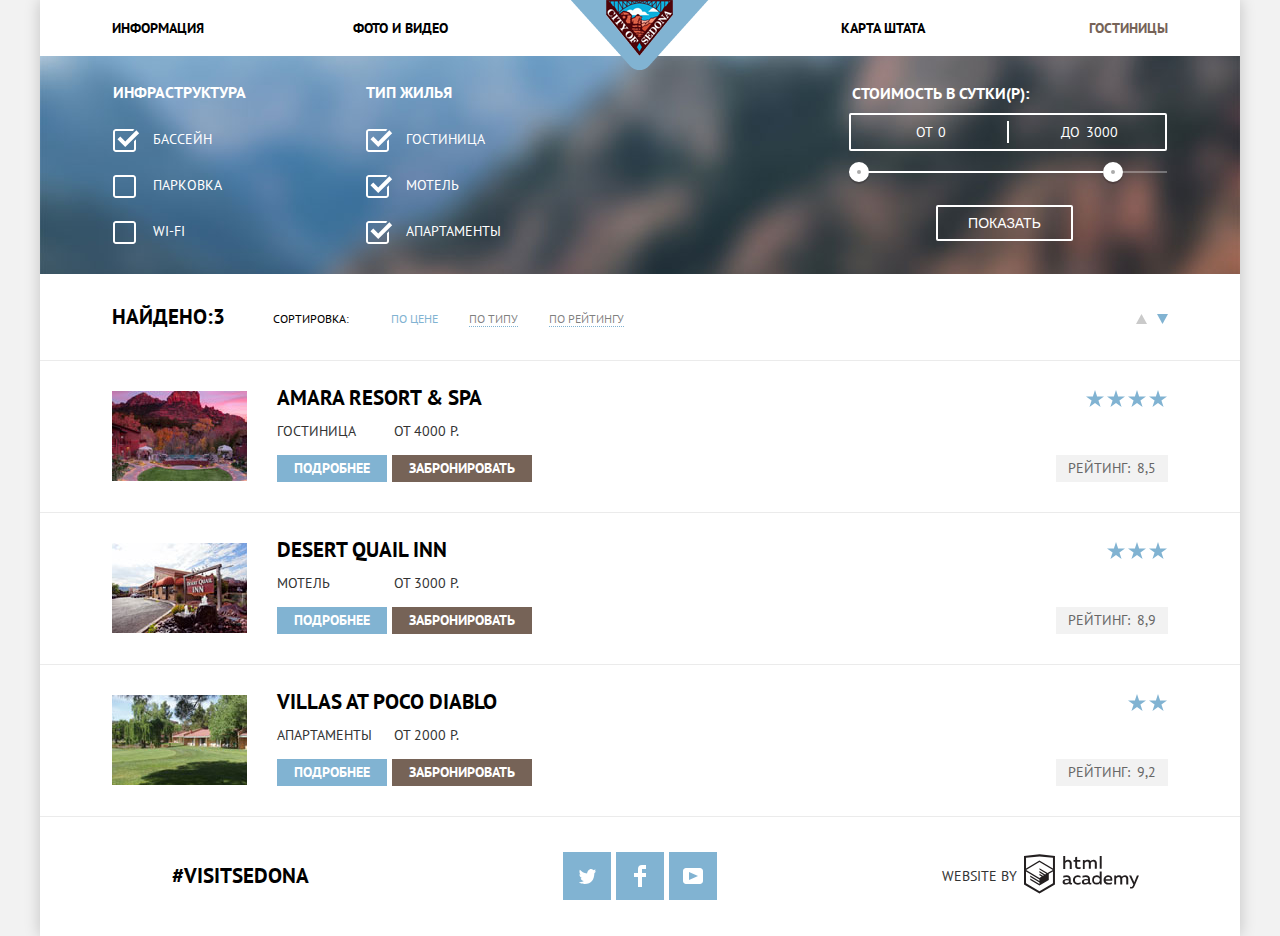
==== commit fc0e0f96: "подключила скрипты" ====
--- a/catalog.html
+++ b/catalog.html
@@ -5,7 +5,7 @@
         <title>Седона</title>
         <link href="https://fonts.googleapis.com/css?family=PT+Sans:400,700&amp;subset=cyrillic" rel="stylesheet">
         <link href="css/normalize.css" rel="stylesheet">
-        <link href="css/style.css" rel="stylesheet">
+        <link href="css/style.min.css" rel="stylesheet">
     </head>
     <body>
         <div class="catalog-conteiner">
--- a/css/style.min.css
+++ b/css/style.min.css
@@ -0,0 +1 @@
+body,img{margin:0;padding:0}.social-icon,.social:focus .social-icon,.social:hover .social-icon{fill:#fff}.banner-index::after,.filter-range-price-controls::after,.hotels-filters input[type=checkbox]+label::before,.plus::after,.quantity-button::before,.recommendation::before{content:''}.filter-range,.form-field input,.search,body{text-transform:uppercase}body{font-family:'PT Sans',Arial,sans-serif;font-size:14px;font-weight:400;line-height:18px;text-align:center;color:#333;background-color:#f2f2f2;min-width:1200px}a{text-decoration:none}img{max-width:100%}.catalog-conteiner,.main-conteiner{width:1200px;margin:0 auto;background-color:#fff;box-shadow:0 0 15px rgba(0,0,0,.2)}.main-conteiner{position:relative}.visually-hidden{position:absolute;overflow:hidden;clip:rect(0 0 0 0);width:1px;height:1px;margin:-1px;padding:0;border:0}.main-logo{position:absolute;z-index:3;top:0;right:0;left:0;width:138px;margin:0 auto}.site-navigation{font-size:14px;font-weight:700;line-height:21px;color:#000;background-color:#fff}.site-navigation-list{font-size:0;display:flex;margin:0;padding:0 6%;list-style:none;flex-wrap:wrap;justify-content:center;align-items:center}.site-navigation-list li{font-size:14px;display:flex;width:20%;height:56px;justify-content:center;align-items:center}.reason-name,.town{font-size:21px;font-weight:700}.site-navigation-list li:nth-child(2){margin-right:20%}.site-navigation-list li:nth-child(1),.site-navigation-list li:nth-child(2){justify-content:flex-start}.site-navigation-list li:nth-child(3),.site-navigation-list li:nth-child(4){justify-content:flex-end}.site-navigation-list li:nth-child(2) a{margin-left:30px}.site-navigation-list li:nth-child(3) a{margin-right:32px}.site-navigation-list a{color:#000}.site-navigation-list a:focus,.site-navigation-list a:hover{color:#81b3d2}.site-navigation-list a:active{color:rgba(0,0,0,.5)}.menu-item-current a,.menu-item-current a:active,.menu-item-current a:focus,.menu-item-current a:hover{color:#766357}.main-content-index{margin:0;background-color:#fff}.banner-index{position:relative;height:509px;margin:0;padding:0;background-color:#81b3d2;background-image:url(../img/background-index.jpg);background-repeat:no-repeat;background-position:center}.banner-index img{width:458px;height:352px;margin-top:75px}.banner-index::after{position:absolute;z-index:1;right:0;bottom:0;left:0;width:100%;height:57px;margin:0 auto;opacity:1;background-image:url(../img/banner-mask.png);background-repeat:no-repeat;background-position:0 0}.five-reasons,.town{margin:0}.about-sedona{display:flex;flex-direction:column;box-sizing:border-box;width:100%;background-color:#fff;justify-content:center;align-items:center;padding:60px 300px 55px}.reason-long-block,.reasons-row{justify-content:center;display:flex}.town{width:100%;line-height:26px;padding:0 0 31px;color:#000}.reason-long-block{align-items:center;background-color:#81b3d2}.reason-content-block{display:flex;flex-direction:column;box-sizing:border-box;width:33.334%;justify-content:center;align-items:center;padding:47px 60px}.reason-name{width:100%;margin:0 0 24px;padding-right:70px;padding-left:70px;box-sizing:border-box;line-height:21px}.reason-white:nth-child(2){padding-right:49px;padding-left:49px}.reason-white:nth-child(2) .reason-name{padding-right:0;padding-left:0}.reason-number{margin:0 0 22px}.reason-text{width:100%;margin:0 0 11px}.reason-img-block{width:66.667%;height:256px;margin:0;padding:0;vertical-align:middle}.reasons-row{align-items:center}.reason-white{color:#fff;background-color:#81b3d2}.reason-black{color:#333;background-color:#eee}.reason-black h3{color:#000}.reason-content-block p{font-size:14px;font-weight:400;line-height:21px}.recommendations-row{display:flex;background-color:#fff;justify-content:center;align-items:center}.hotel-search-block-one,.recommendation{display:flex;flex-direction:column;box-sizing:border-box}.recommendation{position:relative;width:33.334%;justify-content:center;align-items:center;padding:158px 57px 83px 58px}.recommendation h3{font-size:21px;font-weight:700;line-height:26px;margin:0 0 21px;color:#000}.recommendation p{width:100%;font-size:14px;font-weight:400;line-height:21px;margin:0;color:#333}.recommendation::before{position:absolute;top:57px;right:0;left:0;width:80px;height:80px;margin:0 auto;background-color:#fff;background-repeat:no-repeat}.recommendation-accommodation::before{margin-top:2px;background-image:url(../img/icon-1.svg)}.recommendation-food::before{margin-top:4px;background-image:url(../img/icon-3.svg)}.recommendation-souvenirs::before{margin-left:167px;background-image:url(../img/icon-2.svg)}.hotel-search{position:relative}.hotel-search-block-one{min-height:290px;margin:0;padding-left:315px;padding-right:315px;padding-top:53px}.hotel-search-title{font-size:30px;font-weight:700;line-height:36px;margin:0 0 24px;color:#000}.hotel-search-text{line-height:24px;margin:0 0 47px}.hotel-search-button,.search{font-size:21px;font-weight:700;line-height:26px;color:#fff}.hotel-search-button{display:inline-block;margin:0 auto;padding:30px 139px;background-color:#766357}.hotel-search-button:focus,.hotel-search-button:hover{background-color:#604e43}.hotel-search-button:active{background-color:#503e33}.map{height:593px;margin:0;background-color:#e9e5dc}.map iframe{width:100%;height:100%;border:0}@keyframes bounce{0%{transform:translateY(-395px)}70%{transform:translateY(30px)}90%{transform:translateY(-10px)}100%{transform:translateY(0)}}.hotel-search-block-two{display:block;position:absolute;top:292px;right:0;left:0;animation:bounce .6s;width:570px;margin:0 auto}.hotel-search-block-two-closed{display:none}.hotel-search-form{box-shadow:0 0 15px rgba(0,0,0,.2);display:flex;flex-direction:column;box-sizing:border-box;padding:54px 56px;justify-content:center;align-items:center}.search{width:460px;height:60px;margin:0;border:none;background-color:#81b3d2}.search:hover{color:#fff;border:transparent;background-color:#669ec0}.search:active{color:rgba(255,255,255,.5);border:transparent;background-color:#5496bd}.form-field input,.form-field label{font-size:14px;color:#000;font-weight:700;line-height:26px}.form-field:first-child label{margin-right:20px}.form-field:nth-child(2) label{margin-right:16px}.form-field:first-child input,.form-field:nth-child(2) input{width:348px;height:38px}.form-field:nth-child(3) button,.form-field:nth-child(3) input{width:39px;height:33px;margin:0}.form-field input[type=text]{box-sizing:border-box;padding-left:12px;border:2px solid #f2f2f2;background-color:#f2f2f2}.form-field input[type=text]:hover{border:2px solid #ebebeb;background-color:#ebebeb}.form-field input[type=text]:focus{border:2px solid #e5e5e5;background-color:#fff}.form-field:nth-child(3) button,.form-field:nth-child(3) input,.form-field:nth-child(3):focus input,.form-field:nth-child(3):hover input{border:none;background-color:#f2f2f2}.form-field:nth-child(3) input[type=text]{padding:0;text-align:center}.form-field:nth-child(3) button{color:#a9a9a9}.quantity-block:first-child label{margin-right:40px}.quantity-block:last-child label{margin-right:27px;margin-left:51px}.form-field{display:flex;justify-content:flex-start;align-items:center}.quantity-block{display:flex;flex-direction:row;justify-content:center;align-items:center}.footer-social-list,.site-footer{justify-content:center;display:flex}.form-field:first-child,.form-field:nth-child(2){position:relative;margin-bottom:31px}.form-field:first-child button,.form-field:nth-child(2) button{position:absolute;top:7px;right:9px;width:21px;height:22px;background-image:url(../img/calendar.png);border:transparent;background-color:transparent}.form-field:nth-child(2) button{background-repeat:no-repeat}.form-field:nth-child(3){margin-bottom:56px}.form-field:nth-child(3) button:hover{color:#000}.form-field:nth-child(3) button:active{color:#81b3d2}.form-field:first-child button:hover,.form-field:nth-child(2) button:hover{background-image:url(../img/calendar-hover.png);background-repeat:no-repeat}.form-field:first-child button:active,.form-field:nth-child(2) button:active{background-image:url(../img/calendar-active.png);background-repeat:no-repeat}.hotel-search-form{width:570px;margin:0 auto;background-color:#fff}.quantity-button{position:relative}.quantity-button::before{position:absolute;top:15px;left:13px;width:12px;height:4px;background-color:#a9a9a9}.quantity-button:hover::before{background-color:#000}.quantity-button:active::before{background-color:#81b3d2}.plus::after{position:absolute;top:11px;left:17px;width:4px;height:12px;background-color:#a9a9a9}.plus:hover::after{background-color:#000}.plus:active::after{background-color:#81b3d2}.main-footer{position:absolute;right:0;bottom:0;left:0;margin:0 auto}.site-footer{box-sizing:border-box;margin:0;padding:35px 0 36px;background-color:#fff;align-items:center}.footer-hashtag{margin:0}.footer-hashtag a{font-size:21px;font-weight:700;line-height:26px;color:#000}.footer-hashtag a:active,.footer-hashtag a:focus,.footer-hashtag a:hover{color:#000}.footer-social ul{list-style:none}.site-footer-column{width:33.334%}.footer-social-list{margin:0;padding:0;align-items:center}.social{display:flex;width:48px;height:48px;border:none;background-color:#81b3d2;justify-content:center;align-items:center}.social:focus,.social:hover{background-color:#669ec0}.social:active{background-color:#5496bd}.social:active .social-icon{fill:#88b6d1}.footer-social-list li{padding-right:2.5px;padding-left:2.5px}.footer-copyright{display:flex;flex-direction:row;margin:0;padding:0;justify-content:center;align-items:center}.footer-copyright-content{font-size:14px;font-weight:400;line-height:26px;margin:0;padding-right:7px}.logo-htmlacademy{fill:#231f20}.footer-copyright-link:focus .logo-htmlacademy,.footer-copyright-link:hover .logo-htmlacademy{fill:#81b3d2}.footer-copyright-link:active .logo-htmlacademy{fill:#bdbbb5}.hotels-filters{min-height:217px;color:#fff;background-color:#81b3d2;background-image:url(../img/background-catalog.jpg);background-repeat:no-repeat;background-position:center}.hotels-filters input[type=checkbox]{display:none}.hotels-filters input[type=checkbox]+label{position:relative;display:flex;box-sizing:border-box;padding-bottom:25px;padding-left:40px;cursor:pointer}.filter-infrastructure legend,.filter-type-of-accommodation legend{padding-bottom:26px;text-align:left}.hotels-filters input[type=checkbox]+label::before{position:absolute;top:0;left:0;width:23px;height:23px;background-image:url(../img/checkbox-off.svg);background-repeat:no-repeat}.hotels-filters input[type=checkbox]:checked+label::before{position:absolute;top:0;left:0;display:block;width:27px;height:23px;content:'';background-image:url(../img/checkbox-on.svg);background-repeat:no-repeat}.filter{display:flex;box-sizing:border-box;margin:0;justify-content:flex-start;align-items:center;padding:26px 73px 7px}.filter-infrastructure{width:255px;margin:0;padding:0}.filter-type-of-accommodation{width:486px;margin:0;padding:0}.filter-column-center li,.filter-column-left li{list-style:none}.filter-column-center,.filter-column-left{margin:0;padding:0}.filter fieldset{border:transparent}.filter legend{font-size:16px;font-weight:600;line-height:21px}.filter label{font:inherit;font-size:14px;font-weight:400;line-height:21px}.filter input:active,.filter input:focus,.filter-option input:hover{color:#81b3d2}.filter-option input:disabled{color:#6a6a6a}.filter-range{width:320px;margin:0 0 25px;padding:0;color:#fff}.filter-range input[type=text]+label{text-align:center;vertical-align:middle}.filter-range legend{text-align:left;margin-left:3px}.filter-range-title{font-size:16px;font-weight:600;line-height:21px;margin-bottom:9px}.filter-range-price-controls{font-size:0;position:relative;height:34px;margin-bottom:20px;border:2px solid #fff;border-radius:2px}.filter-range-price-controls::after{position:absolute;top:50%;left:50%;width:2px;height:22px;transform:translate(-50%,-50%);background:#fff}.filter-range-price-controls label{font-size:14px;line-height:35px;display:inline-block;cursor:pointer;vertical-align:middle}.filter-range-price-controls .max-price,.filter-range-price-controls .min-price{width:90px;padding-left:57px}.filter-range-price-controls .min-price{padding-left:36px}.filter-range-price-controls input{font:inherit;width:50px;margin:0;color:inherit;border:none;background:0 0;line-height:1}.filter-range-range-controls{position:relative;margin-bottom:32px}.filter-range-range-controls .scale{height:2px;background:rgba(255,255,255,.3)}.filter-range-range-controls .bar{width:80%;height:2px;background:#fff}.range-toggle{position:absolute;top:-9px;width:4px;height:4px;cursor:pointer;border:8px solid #fff;border-radius:50%;background:#ababab;box-shadow:0 2px 1px 0 rgba(0,1,1,.2)}.range-toggle:hover{background:#1c4f80}.range-toggle-min{left:0}.range-toggle-max{left:80%}.filter-range-btn-transparent{font-size:14px;line-height:20px;display:block;margin:0 auto 0 87px;padding:6px 30px;cursor:pointer;text-transform:uppercase;color:#fff;border:2px solid #fff;border-radius:2px;background:0 0}.hotels-search-results,.results-filters{background-color:#fff}.filter-range-btn-transparent:hover{color:#000;background:#fff}.results-filters{display:flex;flex-direction:row;margin:0;color:#000;border-bottom:1px solid #ebebeb;justify-content:center;align-items:center;padding:30px 6%}.results-filters-block-one{display:flex;width:280px;justify-content:flex-start;align-items:center}.results{font-size:21px;font-weight:700;line-height:26px}.results-filters-list li,.sorting{font-size:12px;line-height:18px}.results-filters-block-one p{margin:0}.sorting{padding-top:4px;padding-left:48px}.results-filters-block-two{width:538px;padding-top:4px}.results-filters-block-two ul{display:flex;flex-direction:row;margin:0;padding:0;list-style:none;justify-content:flex-start}.results-filters-list li:nth-child(2){margin-right:31px;margin-left:31px}.results-filters-current{color:#81b3d2;border:none}.results-filters-link a{text-decoration:none;color:rgba(0,0,0,.5);border-bottom:1px dotted #81b3d2}.results-filters-link a:focus,.results-filters-link a:hover{text-decoration:none;color:#81b3d2;border-bottom:1px dotted #81b3d2}.results-filters-link a:active{color:#000;border:transparent}.results-filters-block-three{width:241px;padding-top:4px}.results-filters-block-three ul{display:flex;margin:0;padding:0;list-style:none;justify-content:flex-end;align-items:center}.results-filters-triangular-button li:first-child{margin-right:10px}.triangular-button .icon-dir{fill:#cacaca}.triangular-button:focus .icon-dir,.triangular-button:hover .icon-dir{fill:#000}.triangular-button-current .icon-dir,.triangular-button-current:active .icon-dir,.triangular-button-current:focus .icon-dir,.triangular-button-current:hover .icon-dir,.triangular-button:active .icon-dir{fill:#81b3d2}.hotel-description{display:flex;box-sizing:border-box;margin:0;border-bottom:1px solid #ebebeb;justify-content:flex-start;align-items:center;padding:28px 6% 30px}.hotel-description-img{width:165px}.hotel-description-img img{display:flex;width:135px;height:90px;justify-content:flex-start;align-items:center}.hotel-description-content{display:flex;flex-direction:column;box-sizing:border-box;width:780px;padding-right:519px;justify-content:flex-start}.hotel-description-title{font-size:21px;font-weight:700;line-height:26px;display:flex;margin:-4px 0 10px;color:#000;justify-content:flex-start;align-items:center}.hotel-description-text{font-size:14px;font-weight:400;line-height:21px;display:flex;flex-direction:row;margin:0 0 13px;padding:0;justify-content:flex-start;align-items:center}.hotel-description-text span{display:flex;justify-content:flex-start;align-items:center}.hotel-description-text span:first-child{width:112px;margin-right:5px}.hotel-description-text span:last-child{width:143px}.hotel-description-title a{color:#000}.hotel-description-title a:focus,.hotel-description-title a:hover{color:#81b3d2}.hotel-description-title a:active{color:rgba(0,0,0,.5)}.hotel-description-buttons-block{font-size:14px;font-weight:700;line-height:21px;display:flex;margin:0;border:none;justify-content:flex-start;align-items:center}.book-it,.read-more{display:inline-block;vertical-align:baseline;padding:3px 17px}.read-more{margin:0 5px 0 0;color:#fff;background-color:#81b3d2}.read-more:focus,.read-more:hover{color:#fff;background-color:#669ec0}.read-more:active{color:rgba(255,255,255,.5);background-color:#5496bd}.book-it{color:#fff;background-color:#766357}.book-it:focus,.book-it:hover{color:#fff;background-color:#604e43}.book-it:active{color:rgba(255,255,255,.5);background-color:#503e33}.hotel-description-raiting{width:112px}.stars{display:flex;justify-content:flex-end;align-items:center;margin:0 0 48px}.star{width:18px;height:17px;background:url(../img/star.svg) center no-repeat;margin-right:1.5px;margin-left:1.5px}.raiting{font-size:14px;font-weight:400;line-height:21px;margin:0;padding:3px 0;color:#666;background-color:#f2f2f2}